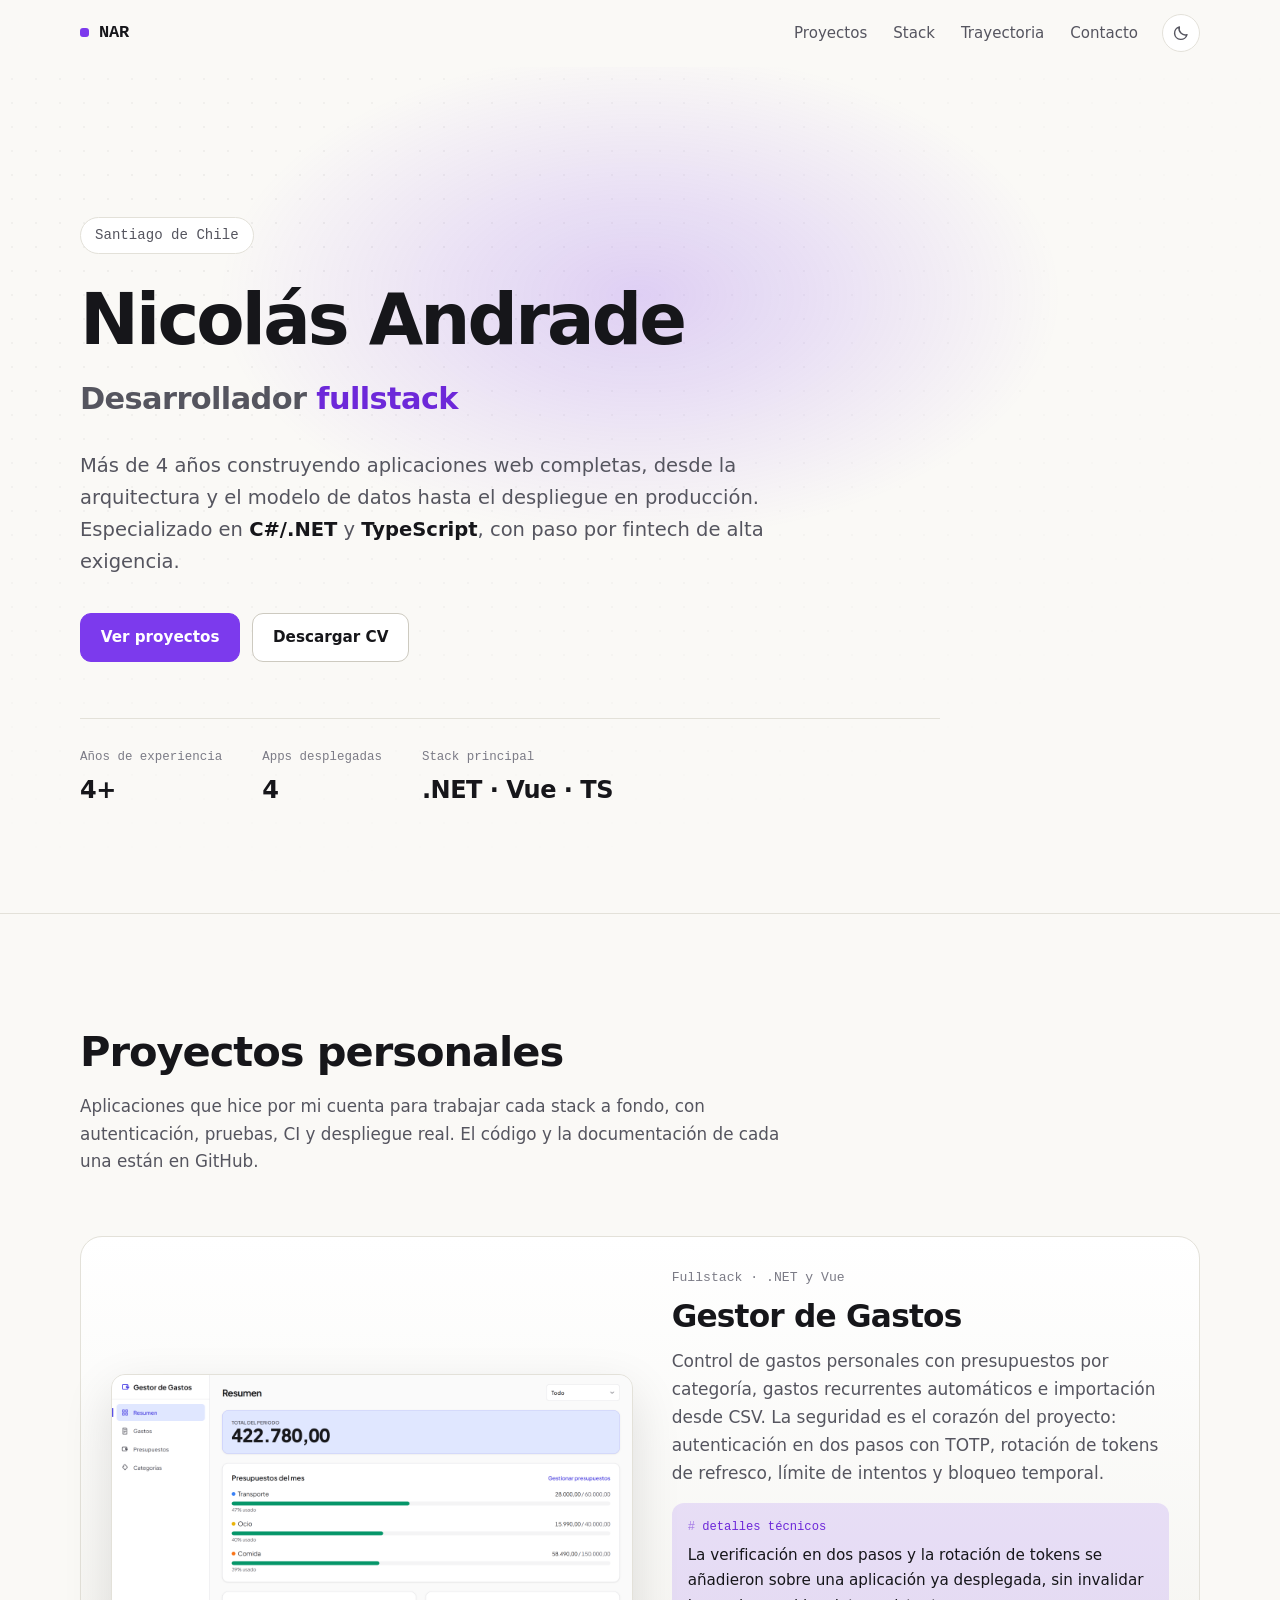
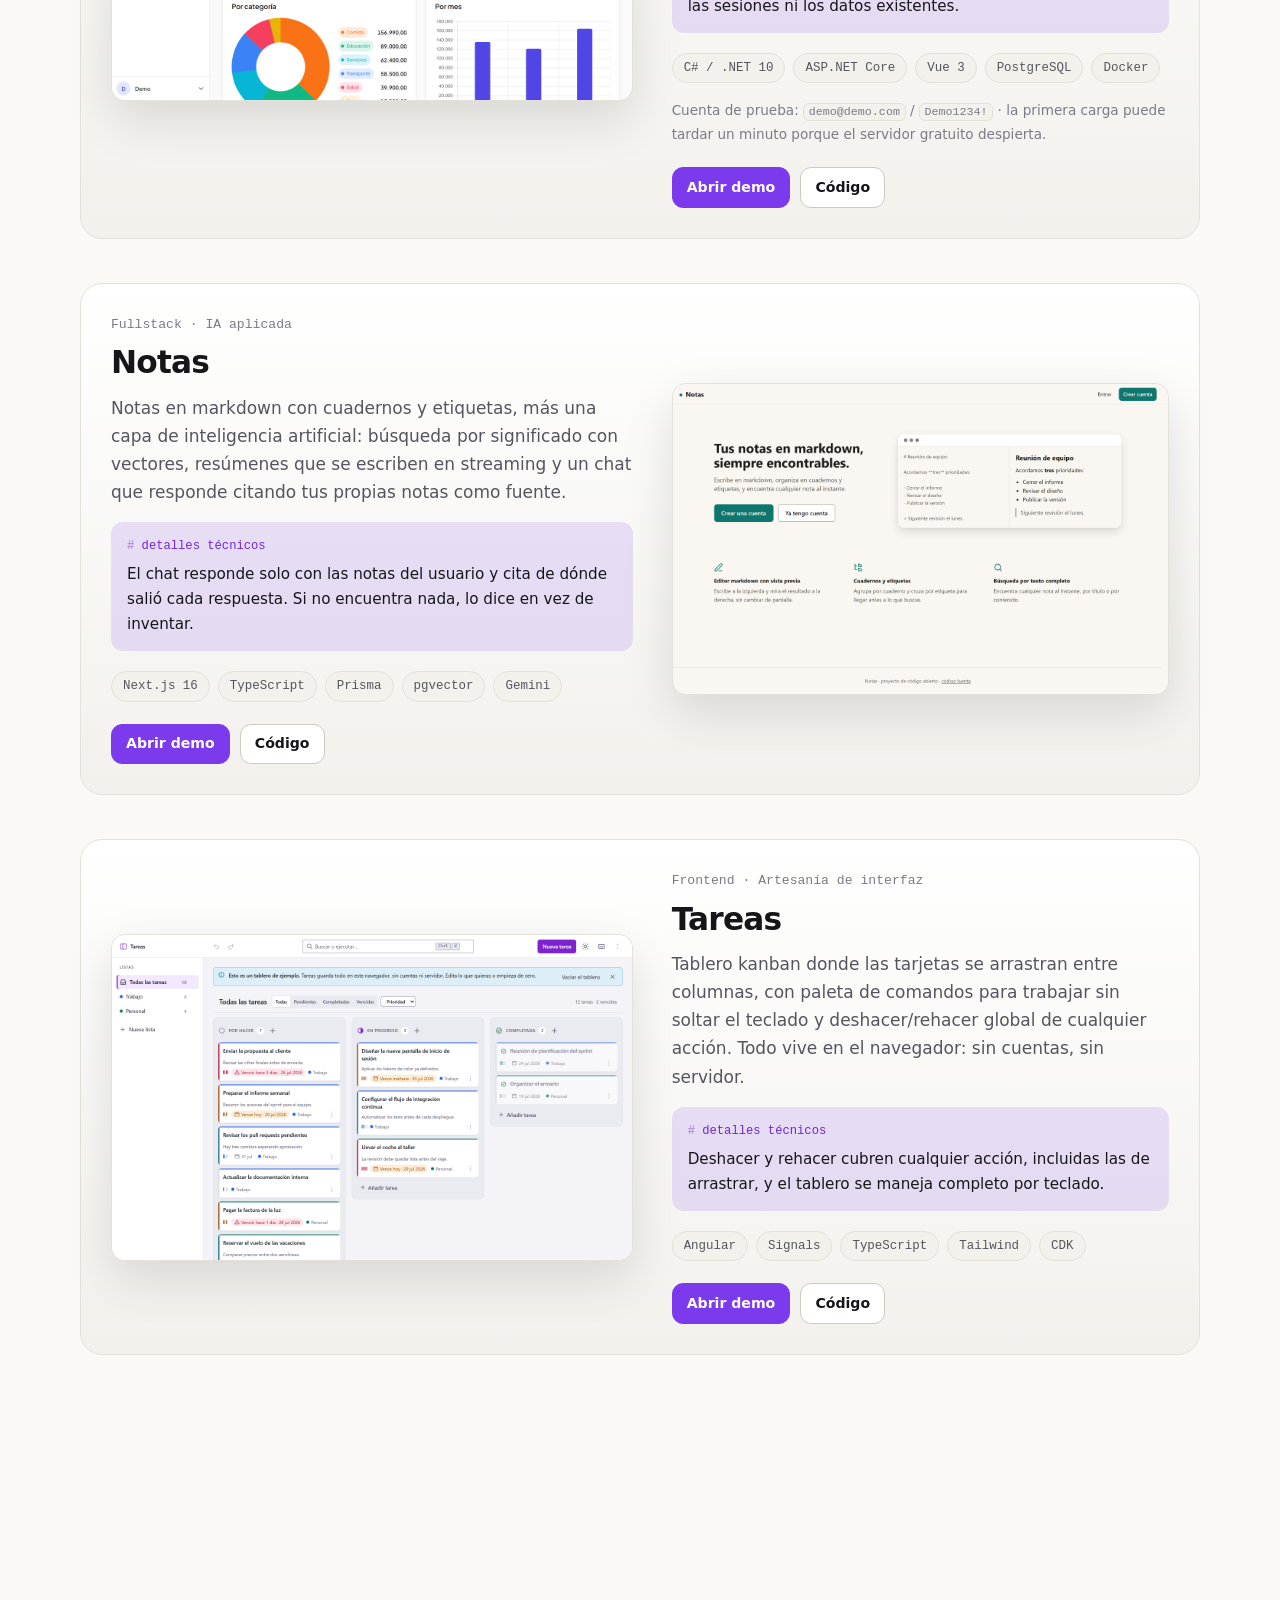
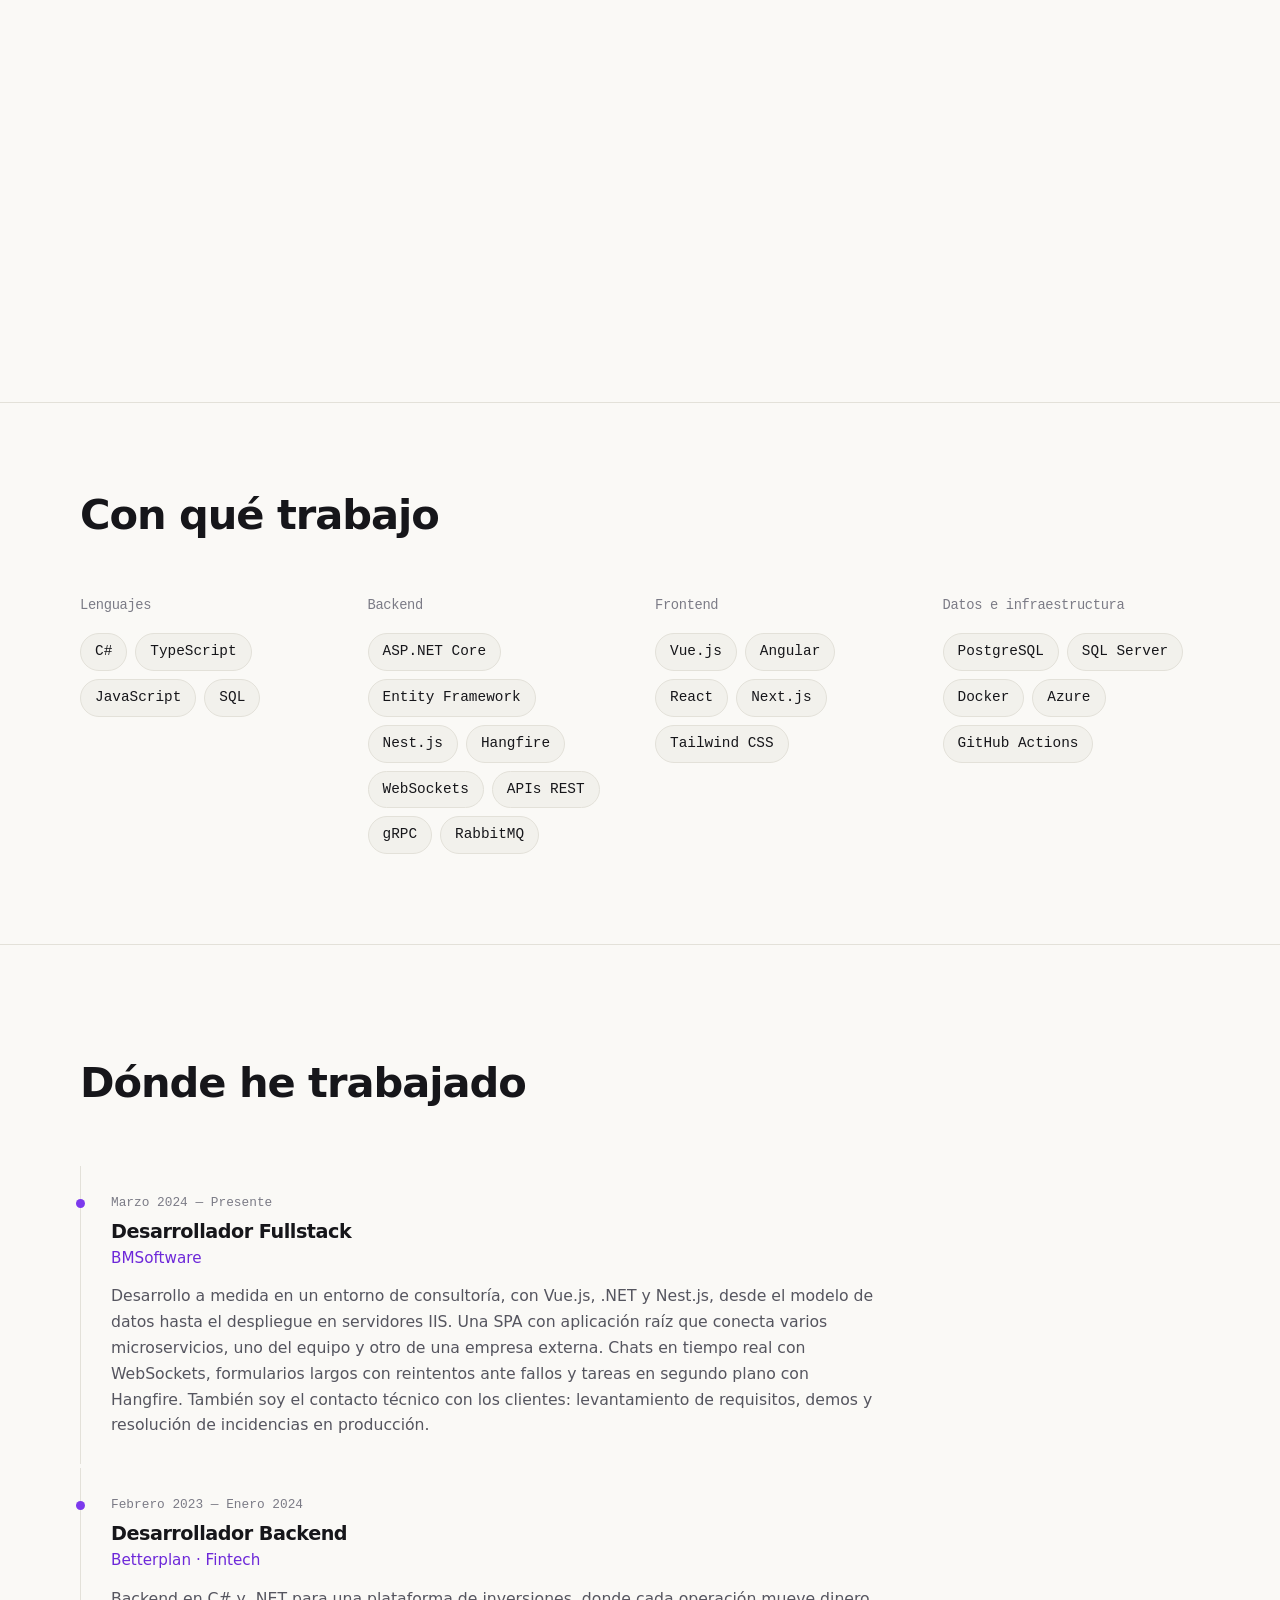
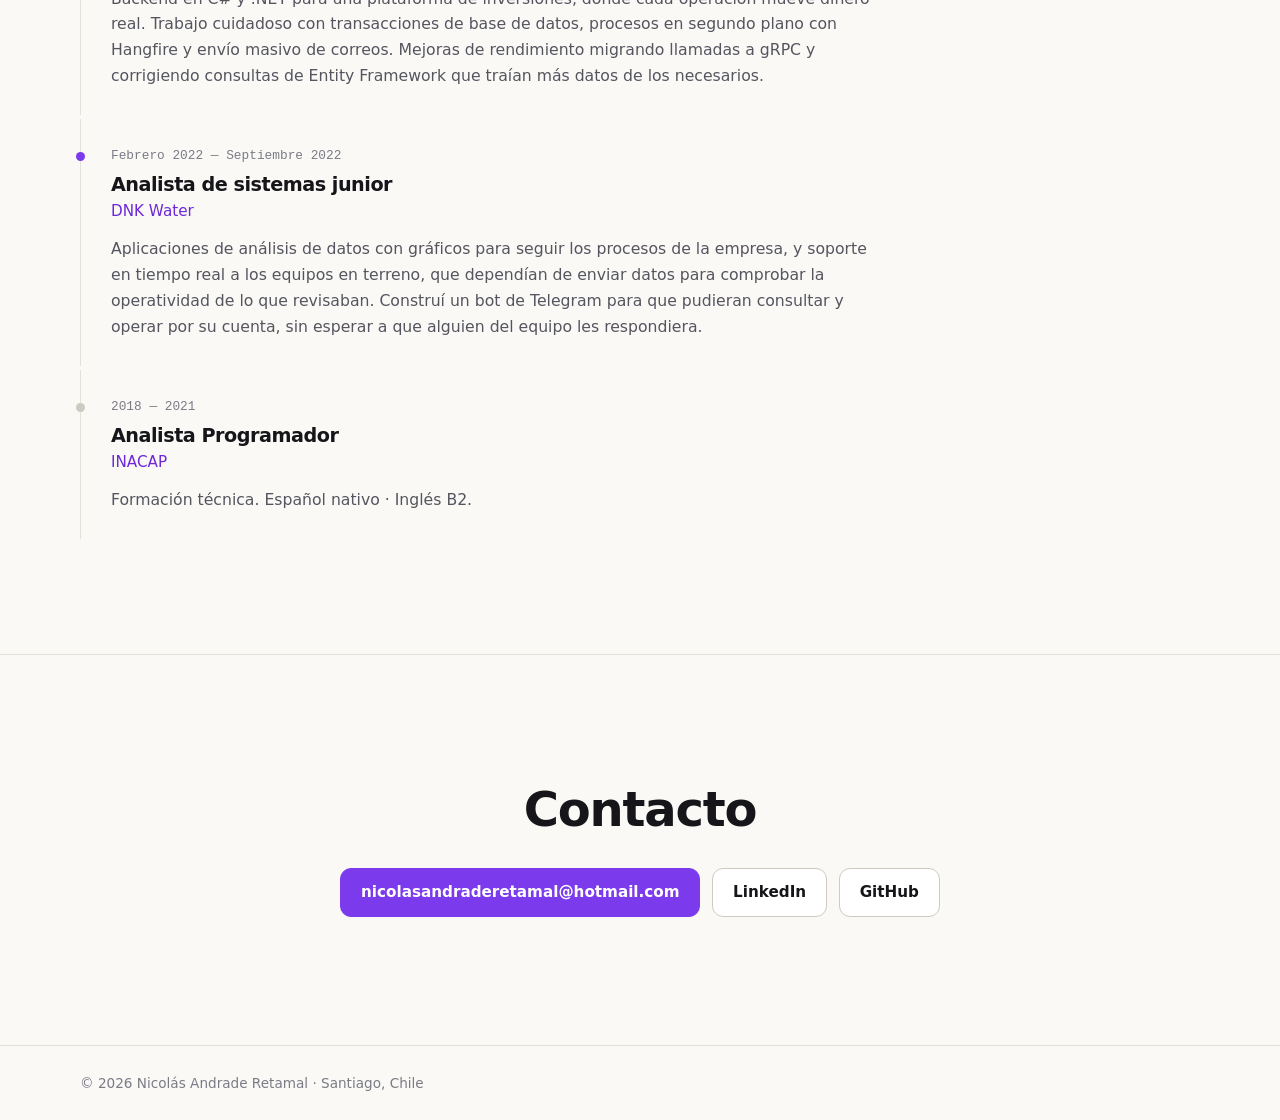
==== index.html @ 22324012 "docs: add the microservices work to the current role" ====
<!doctype html>
<html lang="es">
  <head>
    <meta charset="utf-8" />
    <meta name="viewport" content="width=device-width, initial-scale=1" />
    <title>Nico Dev</title>
    <meta
      name="description"
      content="Desarrollador fullstack con más de 4 años construyendo aplicaciones web de punta a punta: C#/.NET, TypeScript, Vue, Angular y PostgreSQL. Santiago de Chile."
    />
    <meta name="color-scheme" content="dark light" />
    <meta property="og:title" content="Nico Dev · Nicolás Andrade" />
    <meta
      property="og:description"
      content="Cuatro aplicaciones desplegadas, de la arquitectura al despliegue. C#/.NET, TypeScript, Vue, Angular, PostgreSQL."
    />
    <meta property="og:type" content="website" />
    <link rel="stylesheet" href="styles.css" />
    <link
      rel="icon"
      href="data:image/svg+xml,<svg xmlns=%27http://www.w3.org/2000/svg%27 viewBox=%270 0 100 100%27><rect width=%27100%27 height=%27100%27 rx=%2722%27 fill=%27%238b5cf6%27/><text x=%2750%25%27 y=%2750%25%27 text-anchor=%27middle%27 dominant-baseline=%27central%27 font-size=%2768%27 font-family=%27system-ui%27 font-weight=%27700%27 fill=%27white%27>N</text></svg>"
    />
  </head>
  <body>
    <a class="skip" href="#contenido">Saltar al contenido</a>

    <header class="topbar">
      <a class="topbar__brand" href="#inicio" title="Nicolás Andrade">
        <span class="topbar__dot" aria-hidden="true"></span>
        <span>NAR</span>
      </a>
      <nav class="topbar__nav" aria-label="Secciones">
        <a href="#proyectos">Proyectos</a>
        <a href="#stack">Stack</a>
        <a href="#trayectoria">Trayectoria</a>
        <a href="#contacto">Contacto</a>
      </nav>
      <button class="theme-toggle" data-theme-toggle type="button" aria-label="Cambiar el tema">
        <svg viewBox="0 0 24 24" aria-hidden="true" class="icon icon--sun">
          <circle cx="12" cy="12" r="4.2" />
          <path d="M12 2.5v2M12 19.5v2M4.6 4.6l1.4 1.4M18 18l1.4 1.4M2.5 12h2M19.5 12h2M4.6 19.4 6 18M18 6l1.4-1.4" />
        </svg>
        <svg viewBox="0 0 24 24" aria-hidden="true" class="icon icon--moon">
          <path d="M20 14.2A8.2 8.2 0 0 1 9.8 4a8.4 8.4 0 1 0 10.2 10.2Z" />
        </svg>
      </button>
    </header>

    <main id="contenido">
      <section class="hero" id="inicio">
        <div class="hero__glow" aria-hidden="true"></div>
        <div class="hero__inner">
          <p class="hero__eyebrow reveal">
            Santiago de Chile
          </p>
          <h1 class="hero__title reveal">Nicolás Andrade</h1>
          <p class="hero__role reveal">
            Desarrollador <span class="accent">fullstack</span>
          </p>
          <p class="hero__lead reveal">
            Más de 4 años construyendo aplicaciones web completas, desde la arquitectura y el
            modelo de datos hasta el despliegue en producción. Especializado en
            <strong>C#/.NET</strong> y <strong>TypeScript</strong>, con paso por fintech de alta
            exigencia.
          </p>
          <div class="hero__actions reveal">
            <a class="btn btn--primary" href="#proyectos">Ver proyectos</a>
            <a class="btn" href="cv/nicolas-andrade-cv.pdf" download>Descargar CV</a>
          </div>
          <dl class="hero__stats reveal">
            <div><dt>Años de experiencia</dt><dd>4+</dd></div>
            <div><dt>Apps desplegadas</dt><dd>4</dd></div>
            <div><dt>Stack principal</dt><dd>.NET · Vue · TS</dd></div>
          </dl>
        </div>
      </section>

      <section class="section" id="proyectos">
        <header class="section__head reveal">
          <h2 class="section__title">Proyectos personales</h2>
          <p class="section__lead">
            Aplicaciones que hice por mi cuenta para trabajar cada stack a fondo, con
            autenticación, pruebas, CI y despliegue real. El código y la documentación de cada una
            están en GitHub.
          </p>
        </header>

        <div class="projects">
          <!-- Gestor de Gastos -->
          <article class="project reveal" id="proyecto-gestor">
            <div class="project__media">
              <img
                src="img/gestor-gastos.png"
                alt="Panel de resumen del gestor de gastos, con presupuestos por categoría y gráficos de gasto mensual"
                loading="lazy"
                width="1360"
                height="850"
              />
            </div>
            <div class="project__body">
              <p class="project__kicker">Fullstack · .NET y Vue</p>
              <h3 class="project__title">Gestor de Gastos</h3>
              <p class="project__text">
                Control de gastos personales con presupuestos por categoría, gastos recurrentes
                automáticos e importación desde CSV. La seguridad es el corazón del proyecto:
                autenticación en dos pasos con TOTP, rotación de tokens de refresco, límite de
                intentos y bloqueo temporal.
              </p>
              <p class="project__challenge"><span class="project__challenge-label">detalles técnicos</span> La verificación en dos pasos y la rotación de tokens se añadieron sobre una aplicación ya desplegada, sin invalidar las sesiones ni los datos existentes.</p>
              <ul class="chips">
                <li>C# / .NET 10</li>
                <li>ASP.NET Core</li>
                <li>Vue 3</li>
                <li>PostgreSQL</li>
                <li>Docker</li>
              </ul>
              <p class="project__note">
                Cuenta de prueba: <code>demo@demo.com</code> / <code>Demo1234!</code> · la primera
                carga puede tardar un minuto porque el servidor gratuito despierta.
              </p>
              <div class="project__links">
                <a class="btn btn--small btn--primary" href="https://gestor-gastos-web.onrender.com/" target="_blank" rel="noopener">
                  Abrir demo
                </a>
                <a class="btn btn--small" href="https://github.com/NicolasAndradeRetamal/gestor-gastos" target="_blank" rel="noopener">
                  Código
                </a>
              </div>
            </div>
          </article>

          <!-- Notas -->
          <article class="project reveal" id="proyecto-notas">
            <div class="project__media">
              <img
                src="img/notas-app.png"
                alt="Página de inicio de Notas, con un editor markdown y su vista previa"
                loading="lazy"
                width="1360"
                height="850"
              />
            </div>
            <div class="project__body">
              <p class="project__kicker">Fullstack · IA aplicada</p>
              <h3 class="project__title">Notas</h3>
              <p class="project__text">
                Notas en markdown con cuadernos y etiquetas, más una capa de inteligencia artificial:
                búsqueda por significado con vectores, resúmenes que se escriben en streaming y un
                chat que responde citando tus propias notas como fuente.
              </p>
              <p class="project__challenge"><span class="project__challenge-label">detalles técnicos</span> El chat responde solo con las notas del usuario y cita de dónde salió cada respuesta. Si no encuentra nada, lo dice en vez de inventar.</p>
              <ul class="chips">
                <li>Next.js 16</li>
                <li>TypeScript</li>
                <li>Prisma</li>
                <li>pgvector</li>
                <li>Gemini</li>
              </ul>
              <div class="project__links">
                <a class="btn btn--small btn--primary" href="https://notas-app-teal.vercel.app/" target="_blank" rel="noopener">
                  Abrir demo
                </a>
                <a class="btn btn--small" href="https://github.com/NicolasAndradeRetamal/notas-app" target="_blank" rel="noopener">
                  Código
                </a>
              </div>
            </div>
          </article>

          <!-- Tareas -->
          <article class="project reveal" id="proyecto-tareas">
            <div class="project__media">
              <img
                src="img/tareas-angular.png"
                alt="Tablero kanban con tarjetas repartidas en las columnas Por hacer, En progreso y Completada"
                loading="lazy"
                width="1360"
                height="850"
              />
            </div>
            <div class="project__body">
              <p class="project__kicker">Frontend · Artesanía de interfaz</p>
              <h3 class="project__title">Tareas</h3>
              <p class="project__text">
                Tablero kanban donde las tarjetas se arrastran entre columnas, con paleta de comandos
                para trabajar sin soltar el teclado y deshacer/rehacer global de cualquier acción.
                Todo vive en el navegador: sin cuentas, sin servidor.
              </p>
              <p class="project__challenge"><span class="project__challenge-label">detalles técnicos</span> Deshacer y rehacer cubren cualquier acción, incluidas las de arrastrar, y el tablero se maneja completo por teclado.</p>
              <ul class="chips">
                <li>Angular</li>
                <li>Signals</li>
                <li>TypeScript</li>
                <li>Tailwind</li>
                <li>CDK</li>
              </ul>
              <div class="project__links">
                <a class="btn btn--small btn--primary" href="https://nicolasandraderetamal.github.io/tareas-angular/" target="_blank" rel="noopener">
                  Abrir demo
                </a>
                <a class="btn btn--small" href="https://github.com/NicolasAndradeRetamal/tareas-angular" target="_blank" rel="noopener">
                  Código
                </a>
              </div>
            </div>
          </article>

          <!-- Clima -->
          <article class="project reveal" id="proyecto-clima">
            <div class="project__media">
              <img
                src="img/clima-react.png"
                alt="Aplicación de clima mostrando el tiempo actual en Madrid y el pronóstico de siete días"
                loading="lazy"
                width="1360"
                height="850"
              />
            </div>
            <div class="project__body">
              <p class="project__kicker">Frontend · Instalable y sin conexión</p>
              <h3 class="project__title">Clima</h3>
              <p class="project__text">
                Consulta del tiempo con búsqueda de ciudades, pronóstico de siete días, gráfico por
                horas y geolocalización. Es una aplicación instalable que sigue funcionando sin
                conexión gracias a su caché.
              </p>
              <p class="project__challenge"><span class="project__challenge-label">detalles técnicos</span> Sin conexión muestra la última consulta guardada, indicando que esos datos no son los actuales.</p>
              <ul class="chips">
                <li>React 19</li>
                <li>TanStack Query</li>
                <li>Tailwind 4</li>
                <li>PWA</li>
                <li>Vite</li>
              </ul>
              <div class="project__links">
                <a class="btn btn--small btn--primary" href="https://nicolasandraderetamal.github.io/clima-react/" target="_blank" rel="noopener">
                  Abrir demo
                </a>
                <a class="btn btn--small" href="https://github.com/NicolasAndradeRetamal/clima-react" target="_blank" rel="noopener">
                  Código
                </a>
              </div>
            </div>
          </article>
        </div>
      </section>

      <section class="section section--tight" id="stack">
        <header class="section__head reveal">
          <h2 class="section__title">Con qué trabajo</h2>
        </header>
        <div class="stack reveal">
          <div class="stack__group">
            <h3>Lenguajes</h3>
            <ul class="chips chips--lg">
              <li>C#</li>
              <li>TypeScript</li>
              <li>JavaScript</li>
              <li>SQL</li>
            </ul>
          </div>
          <div class="stack__group">
            <h3>Backend</h3>
            <ul class="chips chips--lg">
              <li>ASP.NET Core</li>
              <li>Entity Framework</li>
              <li>Nest.js</li>
              <li>Hangfire</li>
              <li>WebSockets</li>
              <li>APIs REST</li>
              <li>gRPC</li>
              <li>RabbitMQ</li>
            </ul>
          </div>
          <div class="stack__group">
            <h3>Frontend</h3>
            <ul class="chips chips--lg">
              <li>Vue.js</li>
              <li>Angular</li>
              <li>React</li>
              <li>Next.js</li>
              <li>Tailwind CSS</li>
            </ul>
          </div>
          <div class="stack__group">
            <h3>Datos e infraestructura</h3>
            <ul class="chips chips--lg">
              <li>PostgreSQL</li>
              <li>SQL Server</li>
              <li>Docker</li>
              <li>Azure</li>
              <li>GitHub Actions</li>
            </ul>
          </div>
        </div>
      </section>

      <section class="section" id="trayectoria">
        <header class="section__head reveal">
          <h2 class="section__title">Dónde he trabajado</h2>
        </header>
        <ol class="timeline">
          <li class="timeline__item reveal">
            <p class="timeline__when">Marzo 2024 — Presente</p>
            <h3 class="timeline__role">Desarrollador Fullstack</h3>
            <p class="timeline__where">BMSoftware</p>
            <p class="timeline__text">
              Desarrollo a medida en un entorno de consultoría, con Vue.js, .NET y Nest.js, desde el
              modelo de datos hasta el despliegue en servidores IIS. Una SPA con aplicación raíz que conecta
              varios microservicios, uno del equipo y otro de una empresa externa. Chats en tiempo
              real con WebSockets, formularios largos con reintentos
              ante fallos y tareas en segundo plano con Hangfire. También soy el contacto técnico con
              los clientes: levantamiento de requisitos, demos y resolución de incidencias en
              producción.
            </p>
          </li>
          <li class="timeline__item reveal">
            <p class="timeline__when">Febrero 2023 — Enero 2024</p>
            <h3 class="timeline__role">Desarrollador Backend</h3>
            <p class="timeline__where">Betterplan · Fintech</p>
            <p class="timeline__text">
              Backend en C# y .NET para una plataforma de inversiones, donde cada operación mueve
              dinero real. Trabajo cuidadoso con transacciones de base de datos, procesos en segundo plano con Hangfire y envío masivo de
              correos. Mejoras de rendimiento migrando llamadas a gRPC y corrigiendo consultas de
              Entity Framework que traían más datos de los necesarios.
            </p>
          </li>
          <li class="timeline__item reveal">
            <p class="timeline__when">Febrero 2022 — Septiembre 2022</p>
            <h3 class="timeline__role">Analista de sistemas junior</h3>
            <p class="timeline__where">DNK Water</p>
            <p class="timeline__text">
              Aplicaciones de análisis de datos con gráficos para seguir los procesos de la empresa, y
              soporte en tiempo real a los equipos en terreno, que dependían
              de enviar datos para comprobar la operatividad de lo que revisaban. Construí un bot de
              Telegram para que pudieran consultar y operar por su cuenta, sin esperar a que alguien
              del equipo les respondiera.
            </p>
          </li>
          <li class="timeline__item timeline__item--muted reveal">
            <p class="timeline__when">2018 — 2021</p>
            <h3 class="timeline__role">Analista Programador</h3>
            <p class="timeline__where">INACAP</p>
            <p class="timeline__text">Formación técnica. Español nativo · Inglés B2.</p>
          </li>
        </ol>
      </section>

      <section class="section section--contact" id="contacto">
        <div class="contact reveal">
          <h2 class="contact__title">Contacto</h2>
          <div class="contact__actions">
            <a class="btn btn--primary" href="mailto:nicolasandraderetamal@hotmail.com">
              nicolasandraderetamal@hotmail.com
            </a>
            <a class="btn" href="https://www.linkedin.com/in/nicolas-antonio-andrade-retamal" target="_blank" rel="noopener">LinkedIn</a>
            <a class="btn" href="https://github.com/NicolasAndradeRetamal" target="_blank" rel="noopener">GitHub</a>
          </div>
        </div>
      </section>
    </main>

    <footer class="footer">
      <p>© <span data-year>2026</span> Nicolás Andrade Retamal · Santiago, Chile</p>
    </footer>


    <script src="main.js" defer></script>
  </body>
</html>
---- styles.css ----
/* ---------- Tokens ---------- */
:root {
  --bg: #0a0a0c;
  --bg-raised: #111116;
  --bg-sunken: #08080a;
  --line: #23232b;
  --line-strong: #33333e;
  --ink: #f2f2f4;
  --ink-muted: #a2a2ae;
  --ink-subtle: #6f6f7d;
  --accent: #8b5cf6;
  --accent-text: #b39cff;
  --accent-soft: rgba(139, 92, 246, 0.16);
  --accent-ink: #ffffff;
  --glow: rgba(139, 92, 246, 0.2);
  --shadow-strength: 0.55;
  --radius: 14px;
  --radius-lg: 22px;
  --shadow: 0 18px 50px rgba(0, 0, 0, var(--shadow-strength));
  --ease: cubic-bezier(0.22, 0.61, 0.36, 1);
  --wrap: 1120px;
  --mono: ui-monospace, "Cascadia Code", "JetBrains Mono", Consolas, monospace;
}

/* Tema claro: por preferencia del sistema, o elegido a mano con data-theme. */
@media (prefers-color-scheme: light) {
  :root:not([data-theme='dark']) {
    --bg: #faf9f6;
    --bg-raised: #ffffff;
    --bg-sunken: #f2f1ec;
    --line: #e3e1d9;
    --line-strong: #cdcac0;
    --ink: #16161a;
    --ink-muted: #55555f;
    --ink-subtle: #7b7b86;
    --accent: #7c3aed;
    --accent-text: #6d28d9;
    --accent-soft: rgba(124, 58, 237, 0.14);
    --glow: rgba(124, 58, 237, 0.22);
    --shadow-strength: 0.12;
  }
}

:root[data-theme='light'] {
  --bg: #faf9f6;
  --bg-raised: #ffffff;
  --bg-sunken: #f2f1ec;
  --line: #e3e1d9;
  --line-strong: #cdcac0;
  --ink: #16161a;
  --ink-muted: #55555f;
  --ink-subtle: #7b7b86;
  --accent: #7c3aed;
  --accent-text: #6d28d9;
  --accent-soft: rgba(124, 58, 237, 0.14);
  --glow: rgba(124, 58, 237, 0.22);
  --shadow-strength: 0.12;
}

*,
*::before,
*::after {
  box-sizing: border-box;
}

html {
  scroll-behavior: smooth;
  scroll-padding-top: 90px;
}

body {
  margin: 0;
  background: var(--bg);
  color: var(--ink);
  font-family: "Segoe UI Variable Display", "SF Pro Display", -apple-system, "Segoe UI", system-ui,
    sans-serif;
  font-size: 17px;
  line-height: 1.65;
  -webkit-font-smoothing: antialiased;
}

h1,
h2,
h3 {
  line-height: 1.1;
  letter-spacing: -0.025em;
  margin: 0;
  font-weight: 650;
}

p {
  margin: 0;
}

a {
  color: inherit;
}

img {
  max-width: 100%;
  height: auto;
  display: block;
}

kbd {
  font: inherit;
  font-size: 0.72rem;
  border: 1px solid var(--line-strong);
  border-bottom-width: 2px;
  border-radius: 6px;
  padding: 0.05em 0.4em;
  color: var(--ink-muted);
  background: var(--bg-sunken);
}

code {
  font-family: ui-monospace, "Cascadia Code", Consolas, monospace;
  font-size: 0.86em;
  background: var(--bg-sunken);
  border: 1px solid var(--line);
  border-radius: 6px;
  padding: 0.1em 0.4em;
}

.icon {
  width: 18px;
  height: 18px;
  fill: none;
  stroke: currentColor;
  stroke-width: 1.9;
  stroke-linecap: round;
  stroke-linejoin: round;
  flex: none;
}

.sr-only {
  position: absolute;
  width: 1px;
  height: 1px;
  overflow: hidden;
  clip: rect(0 0 0 0);
  white-space: nowrap;
}

.skip {
  position: absolute;
  left: -999px;
  top: 12px;
  z-index: 100;
  background: var(--accent);
  color: var(--accent-ink);
  padding: 0.6em 1em;
  border-radius: 10px;
  font-weight: 600;
}

.skip:focus {
  left: 12px;
}

:focus-visible {
  outline: 2px solid var(--accent);
  outline-offset: 3px;
  border-radius: 6px;
}

/* ---------- Barra superior ---------- */
.topbar {
  position: sticky;
  top: 0;
  z-index: 40;
  display: flex;
  align-items: center;
  gap: 24px;
  padding: 14px max(24px, calc((100vw - var(--wrap)) / 2));
  background: color-mix(in srgb, var(--bg) 78%, transparent);
  backdrop-filter: blur(14px);
  border-bottom: 1px solid transparent;
  transition: border-color 200ms var(--ease);
}

.topbar.is-stuck {
  border-bottom-color: var(--line);
}

.topbar__brand {
  font-family: var(--mono);
  display: inline-flex;
  align-items: center;
  gap: 10px;
  font-weight: 600;
  text-decoration: none;
  letter-spacing: -0.01em;
  /* Mientras el nombre se lee en la portada, en la barra sobra. */
  opacity: 0;
  visibility: hidden;
  transform: translateY(-4px);
  transition: opacity 260ms var(--ease), transform 260ms var(--ease), visibility 260ms;
}

.topbar.is-past-hero .topbar__brand {
  opacity: 1;
  visibility: visible;
  transform: none;
}

.topbar__dot {
  width: 9px;
  height: 9px;
  border-radius: 3px;
  background: var(--accent);
  flex: none;
}

.topbar__nav {
  margin-left: auto;
  display: flex;
  gap: 26px;
  font-size: 0.94rem;
}

.topbar__nav a {
  color: var(--ink-muted);
  text-decoration: none;
  transition: color 160ms var(--ease);
}

.topbar__nav a:hover {
  color: var(--ink);
}

.theme-toggle {
  display: grid;
  place-items: center;
  width: 38px;
  height: 38px;
  border-radius: 999px;
  border: 1px solid var(--line);
  background: var(--bg-raised);
  color: var(--ink-muted);
  cursor: pointer;
  transition: border-color 160ms var(--ease), color 160ms var(--ease);
}

.theme-toggle:hover {
  border-color: var(--line-strong);
  color: var(--ink);
}

.theme-toggle .icon--moon {
  display: none;
}

:root[data-theme='light'] .theme-toggle .icon--sun,
html:not([data-theme]) .theme-toggle .icon--sun {
  display: none;
}

:root[data-theme='light'] .theme-toggle .icon--moon,
html:not([data-theme]) .theme-toggle .icon--moon {
  display: block;
}

@media (prefers-color-scheme: light) {
  html:not([data-theme]) .theme-toggle .icon--sun {
    display: none;
  }

  html:not([data-theme]) .theme-toggle .icon--moon {
    display: block;
  }
}

@media (prefers-color-scheme: dark) {
  html:not([data-theme]) .theme-toggle .icon--sun {
    display: block;
  }

  html:not([data-theme]) .theme-toggle .icon--moon {
    display: none;
  }
}

:root[data-theme='dark'] .theme-toggle .icon--sun {
  display: block;
}

:root[data-theme='dark'] .theme-toggle .icon--moon {
  display: none;
}

/* ---------- Hero ---------- */
.hero {
  position: relative;
  padding: clamp(72px, 12vw, 150px) max(24px, calc((100vw - var(--wrap)) / 2))
    clamp(56px, 8vw, 110px);
  overflow: hidden;
}

.hero::before {
  content: "";
  position: absolute;
  inset: 0;
  background-image: radial-gradient(currentColor 1px, transparent 1px);
  background-size: 24px 24px;
  color: var(--ink);
  opacity: 0.055;
  -webkit-mask-image: radial-gradient(85% 75% at 25% 25%, #000, transparent);
  mask-image: radial-gradient(85% 75% at 25% 25%, #000, transparent);
  pointer-events: none;
}

.hero__glow {
  position: absolute;
  inset: -35% -25% -20%;
  background: radial-gradient(
    620px 360px at var(--gx, 50%) var(--gy, 40%),
    var(--glow),
    transparent 68%
  );
  pointer-events: none;
  /* El propio resplandor se desvanece antes del borde: sin esto, el recorte
     del contenedor lo corta en seco al acercar el puntero a los límites. */
  -webkit-mask-image: radial-gradient(105% 92% at 50% 42%, #000 45%, transparent 100%);
  mask-image: radial-gradient(105% 92% at 50% 42%, #000 45%, transparent 100%);
  transition: background 400ms var(--ease);
}

.hero__inner {
  position: relative;
  max-width: 860px;
}

.hero__eyebrow {
  font-family: var(--mono);
  display: inline-flex;
  align-items: center;
  gap: 9px;
  font-size: 0.88rem;
  color: var(--ink-muted);
  border: 1px solid var(--line);
  background: var(--bg-raised);
  border-radius: 999px;
  padding: 6px 14px;
  margin-bottom: 28px;
}

.hero__title {
  font-size: clamp(2.6rem, 7vw, 4.4rem);
  font-weight: 700;
  letter-spacing: -0.04em;
}

.accent {
  color: var(--accent-text);
}

.hero__role {
  margin-top: 14px;
  font-size: clamp(1.35rem, 3.2vw, 1.9rem);
  font-weight: 600;
  letter-spacing: -0.02em;
  color: var(--ink-muted);
}

.hero__lead {
  margin-top: 26px;
  font-size: clamp(1.05rem, 2.2vw, 1.22rem);
  color: var(--ink-muted);
  max-width: 62ch;
}

.hero__lead strong {
  color: var(--ink);
  font-weight: 600;
}

.hero__actions {
  display: flex;
  flex-wrap: wrap;
  gap: 12px;
  margin-top: 34px;
}

.hero__stats {
  display: flex;
  flex-wrap: wrap;
  gap: 40px;
  margin: 56px 0 0;
  padding-top: 28px;
  border-top: 1px solid var(--line);
}

.hero__stats dt {
  font-family: var(--mono);
  font-size: 0.78rem;
  color: var(--ink-subtle);
}

.hero__stats dd {
  margin: 4px 0 0;
  font-size: 1.5rem;
  font-weight: 650;
  letter-spacing: -0.02em;
}

/* ---------- Botones ---------- */
.btn {
  display: inline-flex;
  align-items: center;
  justify-content: center;
  gap: 8px;
  padding: 0.72em 1.3em;
  border-radius: 11px;
  border: 1px solid var(--line-strong);
  background: var(--bg-raised);
  color: var(--ink);
  font: inherit;
  font-size: 0.95rem;
  font-weight: 550;
  text-decoration: none;
  cursor: pointer;
  transition: transform 160ms var(--ease), border-color 160ms var(--ease),
    background 160ms var(--ease);
}

.btn:hover {
  transform: translateY(-1px);
  border-color: var(--ink-subtle);
}

.btn--primary {
  background: var(--accent);
  border-color: var(--accent);
  color: var(--accent-ink);
  font-weight: 650;
}

.btn--primary:hover {
  background: color-mix(in srgb, var(--accent) 84%, #fff);
  border-color: color-mix(in srgb, var(--accent) 84%, #fff);
}

.btn--small {
  padding: 0.55em 1em;
  font-size: 0.88rem;
}

/* ---------- Secciones ---------- */
.section {
  padding: clamp(64px, 9vw, 120px) max(24px, calc((100vw - var(--wrap)) / 2));
  border-top: 1px solid var(--line);
}

.section--tight {
  padding-block: clamp(52px, 7vw, 90px);
}

.section__head {
  max-width: 68ch;
  margin-bottom: clamp(36px, 5vw, 60px);
}

.section__title {
  font-size: clamp(1.8rem, 4vw, 2.6rem);
}

.section__lead {
  margin-top: 18px;
  color: var(--ink-muted);
  font-size: 1.05rem;
}

/* ---------- Proyectos ---------- */
.projects {
  display: grid;
  gap: clamp(26px, 4vw, 44px);
}

.project {
  display: grid;
  grid-template-columns: minmax(0, 1.05fr) minmax(0, 1fr);
  gap: clamp(20px, 3vw, 44px);
  align-items: center;
  padding: clamp(20px, 2.6vw, 30px);
  border: 1px solid var(--line);
  border-radius: var(--radius-lg);
  background: linear-gradient(180deg, var(--bg-raised), var(--bg-sunken));
  transition: border-color 260ms var(--ease), transform 260ms var(--ease);
}

.project:hover {
  border-color: var(--line-strong);
  transform: translateY(-2px);
}

.project:nth-child(even) .project__media {
  order: 2;
}

.project__media {
  border-radius: var(--radius);
  overflow: hidden;
  border: 1px solid var(--line);
  background: var(--bg-sunken);
  box-shadow: var(--shadow);
}

.project__media img {
  aspect-ratio: 16 / 10;
  object-fit: cover;
  object-position: top left;
  transition: transform 500ms var(--ease);
}

.project:hover .project__media img {
  transform: scale(1.02);
}

.project__kicker {
  font-family: var(--mono);
  font-size: 0.82rem;
  color: var(--ink-subtle);
  margin-bottom: 10px;
}

.project__title {
  font-size: clamp(1.5rem, 3vw, 1.95rem);
}

.project__text {
  margin-top: 14px;
  color: var(--ink-muted);
}

.project__challenge {
  margin-top: 16px;
  padding: 14px 16px;
  border-radius: 12px;
  background: var(--accent-soft);
  color: var(--ink);
  font-size: 0.95rem;
}

.project__challenge-label {
  display: block;
  font-family: var(--mono);
  font-size: 0.76rem;
  color: var(--accent-text);
  margin-bottom: 6px;
}

.project__challenge-label::before {
  content: "# ";
  opacity: 0.55;
}

.project__note {
  margin-top: 16px;
  font-size: 0.85rem;
  color: var(--ink-subtle);
}

.project__links {
  display: flex;
  flex-wrap: wrap;
  gap: 10px;
  margin-top: 22px;
}

.chips {
  display: flex;
  flex-wrap: wrap;
  gap: 8px;
  list-style: none;
  padding: 0;
  margin: 20px 0 0;
}

.chips li {
  font-family: var(--mono);
  font-size: 0.78rem;
  color: var(--ink-muted);
  border: 1px solid var(--line);
  background: var(--bg-sunken);
  border-radius: 999px;
  padding: 4px 11px;
}

.chips--lg li {
  font-size: 0.9rem;
  padding: 6px 14px;
  color: var(--ink);
}

/* ---------- Stack ---------- */
.stack {
  display: grid;
  grid-template-columns: repeat(auto-fit, minmax(240px, 1fr));
  gap: 30px;
}

.stack__group h3 {
  font-family: var(--mono);
  font-size: 0.86rem;
  color: var(--ink-subtle);
  font-weight: 500;
}

/* ---------- Trayectoria ---------- */
.timeline {
  list-style: none;
  margin: 0;
  padding: 0;
  display: grid;
  gap: 4px;
  max-width: 800px;
}

.timeline__item {
  position: relative;
  padding: 26px 0 26px 30px;
  border-left: 1px solid var(--line);
}

.timeline__item::before {
  content: "";
  position: absolute;
  left: -5px;
  top: 33px;
  width: 9px;
  height: 9px;
  border-radius: 50%;
  background: var(--accent);
}

.timeline__item--muted::before {
  background: var(--line-strong);
}

.timeline__when {
  font-family: var(--mono);
  font-size: 0.8rem;
  color: var(--ink-subtle);
}

.timeline__role {
  font-size: 1.2rem;
  margin-top: 8px;
}

.timeline__where {
  color: var(--accent-text);
  font-size: 0.95rem;
  margin-top: 4px;
}

.timeline__text {
  margin-top: 12px;
  color: var(--ink-muted);
  font-size: 0.98rem;
}

/* ---------- Contacto ---------- */
.section--contact {
  padding-block: clamp(72px, 10vw, 130px);
}

.contact {
  text-align: center;
  max-width: 60ch;
  margin: 0 auto;
}

.contact__title {
  font-size: clamp(2rem, 5vw, 3rem);
}

.contact__lead {
  margin-top: 18px;
  color: var(--ink-muted);
}

.contact__actions {
  display: flex;
  flex-wrap: wrap;
  gap: 12px;
  justify-content: center;
  margin-top: 32px;
}

/* ---------- Pie ---------- */
.footer {
  display: flex;
  flex-wrap: wrap;
  gap: 12px;
  justify-content: space-between;
  padding: 26px max(24px, calc((100vw - var(--wrap)) / 2));
  border-top: 1px solid var(--line);
  color: var(--ink-subtle);
  font-size: 0.85rem;
}

/* ---------- Animación de entrada ---------- */
.reveal {
  opacity: 0;
  transform: translateY(14px);
  transition: opacity 620ms var(--ease), transform 620ms var(--ease);
}

.reveal.is-in {
  opacity: 1;
  transform: none;
}

/* ---------- Adaptación ---------- */
@media (max-width: 860px) {
  .project,
  .project:nth-child(even) .project__media {
    grid-template-columns: 1fr;
    order: 0;
  }

  .topbar__nav {
    display: none;
  }

}

@media (prefers-reduced-motion: reduce) {
  html {
    scroll-behavior: auto;
  }

  *,
  *::before,
  *::after {
    animation-duration: 0.01ms !important;
    transition-duration: 0.01ms !important;
  }

  .reveal {
    opacity: 1;
    transform: none;
  }
}
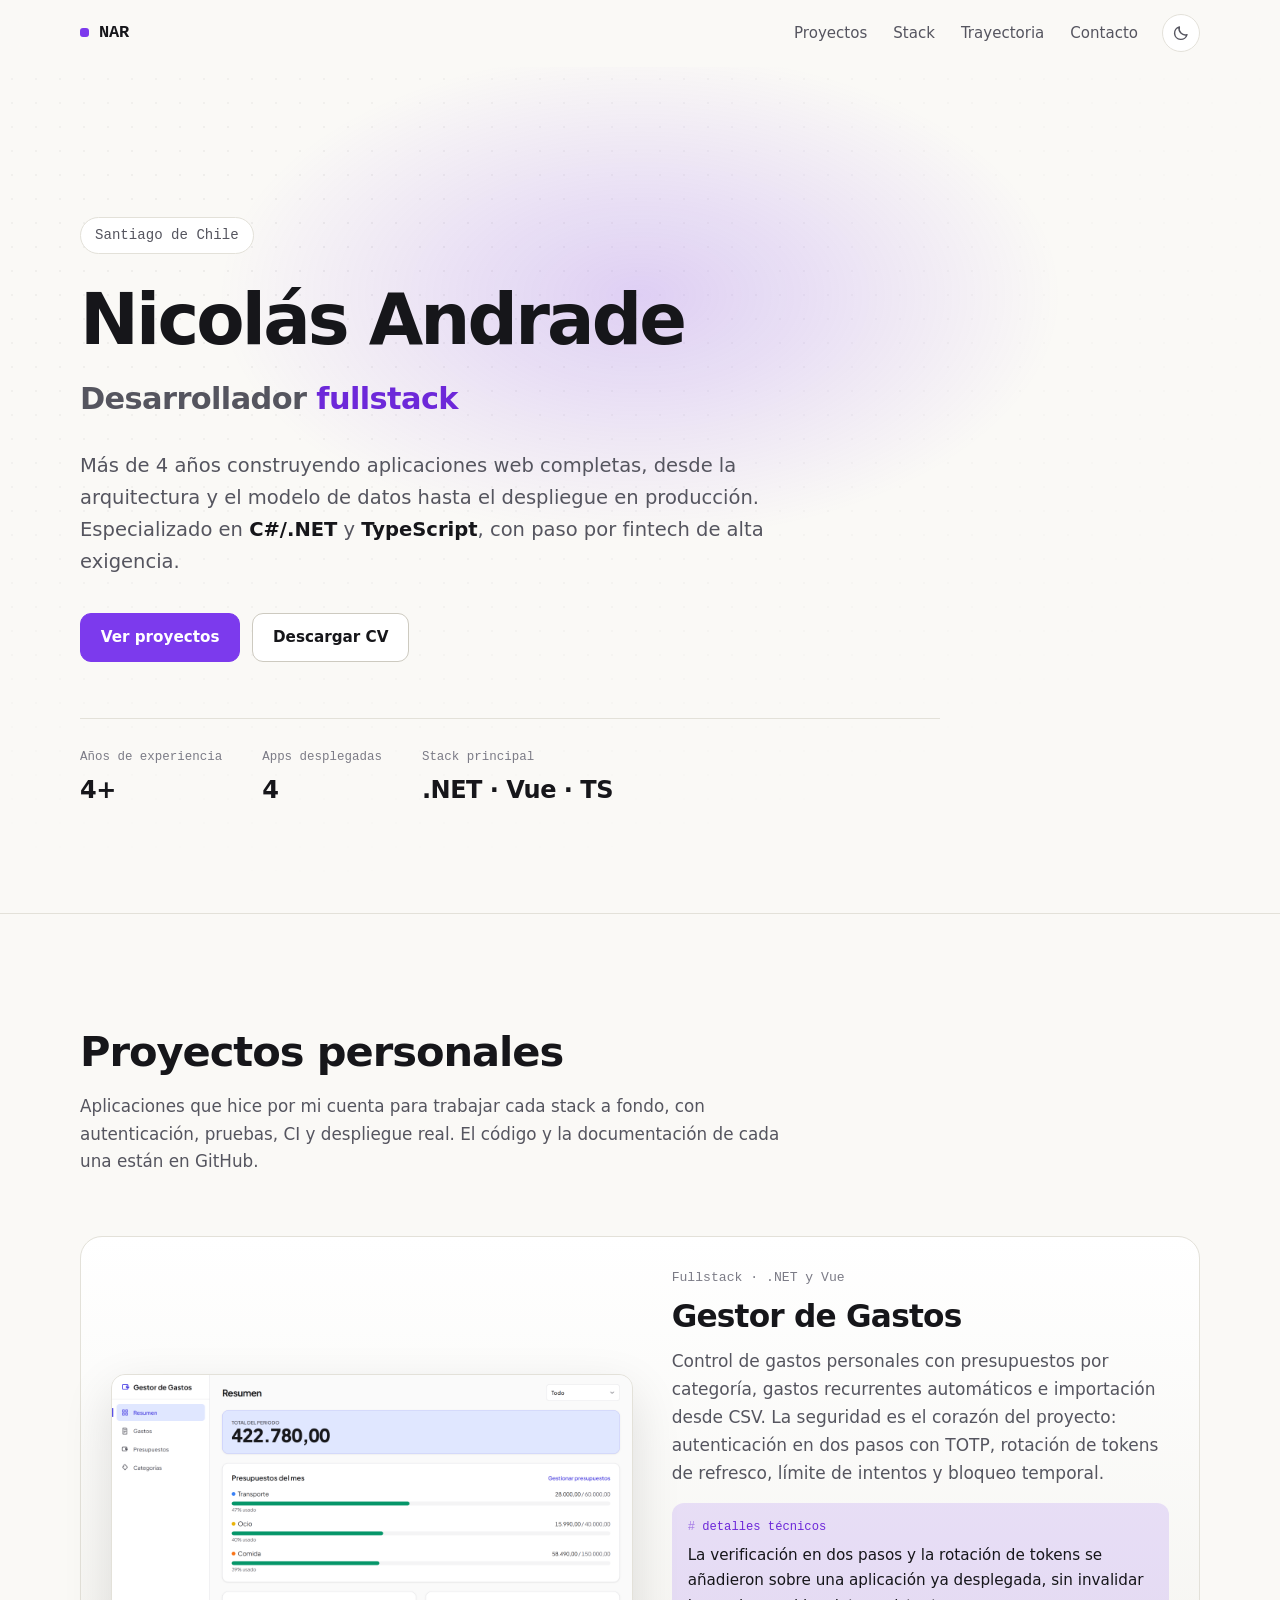
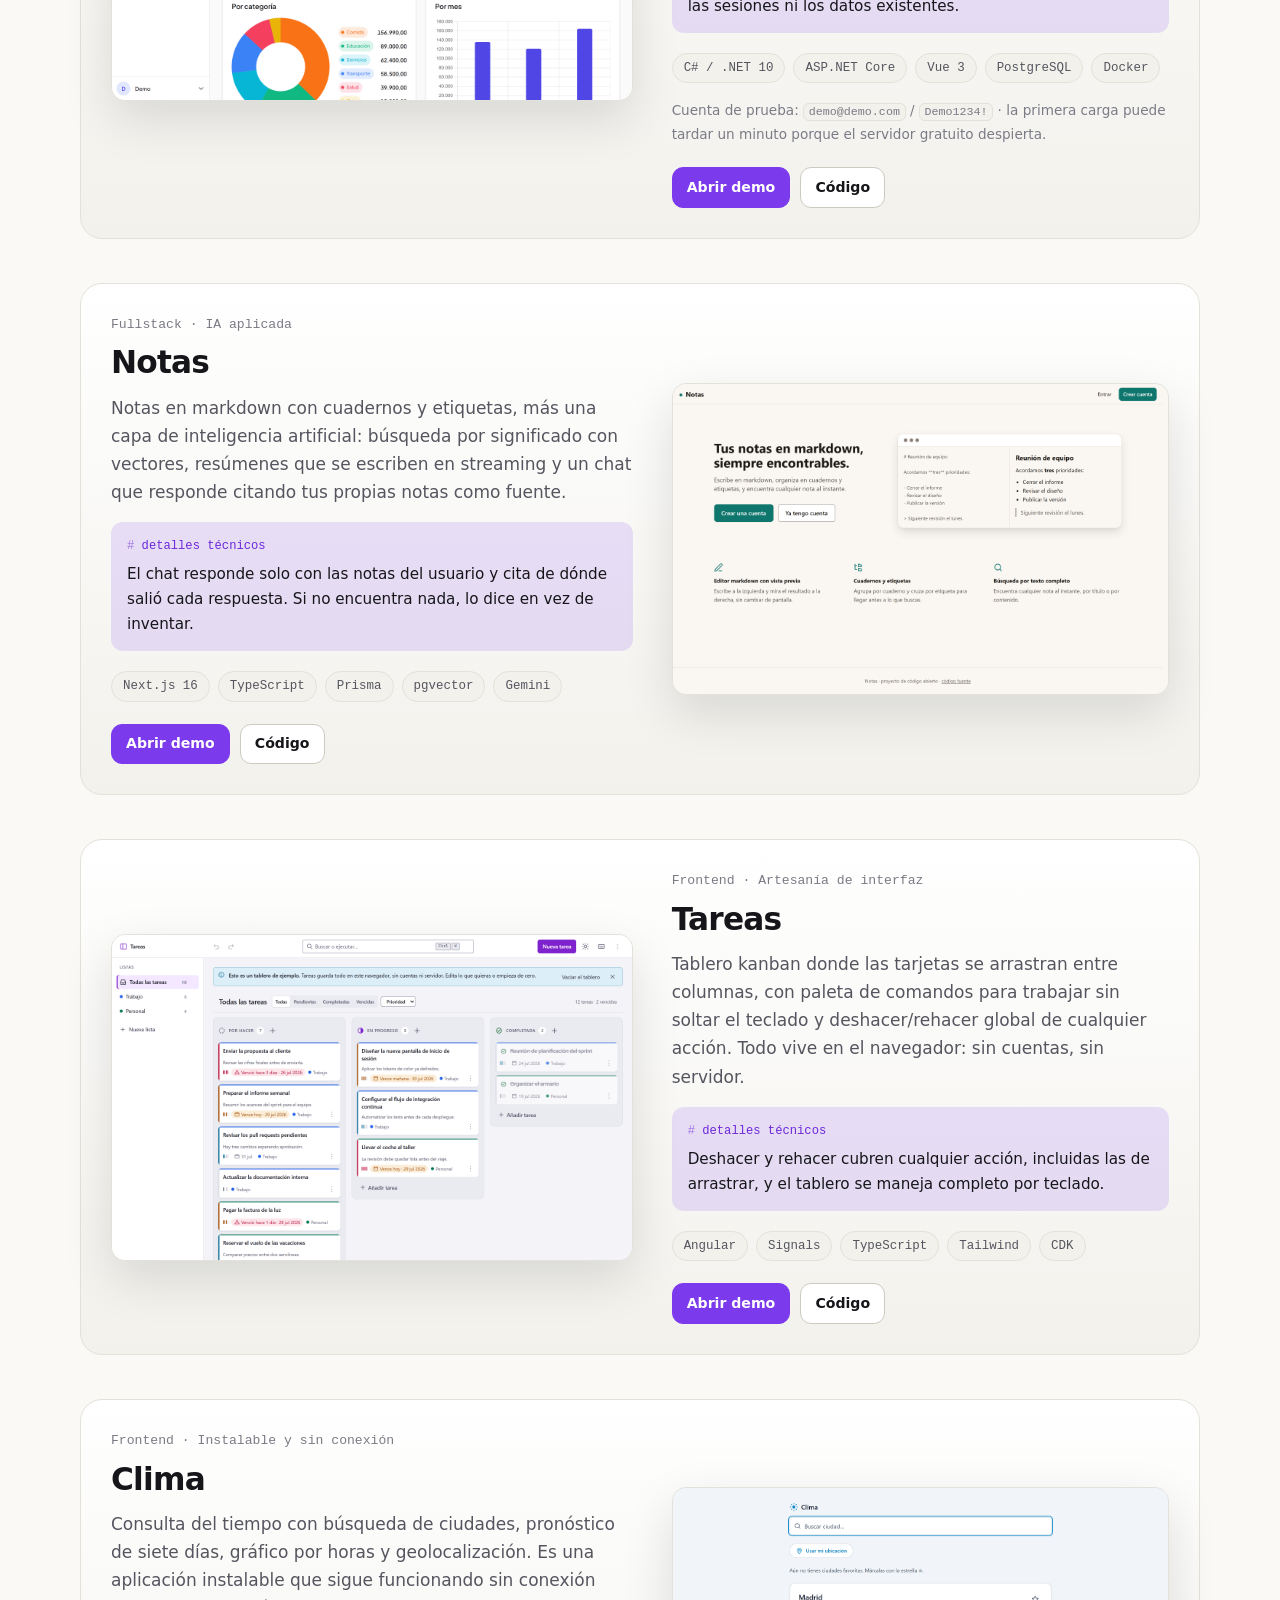
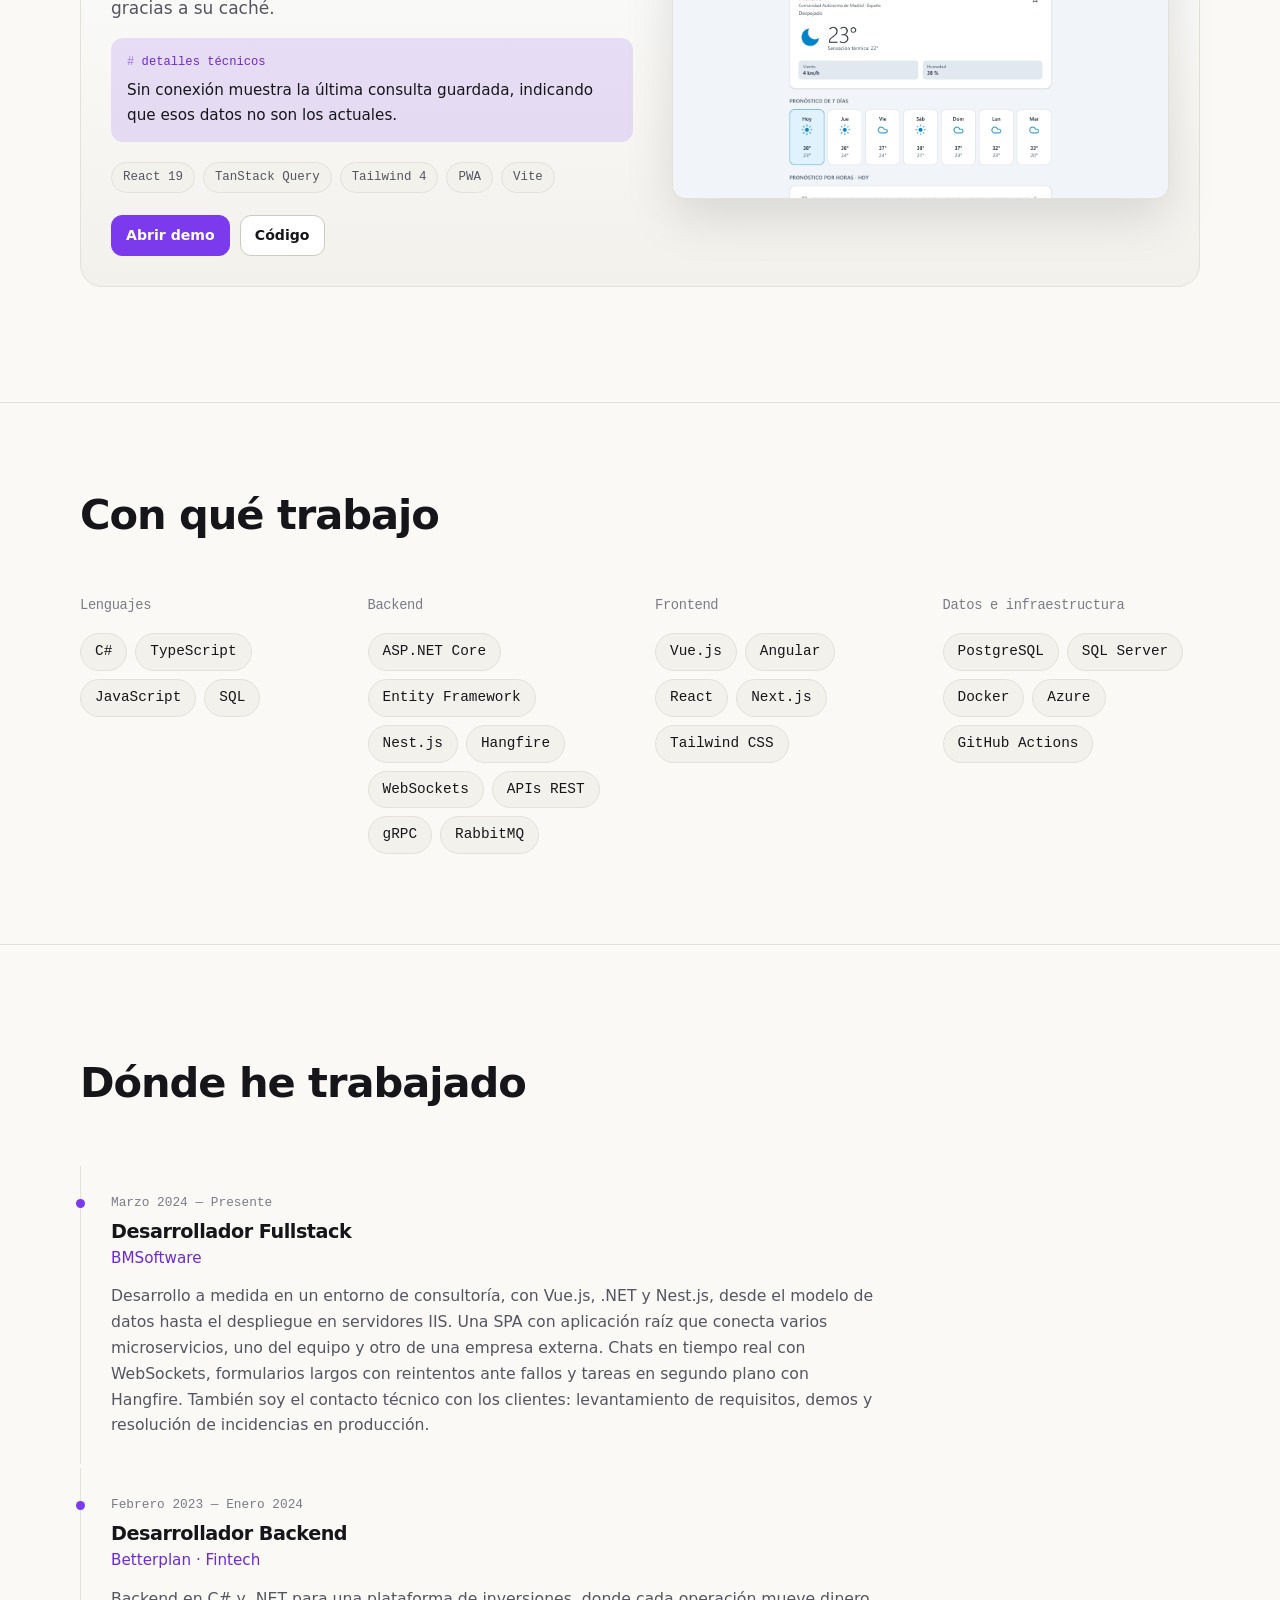
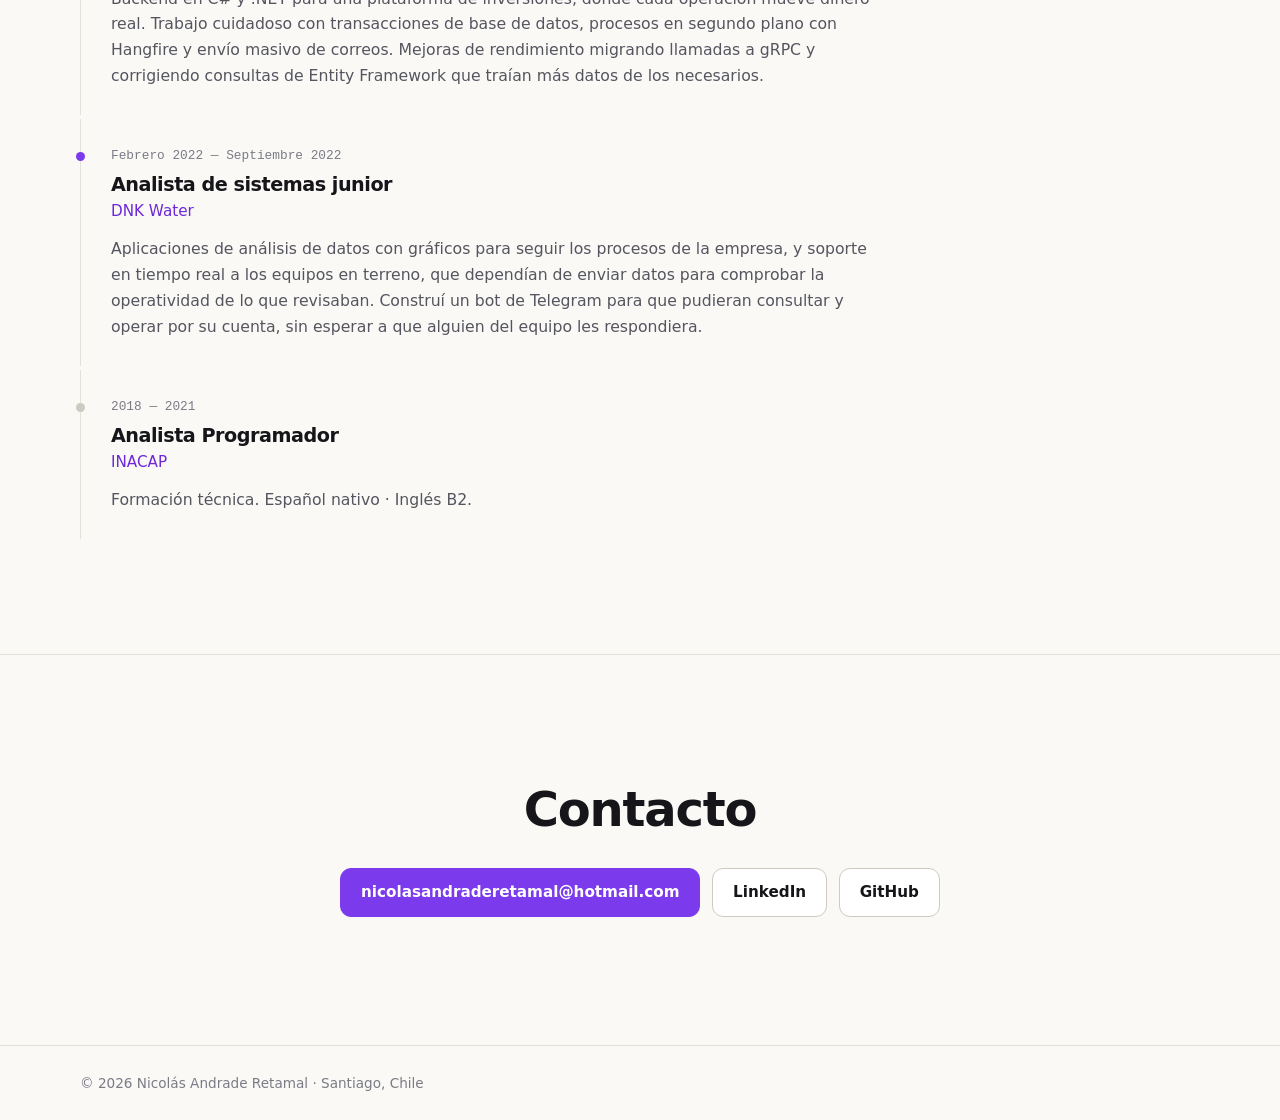
==== commit 52f3cec4: "docs: drop the fixed project count from the metadata" ====
--- a/index.html
+++ b/index.html
@@ -6,15 +6,22 @@
     <title>Nico Dev</title>
     <meta
       name="description"
-      content="Desarrollador fullstack con más de 4 años construyendo aplicaciones web de punta a punta: C#/.NET, TypeScript, Vue, Angular y PostgreSQL. Santiago de Chile."
+      content="Desarrollador fullstack en Santiago de Chile, con más de 4 años en C#/.NET, TypeScript, Vue, Angular y PostgreSQL. Proyectos desplegados con su código público."
     />
     <meta name="color-scheme" content="dark light" />
-    <meta property="og:title" content="Nico Dev · Nicolás Andrade" />
+    <meta property="og:title" content="Nicolás Andrade · Desarrollador Fullstack" />
     <meta
       property="og:description"
-      content="Cuatro aplicaciones desplegadas, de la arquitectura al despliegue. C#/.NET, TypeScript, Vue, Angular, PostgreSQL."
+      content="Desarrollador fullstack en Santiago de Chile. C#/.NET y TypeScript, con proyectos desplegados y su código público."
     />
     <meta property="og:type" content="website" />
+    <meta property="og:url" content="https://nicolasandraderetamal.github.io/" />
+    <meta property="og:image" content="https://nicolasandraderetamal.github.io/img/og.png" />
+    <meta property="og:image:width" content="1200" />
+    <meta property="og:image:height" content="630" />
+    <meta property="og:image:alt" content="Nicolás Andrade, desarrollador fullstack: C#/.NET, TypeScript, Vue, Angular y PostgreSQL" />
+    <meta property="og:locale" content="es_CL" />
+    <meta name="twitter:card" content="summary_large_image" />
     <link rel="stylesheet" href="styles.css" />
     <link
       rel="icon"
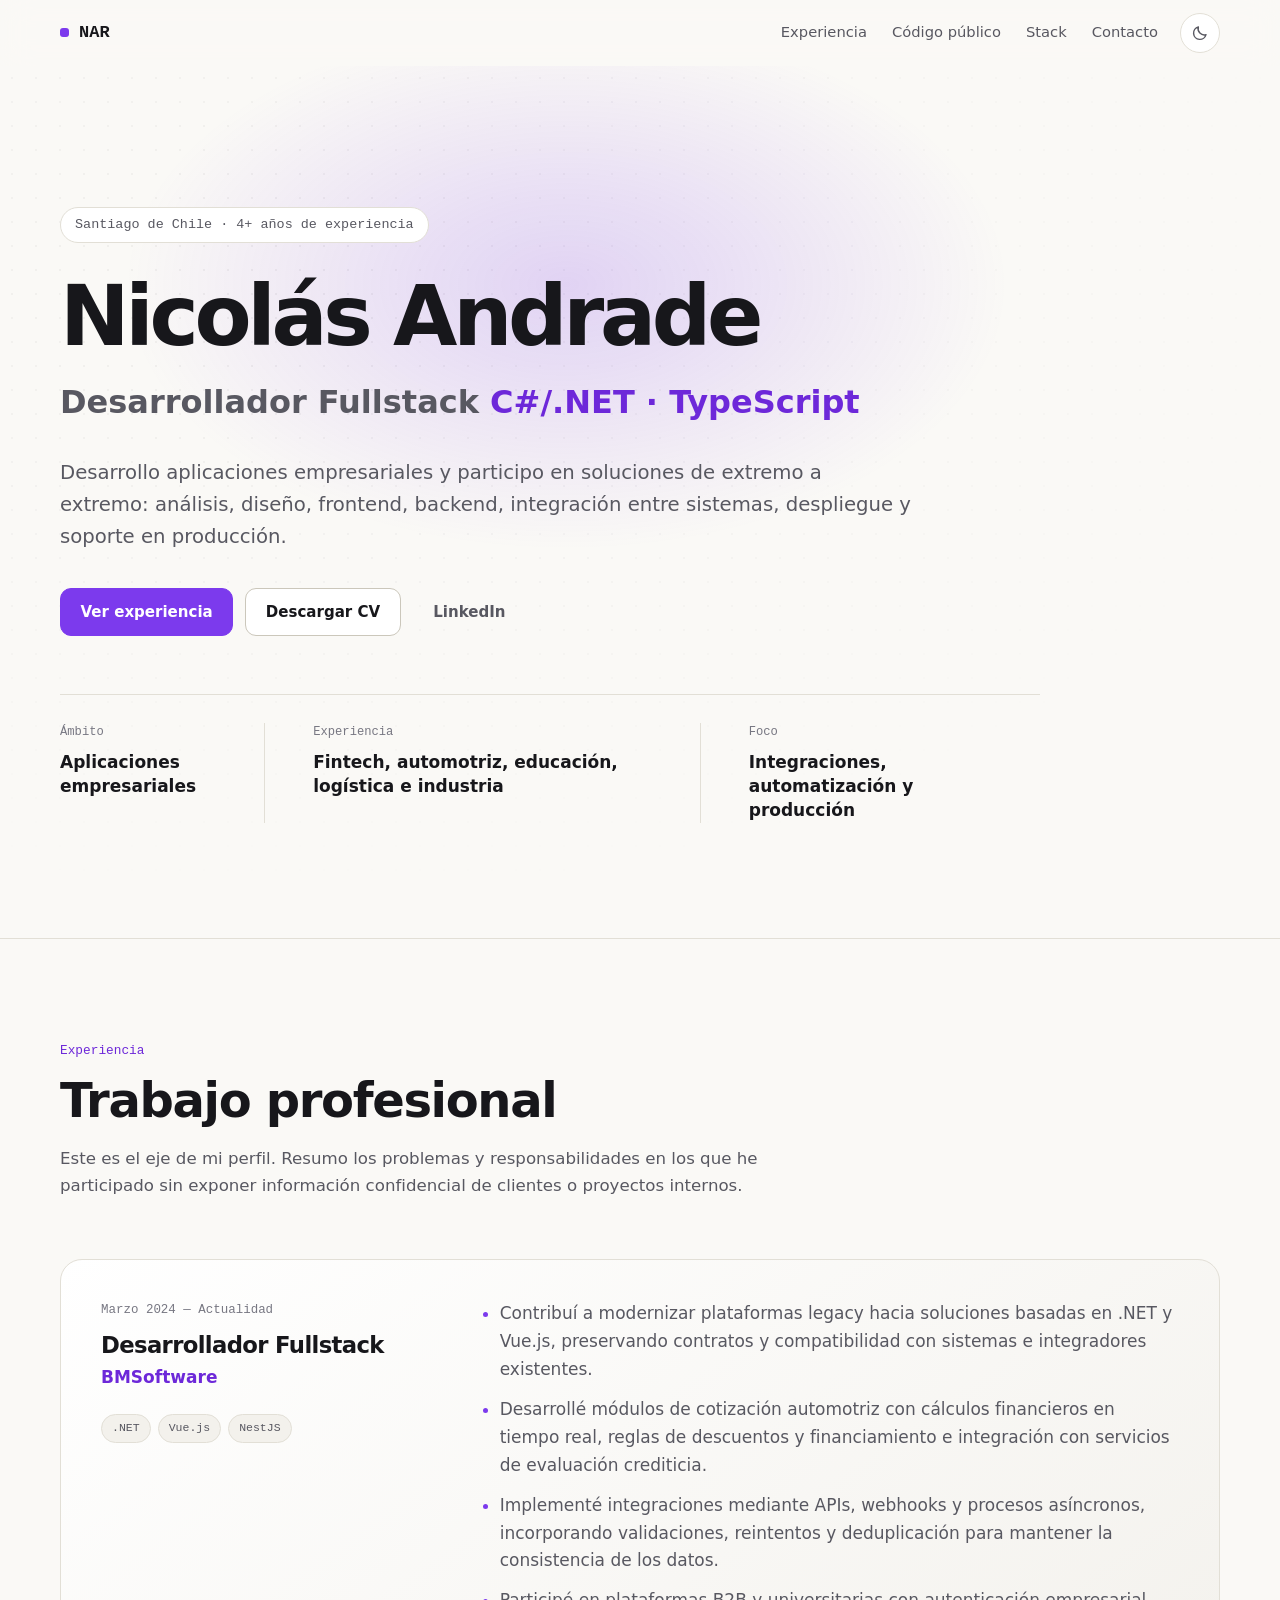
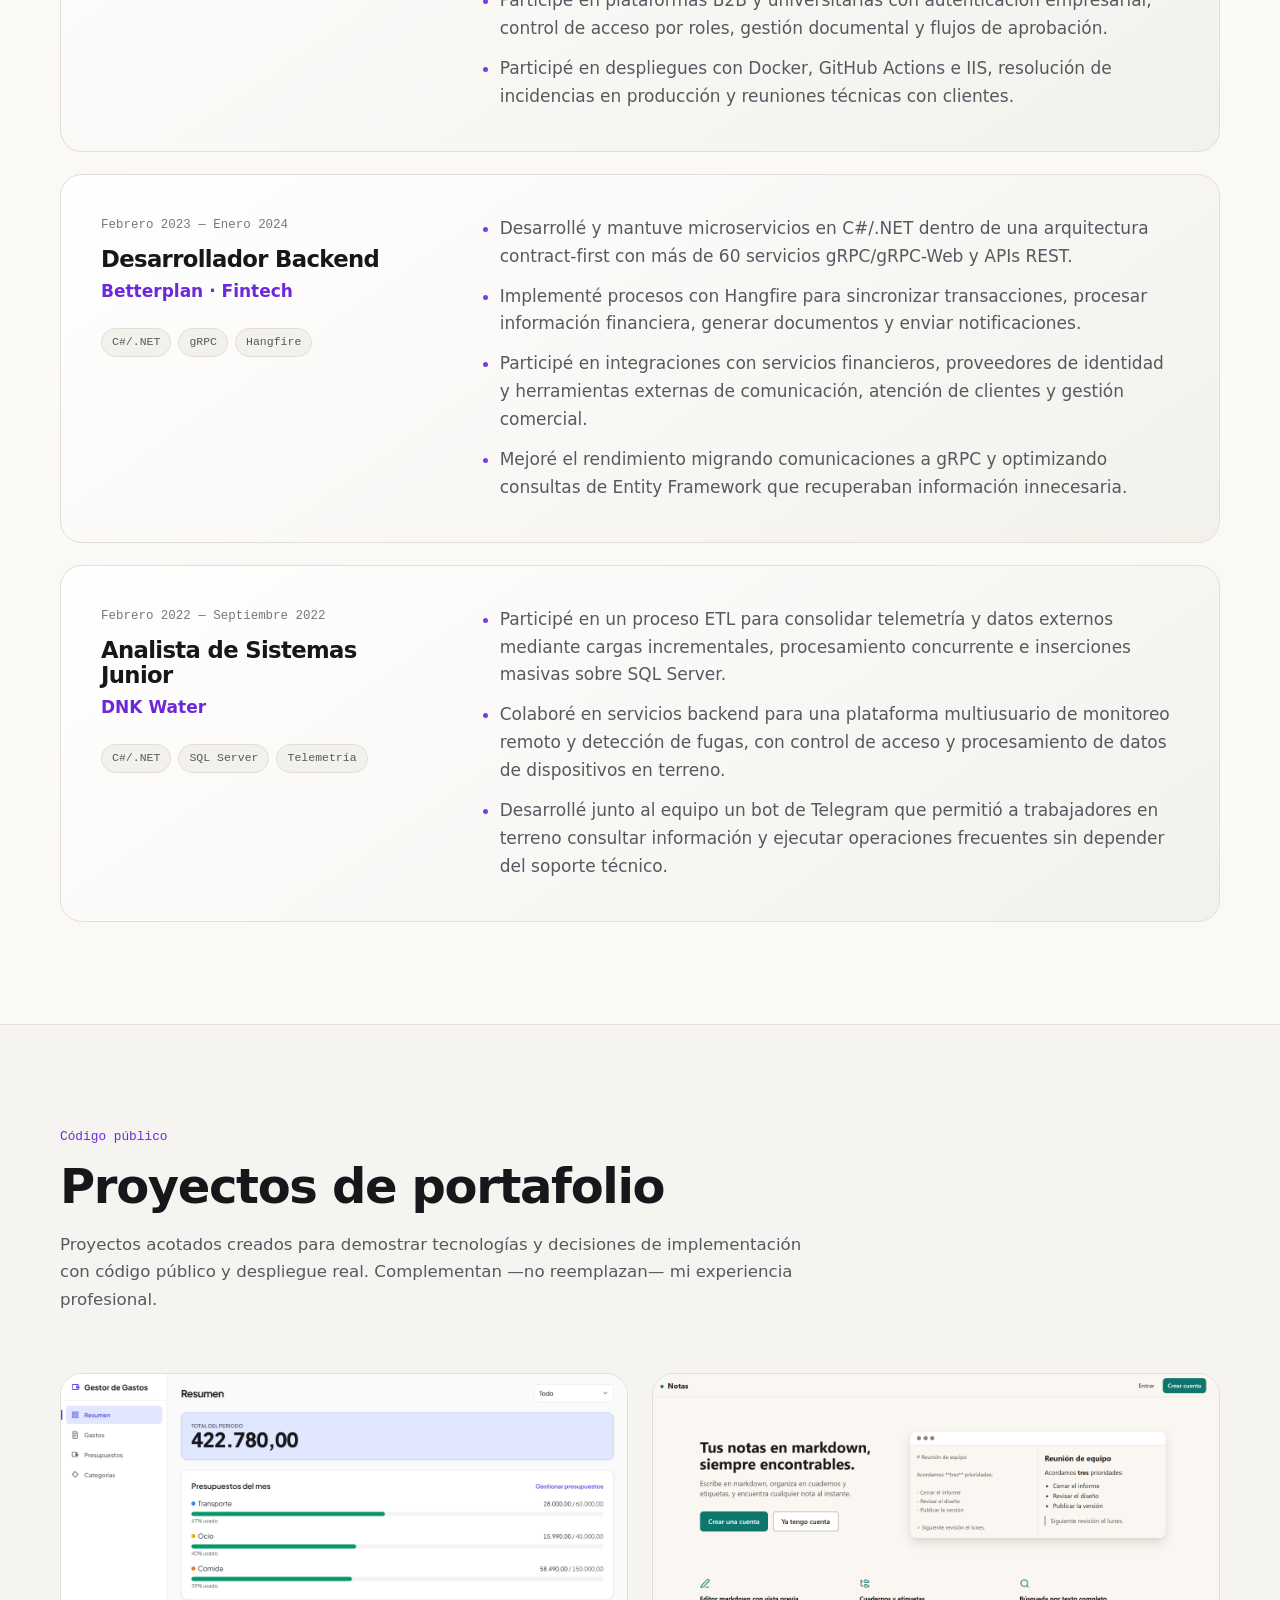
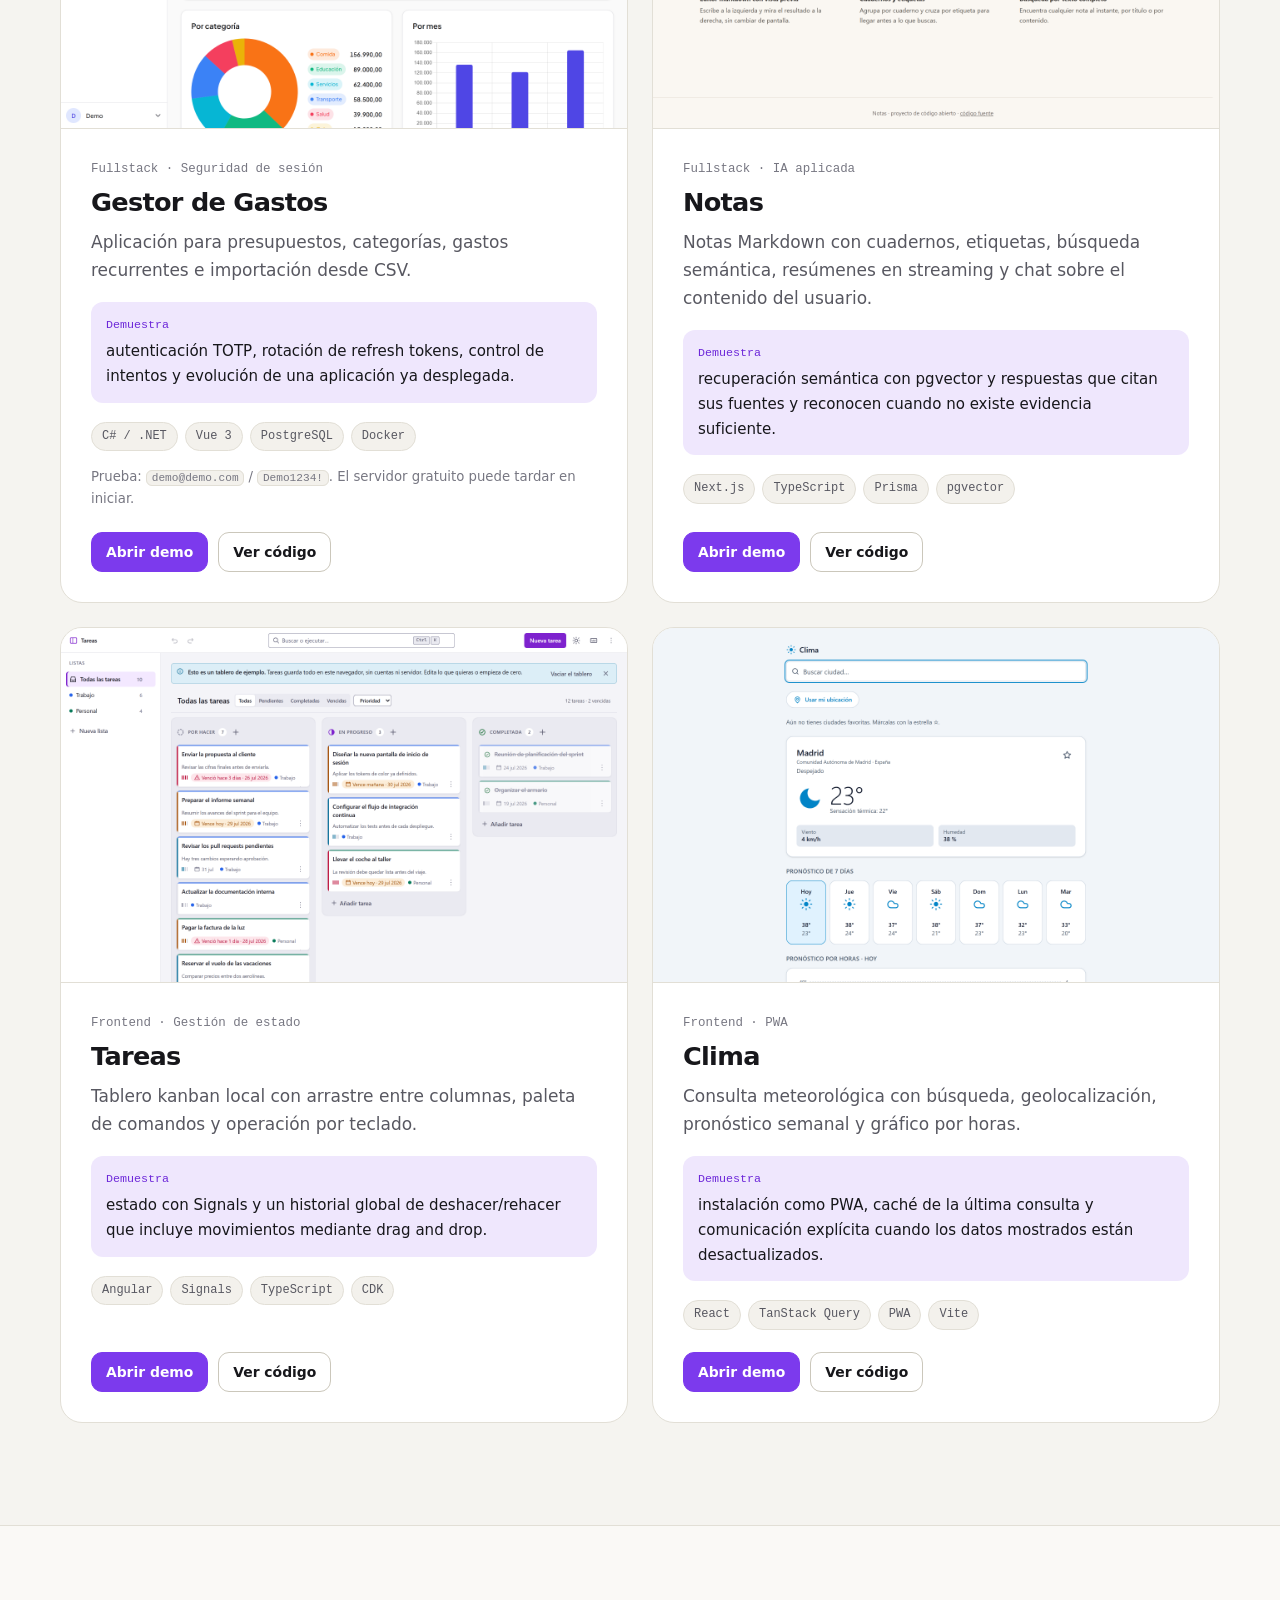
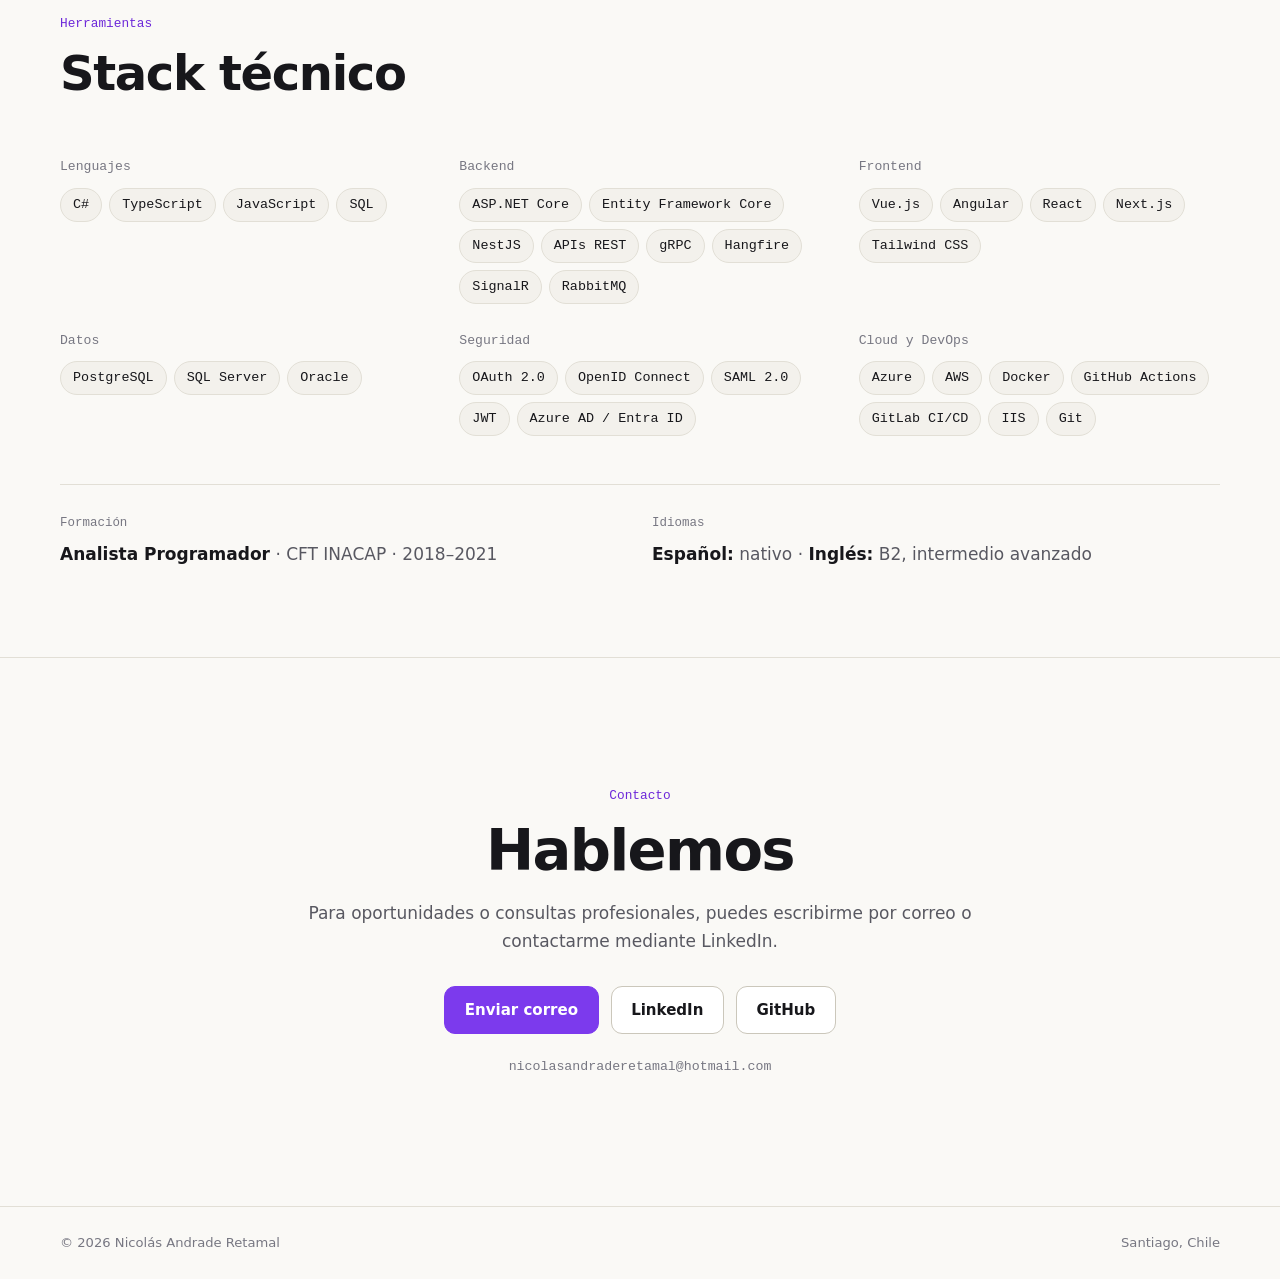
==== commit 701632e3: "feat: enhance theme toggle functionality and improve accessibility - Refactored theme management to " ====
--- a/index.html
+++ b/index.html
@@ -3,49 +3,119 @@
   <head>
     <meta charset="utf-8" />
     <meta name="viewport" content="width=device-width, initial-scale=1" />
-    <title>Nico Dev</title>
+    <title>Nicolás Andrade | Desarrollador Fullstack C#/.NET</title>
     <meta
       name="description"
-      content="Desarrollador fullstack en Santiago de Chile, con más de 4 años en C#/.NET, TypeScript, Vue, Angular y PostgreSQL. Proyectos desplegados con su código público."
+      content="Desarrollador Fullstack en Santiago de Chile con más de 4 años de experiencia en C#/.NET, TypeScript, aplicaciones empresariales, integración de sistemas y automatización de procesos."
     />
+    <meta name="theme-color" content="#0a0a0c" />
     <meta name="color-scheme" content="dark light" />
-    <meta property="og:title" content="Nicolás Andrade · Desarrollador Fullstack" />
+    <link rel="canonical" href="https://nicolasandraderetamal.github.io/" />
+
+    <meta
+      property="og:title"
+      content="Nicolás Andrade · Desarrollador Fullstack"
+    />
     <meta
       property="og:description"
-      content="Desarrollador fullstack en Santiago de Chile. C#/.NET y TypeScript, con proyectos desplegados y su código público."
+      content="C#/.NET, TypeScript y aplicaciones empresariales. Experiencia en integración de sistemas, automatización y producción."
     />
     <meta property="og:type" content="website" />
-    <meta property="og:url" content="https://nicolasandraderetamal.github.io/" />
-    <meta property="og:image" content="https://nicolasandraderetamal.github.io/img/og.png" />
+    <meta
+      property="og:url"
+      content="https://nicolasandraderetamal.github.io/"
+    />
+    <meta
+      property="og:image"
+      content="https://nicolasandraderetamal.github.io/img/og.png"
+    />
     <meta property="og:image:width" content="1200" />
     <meta property="og:image:height" content="630" />
-    <meta property="og:image:alt" content="Nicolás Andrade, desarrollador fullstack: C#/.NET, TypeScript, Vue, Angular y PostgreSQL" />
+    <meta
+      property="og:image:alt"
+      content="Nicolás Andrade, Desarrollador Fullstack especializado en C#/.NET, TypeScript y aplicaciones empresariales"
+    />
     <meta property="og:locale" content="es_CL" />
     <meta name="twitter:card" content="summary_large_image" />
+
     <link rel="stylesheet" href="styles.css" />
     <link
       rel="icon"
       href="data:image/svg+xml,<svg xmlns=%27http://www.w3.org/2000/svg%27 viewBox=%270 0 100 100%27><rect width=%27100%27 height=%27100%27 rx=%2722%27 fill=%27%238b5cf6%27/><text x=%2750%25%27 y=%2750%25%27 text-anchor=%27middle%27 dominant-baseline=%27central%27 font-size=%2768%27 font-family=%27system-ui%27 font-weight=%27700%27 fill=%27white%27>N</text></svg>"
     />
+
+    <script type="application/ld+json">
+      {
+        "@context": "https://schema.org",
+        "@type": "Person",
+        "name": "Nicolás Antonio Andrade Retamal",
+        "url": "https://nicolasandraderetamal.github.io/",
+        "jobTitle": "Desarrollador Fullstack",
+        "address": {
+          "@type": "PostalAddress",
+          "addressLocality": "Santiago",
+          "addressCountry": "CL"
+        },
+        "sameAs": [
+          "https://www.linkedin.com/in/nicolas-antonio-andrade-retamal",
+          "https://github.com/NicolasAndradeRetamal"
+        ],
+        "knowsAbout": [
+          "C#",
+          ".NET",
+          "TypeScript",
+          "Vue.js",
+          "Angular",
+          "PostgreSQL",
+          "Integración de sistemas",
+          "Aplicaciones empresariales"
+        ]
+      }
+    </script>
   </head>
   <body>
     <a class="skip" href="#contenido">Saltar al contenido</a>
 
-    <header class="topbar">
-      <a class="topbar__brand" href="#inicio" title="Nicolás Andrade">
+    <header class="topbar" data-topbar>
+      <a class="topbar__brand" href="#inicio" aria-label="Ir al inicio">
         <span class="topbar__dot" aria-hidden="true"></span>
         <span>NAR</span>
       </a>
-      <nav class="topbar__nav" aria-label="Secciones">
-        <a href="#proyectos">Proyectos</a>
+
+      <button
+        class="menu-toggle"
+        data-menu-toggle
+        type="button"
+        aria-expanded="false"
+        aria-controls="navegacion-principal"
+        aria-label="Abrir navegación"
+      >
+        <span></span><span></span><span></span>
+      </button>
+
+      <nav
+        class="topbar__nav"
+        id="navegacion-principal"
+        data-navigation
+        aria-label="Secciones"
+      >
+        <a href="#experiencia">Experiencia</a>
+        <a href="#proyectos">Código público</a>
         <a href="#stack">Stack</a>
-        <a href="#trayectoria">Trayectoria</a>
         <a href="#contacto">Contacto</a>
       </nav>
-      <button class="theme-toggle" data-theme-toggle type="button" aria-label="Cambiar el tema">
+
+      <button
+        class="theme-toggle"
+        data-theme-toggle
+        type="button"
+        aria-label="Cambiar a tema claro"
+      >
         <svg viewBox="0 0 24 24" aria-hidden="true" class="icon icon--sun">
           <circle cx="12" cy="12" r="4.2" />
-          <path d="M12 2.5v2M12 19.5v2M4.6 4.6l1.4 1.4M18 18l1.4 1.4M2.5 12h2M19.5 12h2M4.6 19.4 6 18M18 6l1.4-1.4" />
+          <path
+            d="M12 2.5v2M12 19.5v2M4.6 4.6l1.4 1.4M18 18l1.4 1.4M2.5 12h2M19.5 12h2M4.6 19.4 6 18M18 6l1.4-1.4"
+          />
         </svg>
         <svg viewBox="0 0 24 24" aria-hidden="true" class="icon icon--moon">
           <path d="M20 14.2A8.2 8.2 0 0 1 9.8 4a8.4 8.4 0 1 0 10.2 10.2Z" />
@@ -58,194 +128,403 @@
         <div class="hero__glow" aria-hidden="true"></div>
         <div class="hero__inner">
           <p class="hero__eyebrow reveal">
-            Santiago de Chile
+            Santiago de Chile · 4+ años de experiencia
           </p>
           <h1 class="hero__title reveal">Nicolás Andrade</h1>
           <p class="hero__role reveal">
-            Desarrollador <span class="accent">fullstack</span>
+            Desarrollador Fullstack
+            <span class="accent">C#/.NET · TypeScript</span>
           </p>
           <p class="hero__lead reveal">
-            Más de 4 años construyendo aplicaciones web completas, desde la arquitectura y el
-            modelo de datos hasta el despliegue en producción. Especializado en
-            <strong>C#/.NET</strong> y <strong>TypeScript</strong>, con paso por fintech de alta
-            exigencia.
+            Desarrollo aplicaciones empresariales y participo en soluciones de
+            extremo a extremo: análisis, diseño, frontend, backend, integración
+            entre sistemas, despliegue y soporte en producción.
           </p>
           <div class="hero__actions reveal">
-            <a class="btn btn--primary" href="#proyectos">Ver proyectos</a>
-            <a class="btn" href="cv/nicolas-andrade-cv.pdf" download>Descargar CV</a>
+            <a class="btn btn--primary" href="#experiencia">Ver experiencia</a>
+            <a class="btn" href="cv/nicolas-andrade-cv.pdf" download
+              >Descargar CV</a
+            >
+            <a
+              class="btn btn--quiet"
+              href="https://www.linkedin.com/in/nicolas-antonio-andrade-retamal"
+              target="_blank"
+              rel="me noopener noreferrer"
+              >LinkedIn</a
+            >
           </div>
-          <dl class="hero__stats reveal">
-            <div><dt>Años de experiencia</dt><dd>4+</dd></div>
-            <div><dt>Apps desplegadas</dt><dd>4</dd></div>
-            <div><dt>Stack principal</dt><dd>.NET · Vue · TS</dd></div>
+
+          <dl class="hero__proof reveal">
+            <div>
+              <dt>Ámbito</dt>
+              <dd>Aplicaciones empresariales</dd>
+            </div>
+            <div>
+              <dt>Experiencia</dt>
+              <dd>Fintech, automotriz, educación, logística e industria</dd>
+            </div>
+            <div>
+              <dt>Foco</dt>
+              <dd>Integraciones, automatización y producción</dd>
+            </div>
           </dl>
         </div>
       </section>
 
-      <section class="section" id="proyectos">
+      <section class="section" id="experiencia">
         <header class="section__head reveal">
-          <h2 class="section__title">Proyectos personales</h2>
+          <p class="section__eyebrow">Experiencia</p>
+          <h2 class="section__title">Trabajo profesional</h2>
           <p class="section__lead">
-            Aplicaciones que hice por mi cuenta para trabajar cada stack a fondo, con
-            autenticación, pruebas, CI y despliegue real. El código y la documentación de cada una
-            están en GitHub.
+            Este es el eje de mi perfil. Resumo los problemas y
+            responsabilidades en los que he participado sin exponer información
+            confidencial de clientes o proyectos internos.
           </p>
         </header>
 
+        <div class="experience-list">
+          <article class="experience reveal">
+            <header class="experience__head">
+              <div>
+                <p class="experience__when">Marzo 2024 — Actualidad</p>
+                <h3 class="experience__role">Desarrollador Fullstack</h3>
+                <p class="experience__company">BMSoftware</p>
+              </div>
+              <ul class="experience__tags" aria-label="Tecnologías principales">
+                <li>.NET</li>
+                <li>Vue.js</li>
+                <li>NestJS</li>
+              </ul>
+            </header>
+            <ul class="experience__highlights">
+              <li>
+                Contribuí a modernizar plataformas legacy hacia soluciones
+                basadas en .NET y Vue.js, preservando contratos y compatibilidad
+                con sistemas e integradores existentes.
+              </li>
+              <li>
+                Desarrollé módulos de cotización automotriz con cálculos
+                financieros en tiempo real, reglas de descuentos y
+                financiamiento e integración con servicios de evaluación
+                crediticia.
+              </li>
+              <li>
+                Implementé integraciones mediante APIs, webhooks y procesos
+                asíncronos, incorporando validaciones, reintentos y
+                deduplicación para mantener la consistencia de los datos.
+              </li>
+              <li>
+                Participé en plataformas B2B y universitarias con autenticación
+                empresarial, control de acceso por roles, gestión documental y
+                flujos de aprobación.
+              </li>
+              <li>
+                Participé en despliegues con Docker, GitHub Actions e IIS,
+                resolución de incidencias en producción y reuniones técnicas con
+                clientes.
+              </li>
+            </ul>
+          </article>
+
+          <article class="experience reveal">
+            <header class="experience__head">
+              <div>
+                <p class="experience__when">Febrero 2023 — Enero 2024</p>
+                <h3 class="experience__role">Desarrollador Backend</h3>
+                <p class="experience__company">Betterplan · Fintech</p>
+              </div>
+              <ul class="experience__tags" aria-label="Tecnologías principales">
+                <li>C#/.NET</li>
+                <li>gRPC</li>
+                <li>Hangfire</li>
+              </ul>
+            </header>
+            <ul class="experience__highlights">
+              <li>
+                Desarrollé y mantuve microservicios en C#/.NET dentro de una
+                arquitectura contract-first con más de 60 servicios
+                gRPC/gRPC-Web y APIs REST.
+              </li>
+              <li>
+                Implementé procesos con Hangfire para sincronizar transacciones,
+                procesar información financiera, generar documentos y enviar
+                notificaciones.
+              </li>
+              <li>
+                Participé en integraciones con servicios financieros,
+                proveedores de identidad y herramientas externas de
+                comunicación, atención de clientes y gestión comercial.
+              </li>
+              <li>
+                Mejoré el rendimiento migrando comunicaciones a gRPC y
+                optimizando consultas de Entity Framework que recuperaban
+                información innecesaria.
+              </li>
+            </ul>
+          </article>
+
+          <article class="experience reveal">
+            <header class="experience__head">
+              <div>
+                <p class="experience__when">Febrero 2022 — Septiembre 2022</p>
+                <h3 class="experience__role">Analista de Sistemas Junior</h3>
+                <p class="experience__company">DNK Water</p>
+              </div>
+              <ul class="experience__tags" aria-label="Tecnologías principales">
+                <li>C#/.NET</li>
+                <li>SQL Server</li>
+                <li>Telemetría</li>
+              </ul>
+            </header>
+            <ul class="experience__highlights">
+              <li>
+                Participé en un proceso ETL para consolidar telemetría y datos
+                externos mediante cargas incrementales, procesamiento
+                concurrente e inserciones masivas sobre SQL Server.
+              </li>
+              <li>
+                Colaboré en servicios backend para una plataforma multiusuario
+                de monitoreo remoto y detección de fugas, con control de acceso
+                y procesamiento de datos de dispositivos en terreno.
+              </li>
+              <li>
+                Desarrollé junto al equipo un bot de Telegram que permitió a
+                trabajadores en terreno consultar información y ejecutar
+                operaciones frecuentes sin depender del soporte técnico.
+              </li>
+            </ul>
+          </article>
+        </div>
+      </section>
+
+      <section class="section section--projects" id="proyectos">
+        <header class="section__head reveal">
+          <p class="section__eyebrow">Código público</p>
+          <h2 class="section__title">Proyectos de portafolio</h2>
+          <p class="section__lead">
+            Proyectos acotados creados para demostrar tecnologías y decisiones
+            de implementación con código público y despliegue real. Complementan
+            —no reemplazan— mi experiencia profesional.
+          </p>
+        </header>
+
         <div class="projects">
-          <!-- Gestor de Gastos -->
           <article class="project reveal" id="proyecto-gestor">
-            <div class="project__media">
+            <a
+              class="project__media"
+              href="https://gestor-gastos-web.onrender.com/"
+              target="_blank"
+              rel="noopener noreferrer"
+              aria-label="Abrir demostración de Gestor de Gastos"
+            >
               <img
                 src="img/gestor-gastos.png"
-                alt="Panel de resumen del gestor de gastos, con presupuestos por categoría y gráficos de gasto mensual"
+                alt="Panel de resumen del gestor de gastos con presupuestos y gráficos"
                 loading="lazy"
+                decoding="async"
                 width="1360"
                 height="850"
               />
-            </div>
+            </a>
             <div class="project__body">
-              <p class="project__kicker">Fullstack · .NET y Vue</p>
+              <p class="project__kicker">Fullstack · Seguridad de sesión</p>
               <h3 class="project__title">Gestor de Gastos</h3>
               <p class="project__text">
-                Control de gastos personales con presupuestos por categoría, gastos recurrentes
-                automáticos e importación desde CSV. La seguridad es el corazón del proyecto:
-                autenticación en dos pasos con TOTP, rotación de tokens de refresco, límite de
-                intentos y bloqueo temporal.
-              </p>
-              <p class="project__challenge"><span class="project__challenge-label">detalles técnicos</span> La verificación en dos pasos y la rotación de tokens se añadieron sobre una aplicación ya desplegada, sin invalidar las sesiones ni los datos existentes.</p>
+                Aplicación para presupuestos, categorías, gastos recurrentes e
+                importación desde CSV.
+              </p>
+              <p class="project__focus">
+                <span>Demuestra</span> autenticación TOTP, rotación de refresh
+                tokens, control de intentos y evolución de una aplicación ya
+                desplegada.
+              </p>
               <ul class="chips">
-                <li>C# / .NET 10</li>
-                <li>ASP.NET Core</li>
+                <li>C# / .NET</li>
                 <li>Vue 3</li>
                 <li>PostgreSQL</li>
                 <li>Docker</li>
               </ul>
               <p class="project__note">
-                Cuenta de prueba: <code>demo@demo.com</code> / <code>Demo1234!</code> · la primera
-                carga puede tardar un minuto porque el servidor gratuito despierta.
+                Prueba: <code>demo@demo.com</code> / <code>Demo1234!</code>. El
+                servidor gratuito puede tardar en iniciar.
               </p>
               <div class="project__links">
-                <a class="btn btn--small btn--primary" href="https://gestor-gastos-web.onrender.com/" target="_blank" rel="noopener">
-                  Abrir demo
-                </a>
-                <a class="btn btn--small" href="https://github.com/NicolasAndradeRetamal/gestor-gastos" target="_blank" rel="noopener">
-                  Código
-                </a>
+                <a
+                  class="btn btn--small btn--primary"
+                  href="https://gestor-gastos-web.onrender.com/"
+                  target="_blank"
+                  rel="noopener noreferrer"
+                  >Abrir demo</a
+                >
+                <a
+                  class="btn btn--small"
+                  href="https://github.com/NicolasAndradeRetamal/gestor-gastos"
+                  target="_blank"
+                  rel="noopener noreferrer"
+                  >Ver código</a
+                >
               </div>
             </div>
           </article>
 
-          <!-- Notas -->
           <article class="project reveal" id="proyecto-notas">
-            <div class="project__media">
+            <a
+              class="project__media"
+              href="https://notas-app-teal.vercel.app/"
+              target="_blank"
+              rel="noopener noreferrer"
+              aria-label="Abrir demostración de Notas"
+            >
               <img
                 src="img/notas-app.png"
-                alt="Página de inicio de Notas, con un editor markdown y su vista previa"
+                alt="Aplicación de notas con editor Markdown y herramientas de inteligencia artificial"
                 loading="lazy"
+                decoding="async"
                 width="1360"
                 height="850"
               />
-            </div>
+            </a>
             <div class="project__body">
               <p class="project__kicker">Fullstack · IA aplicada</p>
               <h3 class="project__title">Notas</h3>
               <p class="project__text">
-                Notas en markdown con cuadernos y etiquetas, más una capa de inteligencia artificial:
-                búsqueda por significado con vectores, resúmenes que se escriben en streaming y un
-                chat que responde citando tus propias notas como fuente.
-              </p>
-              <p class="project__challenge"><span class="project__challenge-label">detalles técnicos</span> El chat responde solo con las notas del usuario y cita de dónde salió cada respuesta. Si no encuentra nada, lo dice en vez de inventar.</p>
+                Notas Markdown con cuadernos, etiquetas, búsqueda semántica,
+                resúmenes en streaming y chat sobre el contenido del usuario.
+              </p>
+              <p class="project__focus">
+                <span>Demuestra</span> recuperación semántica con pgvector y
+                respuestas que citan sus fuentes y reconocen cuando no existe
+                evidencia suficiente.
+              </p>
               <ul class="chips">
-                <li>Next.js 16</li>
+                <li>Next.js</li>
                 <li>TypeScript</li>
                 <li>Prisma</li>
                 <li>pgvector</li>
-                <li>Gemini</li>
               </ul>
               <div class="project__links">
-                <a class="btn btn--small btn--primary" href="https://notas-app-teal.vercel.app/" target="_blank" rel="noopener">
-                  Abrir demo
-                </a>
-                <a class="btn btn--small" href="https://github.com/NicolasAndradeRetamal/notas-app" target="_blank" rel="noopener">
-                  Código
-                </a>
+                <a
+                  class="btn btn--small btn--primary"
+                  href="https://notas-app-teal.vercel.app/"
+                  target="_blank"
+                  rel="noopener noreferrer"
+                  >Abrir demo</a
+                >
+                <a
+                  class="btn btn--small"
+                  href="https://github.com/NicolasAndradeRetamal/notas-app"
+                  target="_blank"
+                  rel="noopener noreferrer"
+                  >Ver código</a
+                >
               </div>
             </div>
           </article>
 
-          <!-- Tareas -->
           <article class="project reveal" id="proyecto-tareas">
-            <div class="project__media">
+            <a
+              class="project__media"
+              href="https://nicolasandraderetamal.github.io/tareas-angular/"
+              target="_blank"
+              rel="noopener noreferrer"
+              aria-label="Abrir demostración de Tareas"
+            >
               <img
                 src="img/tareas-angular.png"
-                alt="Tablero kanban con tarjetas repartidas en las columnas Por hacer, En progreso y Completada"
+                alt="Tablero kanban con tareas distribuidas en tres columnas"
                 loading="lazy"
+                decoding="async"
                 width="1360"
                 height="850"
               />
-            </div>
+            </a>
             <div class="project__body">
-              <p class="project__kicker">Frontend · Artesanía de interfaz</p>
+              <p class="project__kicker">Frontend · Gestión de estado</p>
               <h3 class="project__title">Tareas</h3>
               <p class="project__text">
-                Tablero kanban donde las tarjetas se arrastran entre columnas, con paleta de comandos
-                para trabajar sin soltar el teclado y deshacer/rehacer global de cualquier acción.
-                Todo vive en el navegador: sin cuentas, sin servidor.
-              </p>
-              <p class="project__challenge"><span class="project__challenge-label">detalles técnicos</span> Deshacer y rehacer cubren cualquier acción, incluidas las de arrastrar, y el tablero se maneja completo por teclado.</p>
+                Tablero kanban local con arrastre entre columnas, paleta de
+                comandos y operación por teclado.
+              </p>
+              <p class="project__focus">
+                <span>Demuestra</span> estado con Signals y un historial global
+                de deshacer/rehacer que incluye movimientos mediante drag and
+                drop.
+              </p>
               <ul class="chips">
                 <li>Angular</li>
                 <li>Signals</li>
                 <li>TypeScript</li>
-                <li>Tailwind</li>
                 <li>CDK</li>
               </ul>
               <div class="project__links">
-                <a class="btn btn--small btn--primary" href="https://nicolasandraderetamal.github.io/tareas-angular/" target="_blank" rel="noopener">
-                  Abrir demo
-                </a>
-                <a class="btn btn--small" href="https://github.com/NicolasAndradeRetamal/tareas-angular" target="_blank" rel="noopener">
-                  Código
-                </a>
+                <a
+                  class="btn btn--small btn--primary"
+                  href="https://nicolasandraderetamal.github.io/tareas-angular/"
+                  target="_blank"
+                  rel="noopener noreferrer"
+                  >Abrir demo</a
+                >
+                <a
+                  class="btn btn--small"
+                  href="https://github.com/NicolasAndradeRetamal/tareas-angular"
+                  target="_blank"
+                  rel="noopener noreferrer"
+                  >Ver código</a
+                >
               </div>
             </div>
           </article>
 
-          <!-- Clima -->
           <article class="project reveal" id="proyecto-clima">
-            <div class="project__media">
+            <a
+              class="project__media"
+              href="https://nicolasandraderetamal.github.io/clima-react/"
+              target="_blank"
+              rel="noopener noreferrer"
+              aria-label="Abrir demostración de Clima"
+            >
               <img
                 src="img/clima-react.png"
-                alt="Aplicación de clima mostrando el tiempo actual en Madrid y el pronóstico de siete días"
+                alt="Aplicación de clima con pronóstico actual y semanal"
                 loading="lazy"
+                decoding="async"
                 width="1360"
                 height="850"
               />
-            </div>
+            </a>
             <div class="project__body">
-              <p class="project__kicker">Frontend · Instalable y sin conexión</p>
+              <p class="project__kicker">Frontend · PWA</p>
               <h3 class="project__title">Clima</h3>
               <p class="project__text">
-                Consulta del tiempo con búsqueda de ciudades, pronóstico de siete días, gráfico por
-                horas y geolocalización. Es una aplicación instalable que sigue funcionando sin
-                conexión gracias a su caché.
-              </p>
-              <p class="project__challenge"><span class="project__challenge-label">detalles técnicos</span> Sin conexión muestra la última consulta guardada, indicando que esos datos no son los actuales.</p>
+                Consulta meteorológica con búsqueda, geolocalización, pronóstico
+                semanal y gráfico por horas.
+              </p>
+              <p class="project__focus">
+                <span>Demuestra</span> instalación como PWA, caché de la última
+                consulta y comunicación explícita cuando los datos mostrados
+                están desactualizados.
+              </p>
               <ul class="chips">
-                <li>React 19</li>
+                <li>React</li>
                 <li>TanStack Query</li>
-                <li>Tailwind 4</li>
                 <li>PWA</li>
                 <li>Vite</li>
               </ul>
               <div class="project__links">
-                <a class="btn btn--small btn--primary" href="https://nicolasandraderetamal.github.io/clima-react/" target="_blank" rel="noopener">
-                  Abrir demo
-                </a>
-                <a class="btn btn--small" href="https://github.com/NicolasAndradeRetamal/clima-react" target="_blank" rel="noopener">
-                  Código
-                </a>
+                <a
+                  class="btn btn--small btn--primary"
+                  href="https://nicolasandraderetamal.github.io/clima-react/"
+                  target="_blank"
+                  rel="noopener noreferrer"
+                  >Abrir demo</a
+                >
+                <a
+                  class="btn btn--small"
+                  href="https://github.com/NicolasAndradeRetamal/clima-react"
+                  target="_blank"
+                  rel="noopener noreferrer"
+                  >Ver código</a
+                >
               </div>
             </div>
           </article>
@@ -254,10 +533,12 @@
 
       <section class="section section--tight" id="stack">
         <header class="section__head reveal">
-          <h2 class="section__title">Con qué trabajo</h2>
+          <p class="section__eyebrow">Herramientas</p>
+          <h2 class="section__title">Stack técnico</h2>
         </header>
+
         <div class="stack reveal">
-          <div class="stack__group">
+          <section class="stack__group">
             <h3>Lenguajes</h3>
             <ul class="chips chips--lg">
               <li>C#</li>
@@ -265,21 +546,21 @@
               <li>JavaScript</li>
               <li>SQL</li>
             </ul>
-          </div>
-          <div class="stack__group">
+          </section>
+          <section class="stack__group">
             <h3>Backend</h3>
             <ul class="chips chips--lg">
               <li>ASP.NET Core</li>
-              <li>Entity Framework</li>
-              <li>Nest.js</li>
-              <li>Hangfire</li>
-              <li>WebSockets</li>
+              <li>Entity Framework Core</li>
+              <li>NestJS</li>
               <li>APIs REST</li>
               <li>gRPC</li>
+              <li>Hangfire</li>
+              <li>SignalR</li>
               <li>RabbitMQ</li>
             </ul>
-          </div>
-          <div class="stack__group">
+          </section>
+          <section class="stack__group">
             <h3>Frontend</h3>
             <ul class="chips chips--lg">
               <li>Vue.js</li>
@@ -288,89 +569,94 @@
               <li>Next.js</li>
               <li>Tailwind CSS</li>
             </ul>
-          </div>
-          <div class="stack__group">
-            <h3>Datos e infraestructura</h3>
+          </section>
+          <section class="stack__group">
+            <h3>Datos</h3>
             <ul class="chips chips--lg">
               <li>PostgreSQL</li>
               <li>SQL Server</li>
+              <li>Oracle</li>
+            </ul>
+          </section>
+          <section class="stack__group">
+            <h3>Seguridad</h3>
+            <ul class="chips chips--lg">
+              <li>OAuth 2.0</li>
+              <li>OpenID Connect</li>
+              <li>SAML 2.0</li>
+              <li>JWT</li>
+              <li>Azure AD / Entra ID</li>
+            </ul>
+          </section>
+          <section class="stack__group">
+            <h3>Cloud y DevOps</h3>
+            <ul class="chips chips--lg">
+              <li>Azure</li>
+              <li>AWS</li>
               <li>Docker</li>
-              <li>Azure</li>
               <li>GitHub Actions</li>
-            </ul>
+              <li>GitLab CI/CD</li>
+              <li>IIS</li>
+              <li>Git</li>
+            </ul>
+          </section>
+        </div>
+
+        <div class="credentials reveal">
+          <div>
+            <p class="credentials__label">Formación</p>
+            <p>
+              <strong>Analista Programador</strong> · CFT INACAP · 2018–2021
+            </p>
+          </div>
+          <div>
+            <p class="credentials__label">Idiomas</p>
+            <p>
+              <strong>Español:</strong> nativo · <strong>Inglés:</strong> B2,
+              intermedio avanzado
+            </p>
           </div>
         </div>
       </section>
 
-      <section class="section" id="trayectoria">
-        <header class="section__head reveal">
-          <h2 class="section__title">Dónde he trabajado</h2>
-        </header>
-        <ol class="timeline">
-          <li class="timeline__item reveal">
-            <p class="timeline__when">Marzo 2024 — Presente</p>
-            <h3 class="timeline__role">Desarrollador Fullstack</h3>
-            <p class="timeline__where">BMSoftware</p>
-            <p class="timeline__text">
-              Desarrollo a medida en un entorno de consultoría, con Vue.js, .NET y Nest.js, desde el
-              modelo de datos hasta el despliegue en servidores IIS. Una SPA con aplicación raíz que conecta
-              varios microservicios, uno del equipo y otro de una empresa externa. Chats en tiempo
-              real con WebSockets, formularios largos con reintentos
-              ante fallos y tareas en segundo plano con Hangfire. También soy el contacto técnico con
-              los clientes: levantamiento de requisitos, demos y resolución de incidencias en
-              producción.
-            </p>
-          </li>
-          <li class="timeline__item reveal">
-            <p class="timeline__when">Febrero 2023 — Enero 2024</p>
-            <h3 class="timeline__role">Desarrollador Backend</h3>
-            <p class="timeline__where">Betterplan · Fintech</p>
-            <p class="timeline__text">
-              Backend en C# y .NET para una plataforma de inversiones, donde cada operación mueve
-              dinero real. Trabajo cuidadoso con transacciones de base de datos, procesos en segundo plano con Hangfire y envío masivo de
-              correos. Mejoras de rendimiento migrando llamadas a gRPC y corrigiendo consultas de
-              Entity Framework que traían más datos de los necesarios.
-            </p>
-          </li>
-          <li class="timeline__item reveal">
-            <p class="timeline__when">Febrero 2022 — Septiembre 2022</p>
-            <h3 class="timeline__role">Analista de sistemas junior</h3>
-            <p class="timeline__where">DNK Water</p>
-            <p class="timeline__text">
-              Aplicaciones de análisis de datos con gráficos para seguir los procesos de la empresa, y
-              soporte en tiempo real a los equipos en terreno, que dependían
-              de enviar datos para comprobar la operatividad de lo que revisaban. Construí un bot de
-              Telegram para que pudieran consultar y operar por su cuenta, sin esperar a que alguien
-              del equipo les respondiera.
-            </p>
-          </li>
-          <li class="timeline__item timeline__item--muted reveal">
-            <p class="timeline__when">2018 — 2021</p>
-            <h3 class="timeline__role">Analista Programador</h3>
-            <p class="timeline__where">INACAP</p>
-            <p class="timeline__text">Formación técnica. Español nativo · Inglés B2.</p>
-          </li>
-        </ol>
-      </section>
-
       <section class="section section--contact" id="contacto">
         <div class="contact reveal">
-          <h2 class="contact__title">Contacto</h2>
+          <p class="section__eyebrow">Contacto</p>
+          <h2 class="contact__title">Hablemos</h2>
+          <p class="contact__lead">
+            Para oportunidades o consultas profesionales, puedes escribirme por
+            correo o contactarme mediante LinkedIn.
+          </p>
           <div class="contact__actions">
-            <a class="btn btn--primary" href="mailto:nicolasandraderetamal@hotmail.com">
-              nicolasandraderetamal@hotmail.com
-            </a>
-            <a class="btn" href="https://www.linkedin.com/in/nicolas-antonio-andrade-retamal" target="_blank" rel="noopener">LinkedIn</a>
-            <a class="btn" href="https://github.com/NicolasAndradeRetamal" target="_blank" rel="noopener">GitHub</a>
+            <a
+              class="btn btn--primary"
+              href="mailto:nicolasandraderetamal@hotmail.com"
+              >Enviar correo</a
+            >
+            <a
+              class="btn"
+              href="https://www.linkedin.com/in/nicolas-antonio-andrade-retamal"
+              target="_blank"
+              rel="me noopener noreferrer"
+              >LinkedIn</a
+            >
+            <a
+              class="btn"
+              href="https://github.com/NicolasAndradeRetamal"
+              target="_blank"
+              rel="me noopener noreferrer"
+              >GitHub</a
+            >
           </div>
+          <p class="contact__email">nicolasandraderetamal@hotmail.com</p>
         </div>
       </section>
     </main>
 
     <footer class="footer">
-      <p>© <span data-year>2026</span> Nicolás Andrade Retamal · Santiago, Chile</p>
+      <p>© <span data-year>2026</span> Nicolás Andrade Retamal</p>
+      <p>Santiago, Chile</p>
     </footer>
-
 
     <script src="main.js" defer></script>
   </body>
--- a/styles.css
+++ b/styles.css
@@ -3,58 +3,57 @@
   --bg: #0a0a0c;
   --bg-raised: #111116;
   --bg-sunken: #08080a;
-  --line: #23232b;
-  --line-strong: #33333e;
-  --ink: #f2f2f4;
-  --ink-muted: #a2a2ae;
-  --ink-subtle: #6f6f7d;
+  --line: #25252e;
+  --line-strong: #383844;
+  --ink: #f3f3f5;
+  --ink-muted: #aaaab5;
+  --ink-subtle: #777784;
   --accent: #8b5cf6;
-  --accent-text: #b39cff;
-  --accent-soft: rgba(139, 92, 246, 0.16);
+  --accent-text: #b8a4ff;
+  --accent-soft: rgba(139, 92, 246, 0.15);
   --accent-ink: #ffffff;
-  --glow: rgba(139, 92, 246, 0.2);
-  --shadow-strength: 0.55;
+  --glow: rgba(139, 92, 246, 0.22);
+  --shadow-strength: 0.5;
   --radius: 14px;
   --radius-lg: 22px;
-  --shadow: 0 18px 50px rgba(0, 0, 0, var(--shadow-strength));
+  --shadow: 0 18px 48px rgba(0, 0, 0, var(--shadow-strength));
   --ease: cubic-bezier(0.22, 0.61, 0.36, 1);
-  --wrap: 1120px;
+  --wrap: 1160px;
   --mono: ui-monospace, "Cascadia Code", "JetBrains Mono", Consolas, monospace;
 }
 
-/* Tema claro: por preferencia del sistema, o elegido a mano con data-theme. */
 @media (prefers-color-scheme: light) {
-  :root:not([data-theme='dark']) {
+  :root:not([data-theme="dark"]) {
     --bg: #faf9f6;
     --bg-raised: #ffffff;
-    --bg-sunken: #f2f1ec;
-    --line: #e3e1d9;
-    --line-strong: #cdcac0;
-    --ink: #16161a;
-    --ink-muted: #55555f;
-    --ink-subtle: #7b7b86;
+    --bg-sunken: #f3f1ec;
+    --line: #e2dfd6;
+    --line-strong: #cbc7bb;
+    --ink: #17171b;
+    --ink-muted: #585861;
+    --ink-subtle: #777782;
     --accent: #7c3aed;
     --accent-text: #6d28d9;
-    --accent-soft: rgba(124, 58, 237, 0.14);
-    --glow: rgba(124, 58, 237, 0.22);
-    --shadow-strength: 0.12;
-  }
-}
-
-:root[data-theme='light'] {
+    --accent-soft: rgba(124, 58, 237, 0.12);
+    --glow: rgba(124, 58, 237, 0.2);
+    --shadow-strength: 0.11;
+  }
+}
+
+:root[data-theme="light"] {
   --bg: #faf9f6;
   --bg-raised: #ffffff;
-  --bg-sunken: #f2f1ec;
-  --line: #e3e1d9;
-  --line-strong: #cdcac0;
-  --ink: #16161a;
-  --ink-muted: #55555f;
-  --ink-subtle: #7b7b86;
+  --bg-sunken: #f3f1ec;
+  --line: #e2dfd6;
+  --line-strong: #cbc7bb;
+  --ink: #17171b;
+  --ink-muted: #585861;
+  --ink-subtle: #777782;
   --accent: #7c3aed;
   --accent-text: #6d28d9;
-  --accent-soft: rgba(124, 58, 237, 0.14);
-  --glow: rgba(124, 58, 237, 0.22);
-  --shadow-strength: 0.12;
+  --accent-soft: rgba(124, 58, 237, 0.12);
+  --glow: rgba(124, 58, 237, 0.2);
+  --shadow-strength: 0.11;
 }
 
 *,
@@ -62,64 +61,56 @@
 *::after {
   box-sizing: border-box;
 }
-
 html {
   scroll-behavior: smooth;
-  scroll-padding-top: 90px;
-}
-
+  scroll-padding-top: 84px;
+}
 body {
   margin: 0;
   background: var(--bg);
   color: var(--ink);
-  font-family: "Segoe UI Variable Display", "SF Pro Display", -apple-system, "Segoe UI", system-ui,
+  font-family:
+    "Segoe UI Variable Display",
+    "SF Pro Display",
+    -apple-system,
+    "Segoe UI",
+    system-ui,
     sans-serif;
   font-size: 17px;
-  line-height: 1.65;
+  line-height: 1.64;
   -webkit-font-smoothing: antialiased;
 }
-
 h1,
 h2,
 h3 {
+  margin: 0;
   line-height: 1.1;
-  letter-spacing: -0.025em;
-  margin: 0;
-  font-weight: 650;
-}
-
+  letter-spacing: -0.028em;
+  font-weight: 680;
+}
 p {
   margin: 0;
 }
-
 a {
   color: inherit;
 }
-
 img {
+  display: block;
   max-width: 100%;
   height: auto;
-  display: block;
-}
-
-kbd {
-  font: inherit;
-  font-size: 0.72rem;
-  border: 1px solid var(--line-strong);
-  border-bottom-width: 2px;
-  border-radius: 6px;
-  padding: 0.05em 0.4em;
-  color: var(--ink-muted);
-  background: var(--bg-sunken);
-}
-
+}
 code {
-  font-family: ui-monospace, "Cascadia Code", Consolas, monospace;
-  font-size: 0.86em;
+  font-family: var(--mono);
+  font-size: 0.84em;
   background: var(--bg-sunken);
   border: 1px solid var(--line);
   border-radius: 6px;
-  padding: 0.1em 0.4em;
+  padding: 0.1em 0.42em;
+}
+:focus-visible {
+  outline: 2px solid var(--accent);
+  outline-offset: 3px;
+  border-radius: 6px;
 }
 
 .icon {
@@ -130,173 +121,135 @@
   stroke-width: 1.9;
   stroke-linecap: round;
   stroke-linejoin: round;
-  flex: none;
-}
-
-.sr-only {
-  position: absolute;
-  width: 1px;
-  height: 1px;
-  overflow: hidden;
-  clip: rect(0 0 0 0);
-  white-space: nowrap;
-}
-
+}
 .skip {
-  position: absolute;
+  position: fixed;
   left: -999px;
   top: 12px;
   z-index: 100;
   background: var(--accent);
   color: var(--accent-ink);
-  padding: 0.6em 1em;
+  padding: 0.62em 1em;
   border-radius: 10px;
-  font-weight: 600;
-}
-
+  font-weight: 650;
+}
 .skip:focus {
   left: 12px;
 }
 
-:focus-visible {
-  outline: 2px solid var(--accent);
-  outline-offset: 3px;
-  border-radius: 6px;
-}
-
-/* ---------- Barra superior ---------- */
+/* ---------- Navegación ---------- */
 .topbar {
   position: sticky;
   top: 0;
   z-index: 40;
   display: flex;
   align-items: center;
-  gap: 24px;
-  padding: 14px max(24px, calc((100vw - var(--wrap)) / 2));
-  background: color-mix(in srgb, var(--bg) 78%, transparent);
-  backdrop-filter: blur(14px);
+  gap: 22px;
+  min-height: 66px;
+  padding: 12px max(24px, calc((100vw - var(--wrap)) / 2));
+  background: color-mix(in srgb, var(--bg) 82%, transparent);
+  backdrop-filter: blur(15px);
   border-bottom: 1px solid transparent;
-  transition: border-color 200ms var(--ease);
-}
-
+  transition:
+    border-color 180ms var(--ease),
+    background 180ms var(--ease);
+}
 .topbar.is-stuck {
   border-bottom-color: var(--line);
 }
-
 .topbar__brand {
-  font-family: var(--mono);
   display: inline-flex;
   align-items: center;
   gap: 10px;
-  font-weight: 600;
+  font-family: var(--mono);
+  font-weight: 650;
   text-decoration: none;
-  letter-spacing: -0.01em;
-  /* Mientras el nombre se lee en la portada, en la barra sobra. */
-  opacity: 0;
-  visibility: hidden;
-  transform: translateY(-4px);
-  transition: opacity 260ms var(--ease), transform 260ms var(--ease), visibility 260ms;
-}
-
-.topbar.is-past-hero .topbar__brand {
-  opacity: 1;
-  visibility: visible;
-  transform: none;
-}
-
+}
 .topbar__dot {
   width: 9px;
   height: 9px;
   border-radius: 3px;
   background: var(--accent);
-  flex: none;
-}
-
+}
 .topbar__nav {
   margin-left: auto;
   display: flex;
-  gap: 26px;
-  font-size: 0.94rem;
-}
-
+  align-items: center;
+  gap: 25px;
+  font-size: 0.92rem;
+}
 .topbar__nav a {
   color: var(--ink-muted);
   text-decoration: none;
-  transition: color 160ms var(--ease);
-}
-
+  transition: color 150ms var(--ease);
+}
 .topbar__nav a:hover {
   color: var(--ink);
 }
 
-.theme-toggle {
+.theme-toggle,
+.menu-toggle {
   display: grid;
   place-items: center;
-  width: 38px;
-  height: 38px;
+  width: 40px;
+  height: 40px;
   border-radius: 999px;
   border: 1px solid var(--line);
   background: var(--bg-raised);
   color: var(--ink-muted);
   cursor: pointer;
-  transition: border-color 160ms var(--ease), color 160ms var(--ease);
-}
-
-.theme-toggle:hover {
+}
+.theme-toggle:hover,
+.menu-toggle:hover {
+  color: var(--ink);
   border-color: var(--line-strong);
-  color: var(--ink);
-}
-
+}
 .theme-toggle .icon--moon {
   display: none;
 }
-
-:root[data-theme='light'] .theme-toggle .icon--sun,
-html:not([data-theme]) .theme-toggle .icon--sun {
+:root[data-theme="light"] .theme-toggle .icon--sun {
   display: none;
 }
-
-:root[data-theme='light'] .theme-toggle .icon--moon,
-html:not([data-theme]) .theme-toggle .icon--moon {
+:root[data-theme="light"] .theme-toggle .icon--moon {
   display: block;
 }
-
 @media (prefers-color-scheme: light) {
   html:not([data-theme]) .theme-toggle .icon--sun {
     display: none;
   }
-
   html:not([data-theme]) .theme-toggle .icon--moon {
     display: block;
   }
 }
-
-@media (prefers-color-scheme: dark) {
-  html:not([data-theme]) .theme-toggle .icon--sun {
-    display: block;
-  }
-
-  html:not([data-theme]) .theme-toggle .icon--moon {
-    display: none;
-  }
-}
-
-:root[data-theme='dark'] .theme-toggle .icon--sun {
-  display: block;
-}
-
-:root[data-theme='dark'] .theme-toggle .icon--moon {
+.menu-toggle {
   display: none;
+  gap: 4px;
+}
+.menu-toggle span {
+  width: 17px;
+  height: 1.5px;
+  background: currentColor;
+  transition:
+    transform 180ms var(--ease),
+    opacity 180ms var(--ease);
+}
+.menu-toggle[aria-expanded="true"] span:nth-child(1) {
+  transform: translateY(5.5px) rotate(45deg);
+}
+.menu-toggle[aria-expanded="true"] span:nth-child(2) {
+  opacity: 0;
+}
+.menu-toggle[aria-expanded="true"] span:nth-child(3) {
+  transform: translateY(-5.5px) rotate(-45deg);
 }
 
 /* ---------- Hero ---------- */
 .hero {
   position: relative;
-  padding: clamp(72px, 12vw, 150px) max(24px, calc((100vw - var(--wrap)) / 2))
-    clamp(56px, 8vw, 110px);
   overflow: hidden;
-}
-
+  padding: clamp(84px, 11vw, 150px) max(24px, calc((100vw - var(--wrap)) / 2))
+    clamp(70px, 9vw, 116px);
+}
 .hero::before {
   content: "";
   position: absolute;
@@ -304,39 +257,29 @@
   background-image: radial-gradient(currentColor 1px, transparent 1px);
   background-size: 24px 24px;
   color: var(--ink);
-  opacity: 0.055;
-  -webkit-mask-image: radial-gradient(85% 75% at 25% 25%, #000, transparent);
+  opacity: 0.052;
   mask-image: radial-gradient(85% 75% at 25% 25%, #000, transparent);
   pointer-events: none;
 }
-
 .hero__glow {
   position: absolute;
-  inset: -35% -25% -20%;
+  inset: -30% -22% -15%;
   background: radial-gradient(
-    620px 360px at var(--gx, 50%) var(--gy, 40%),
+    650px 390px at var(--gx, 46%) var(--gy, 38%),
     var(--glow),
     transparent 68%
   );
+  mask-image: radial-gradient(105% 92% at 50% 42%, #000 45%, transparent 100%);
   pointer-events: none;
-  /* El propio resplandor se desvanece antes del borde: sin esto, el recorte
-     del contenedor lo corta en seco al acercar el puntero a los límites. */
-  -webkit-mask-image: radial-gradient(105% 92% at 50% 42%, #000 45%, transparent 100%);
-  mask-image: radial-gradient(105% 92% at 50% 42%, #000 45%, transparent 100%);
-  transition: background 400ms var(--ease);
-}
-
+}
 .hero__inner {
   position: relative;
-  max-width: 860px;
-}
-
+  max-width: 980px;
+}
 .hero__eyebrow {
-  font-family: var(--mono);
   display: inline-flex;
-  align-items: center;
-  gap: 9px;
-  font-size: 0.88rem;
+  font-family: var(--mono);
+  font-size: 0.84rem;
   color: var(--ink-muted);
   border: 1px solid var(--line);
   background: var(--bg-raised);
@@ -344,401 +287,502 @@
   padding: 6px 14px;
   margin-bottom: 28px;
 }
-
 .hero__title {
-  font-size: clamp(2.6rem, 7vw, 4.4rem);
-  font-weight: 700;
-  letter-spacing: -0.04em;
-}
-
+  font-size: clamp(3rem, 7vw, 5.2rem);
+  font-weight: 730;
+  letter-spacing: -0.052em;
+}
+.hero__role {
+  margin-top: 14px;
+  font-size: clamp(1.38rem, 3vw, 2rem);
+  font-weight: 620;
+  color: var(--ink-muted);
+}
 .accent {
   color: var(--accent-text);
 }
-
-.hero__role {
-  margin-top: 14px;
-  font-size: clamp(1.35rem, 3.2vw, 1.9rem);
-  font-weight: 600;
-  letter-spacing: -0.02em;
-  color: var(--ink-muted);
-}
-
 .hero__lead {
-  margin-top: 26px;
-  font-size: clamp(1.05rem, 2.2vw, 1.22rem);
-  color: var(--ink-muted);
-  max-width: 62ch;
-}
-
-.hero__lead strong {
-  color: var(--ink);
-  font-weight: 600;
-}
-
+  margin-top: 28px;
+  max-width: 68ch;
+  color: var(--ink-muted);
+  font-size: clamp(1.05rem, 2vw, 1.23rem);
+}
 .hero__actions {
   display: flex;
   flex-wrap: wrap;
   gap: 12px;
   margin-top: 34px;
 }
-
-.hero__stats {
-  display: flex;
-  flex-wrap: wrap;
-  gap: 40px;
-  margin: 56px 0 0;
-  padding-top: 28px;
+.hero__proof {
+  display: grid;
+  grid-template-columns: 0.75fr 1.6fr 1.25fr;
+  gap: 0;
+  margin: 58px 0 0;
+  padding: 28px 0 0;
   border-top: 1px solid var(--line);
 }
-
-.hero__stats dt {
-  font-family: var(--mono);
-  font-size: 0.78rem;
+.hero__proof div {
+  padding-right: clamp(18px, 4vw, 48px);
+}
+.hero__proof div + div {
+  padding-left: clamp(18px, 4vw, 48px);
+  border-left: 1px solid var(--line);
+}
+.hero__proof dt {
+  font-family: var(--mono);
   color: var(--ink-subtle);
-}
-
-.hero__stats dd {
-  margin: 4px 0 0;
-  font-size: 1.5rem;
-  font-weight: 650;
-  letter-spacing: -0.02em;
-}
-
-/* ---------- Botones ---------- */
+  font-size: 0.76rem;
+}
+.hero__proof dd {
+  margin: 7px 0 0;
+  color: var(--ink);
+  font-weight: 610;
+  line-height: 1.42;
+}
+
+/* ---------- Componentes comunes ---------- */
 .btn {
   display: inline-flex;
   align-items: center;
   justify-content: center;
   gap: 8px;
-  padding: 0.72em 1.3em;
+  padding: 0.73em 1.3em;
   border-radius: 11px;
   border: 1px solid var(--line-strong);
   background: var(--bg-raised);
   color: var(--ink);
   font: inherit;
-  font-size: 0.95rem;
-  font-weight: 550;
+  font-size: 0.94rem;
+  font-weight: 590;
   text-decoration: none;
   cursor: pointer;
-  transition: transform 160ms var(--ease), border-color 160ms var(--ease),
-    background 160ms var(--ease);
-}
-
+  transition:
+    transform 150ms var(--ease),
+    border-color 150ms var(--ease),
+    background 150ms var(--ease);
+}
 .btn:hover {
   transform: translateY(-1px);
   border-color: var(--ink-subtle);
 }
-
 .btn--primary {
   background: var(--accent);
   border-color: var(--accent);
   color: var(--accent-ink);
-  font-weight: 650;
-}
-
+  font-weight: 680;
+}
 .btn--primary:hover {
-  background: color-mix(in srgb, var(--accent) 84%, #fff);
-  border-color: color-mix(in srgb, var(--accent) 84%, #fff);
-}
-
+  background: color-mix(in srgb, var(--accent) 85%, #fff);
+  border-color: color-mix(in srgb, var(--accent) 85%, #fff);
+}
+.btn--quiet {
+  background: transparent;
+  border-color: transparent;
+  color: var(--ink-muted);
+}
+.btn--quiet:hover {
+  border-color: var(--line);
+  color: var(--ink);
+}
 .btn--small {
   padding: 0.55em 1em;
-  font-size: 0.88rem;
-}
-
-/* ---------- Secciones ---------- */
+  font-size: 0.87rem;
+}
+
 .section {
-  padding: clamp(64px, 9vw, 120px) max(24px, calc((100vw - var(--wrap)) / 2));
+  padding: clamp(72px, 8vw, 108px) max(24px, calc((100vw - var(--wrap)) / 2));
   border-top: 1px solid var(--line);
 }
-
 .section--tight {
-  padding-block: clamp(52px, 7vw, 90px);
-}
-
+  padding-block: clamp(62px, 7vw, 88px);
+}
 .section__head {
-  max-width: 68ch;
-  margin-bottom: clamp(36px, 5vw, 60px);
-}
-
+  max-width: 760px;
+  margin-bottom: clamp(38px, 5vw, 60px);
+}
+.section__eyebrow {
+  font-family: var(--mono);
+  color: var(--accent-text);
+  font-size: 0.8rem;
+  margin-bottom: 12px;
+}
 .section__title {
-  font-size: clamp(1.8rem, 4vw, 2.6rem);
-}
-
+  font-size: clamp(2rem, 4vw, 3rem);
+}
 .section__lead {
   margin-top: 18px;
   color: var(--ink-muted);
-  font-size: 1.05rem;
+  font-size: 1.04rem;
+}
+
+/* ---------- Experiencia ---------- */
+.experience-list {
+  display: grid;
+  gap: 22px;
+}
+.experience {
+  display: grid;
+  grid-template-columns: minmax(240px, 0.72fr) minmax(0, 1.6fr);
+  gap: clamp(28px, 5vw, 72px);
+  padding: clamp(26px, 3.3vw, 40px);
+  border: 1px solid var(--line);
+  border-radius: var(--radius-lg);
+  background: linear-gradient(145deg, var(--bg-raised), var(--bg-sunken));
+}
+.experience__head {
+  min-width: 0;
+}
+.experience__when {
+  font-family: var(--mono);
+  color: var(--ink-subtle);
+  font-size: 0.78rem;
+}
+.experience__role {
+  margin-top: 12px;
+  font-size: 1.42rem;
+}
+.experience__company {
+  margin-top: 6px;
+  color: var(--accent-text);
+  font-weight: 610;
+}
+.experience__tags {
+  display: flex;
+  flex-wrap: wrap;
+  gap: 7px;
+  list-style: none;
+  padding: 0;
+  margin: 22px 0 0;
+}
+.experience__tags li {
+  border: 1px solid var(--line);
+  background: var(--bg-sunken);
+  color: var(--ink-muted);
+  border-radius: 999px;
+  padding: 4px 10px;
+  font-family: var(--mono);
+  font-size: 0.72rem;
+}
+.experience__highlights {
+  margin: 0;
+  padding-left: 20px;
+  color: var(--ink-muted);
+  display: grid;
+  gap: 12px;
+}
+.experience__highlights li::marker {
+  color: var(--accent);
 }
 
 /* ---------- Proyectos ---------- */
+.section--projects {
+  background: color-mix(in srgb, var(--bg-sunken) 65%, var(--bg));
+}
 .projects {
   display: grid;
-  gap: clamp(26px, 4vw, 44px);
-}
-
+  grid-template-columns: repeat(2, minmax(0, 1fr));
+  gap: 24px;
+}
 .project {
-  display: grid;
-  grid-template-columns: minmax(0, 1.05fr) minmax(0, 1fr);
-  gap: clamp(20px, 3vw, 44px);
-  align-items: center;
-  padding: clamp(20px, 2.6vw, 30px);
+  display: flex;
+  flex-direction: column;
+  overflow: hidden;
   border: 1px solid var(--line);
   border-radius: var(--radius-lg);
-  background: linear-gradient(180deg, var(--bg-raised), var(--bg-sunken));
-  transition: border-color 260ms var(--ease), transform 260ms var(--ease);
-}
-
+  background: var(--bg-raised);
+  transition:
+    transform 220ms var(--ease),
+    border-color 220ms var(--ease);
+}
 .project:hover {
+  transform: translateY(-3px);
   border-color: var(--line-strong);
-  transform: translateY(-2px);
-}
-
-.project:nth-child(even) .project__media {
-  order: 2;
-}
-
+}
 .project__media {
-  border-radius: var(--radius);
+  display: block;
   overflow: hidden;
-  border: 1px solid var(--line);
+  border-bottom: 1px solid var(--line);
   background: var(--bg-sunken);
-  box-shadow: var(--shadow);
-}
-
+}
 .project__media img {
+  width: 100%;
   aspect-ratio: 16 / 10;
   object-fit: cover;
   object-position: top left;
-  transition: transform 500ms var(--ease);
-}
-
+  transition: transform 450ms var(--ease);
+}
 .project:hover .project__media img {
-  transform: scale(1.02);
-}
-
+  transform: scale(1.018);
+}
+.project__body {
+  display: flex;
+  flex-direction: column;
+  flex: 1;
+  padding: clamp(22px, 3vw, 30px);
+}
 .project__kicker {
   font-family: var(--mono);
-  font-size: 0.82rem;
   color: var(--ink-subtle);
-  margin-bottom: 10px;
-}
-
+  font-size: 0.78rem;
+}
 .project__title {
-  font-size: clamp(1.5rem, 3vw, 1.95rem);
-}
-
+  margin-top: 9px;
+  font-size: 1.6rem;
+}
 .project__text {
-  margin-top: 14px;
-  color: var(--ink-muted);
-}
-
-.project__challenge {
-  margin-top: 16px;
-  padding: 14px 16px;
+  margin-top: 13px;
+  color: var(--ink-muted);
+}
+.project__focus {
+  margin-top: 17px;
+  padding: 14px 15px;
   border-radius: 12px;
   background: var(--accent-soft);
   color: var(--ink);
-  font-size: 0.95rem;
-}
-
-.project__challenge-label {
+  font-size: 0.94rem;
+}
+.project__focus span {
   display: block;
-  font-family: var(--mono);
-  font-size: 0.76rem;
+  margin-bottom: 4px;
   color: var(--accent-text);
-  margin-bottom: 6px;
-}
-
-.project__challenge-label::before {
-  content: "# ";
-  opacity: 0.55;
-}
-
+  font-family: var(--mono);
+  font-size: 0.73rem;
+}
 .project__note {
-  margin-top: 16px;
-  font-size: 0.85rem;
+  margin-top: 15px;
   color: var(--ink-subtle);
-}
-
+  font-size: 0.83rem;
+}
 .project__links {
   display: flex;
   flex-wrap: wrap;
   gap: 10px;
-  margin-top: 22px;
-}
-
+  margin-top: auto;
+  padding-top: 22px;
+}
 .chips {
   display: flex;
   flex-wrap: wrap;
-  gap: 8px;
+  gap: 7px;
   list-style: none;
   padding: 0;
-  margin: 20px 0 0;
-}
-
+  margin: 19px 0 0;
+}
 .chips li {
   font-family: var(--mono);
-  font-size: 0.78rem;
+  font-size: 0.75rem;
   color: var(--ink-muted);
   border: 1px solid var(--line);
   background: var(--bg-sunken);
   border-radius: 999px;
-  padding: 4px 11px;
-}
-
+  padding: 4px 10px;
+}
+.chips--lg {
+  margin-top: 13px;
+}
 .chips--lg li {
-  font-size: 0.9rem;
-  padding: 6px 14px;
-  color: var(--ink);
-}
-
-/* ---------- Stack ---------- */
+  font-size: 0.84rem;
+  padding: 5px 12px;
+  color: var(--ink);
+}
+
+/* ---------- Stack y formación ---------- */
 .stack {
   display: grid;
-  grid-template-columns: repeat(auto-fit, minmax(240px, 1fr));
-  gap: 30px;
-}
-
+  grid-template-columns: repeat(3, minmax(0, 1fr));
+  gap: 30px 38px;
+}
 .stack__group h3 {
   font-family: var(--mono);
-  font-size: 0.86rem;
   color: var(--ink-subtle);
-  font-weight: 500;
-}
-
-/* ---------- Trayectoria ---------- */
-.timeline {
-  list-style: none;
-  margin: 0;
-  padding: 0;
+  font-size: 0.82rem;
+  font-weight: 540;
+  letter-spacing: 0;
+}
+.credentials {
   display: grid;
-  gap: 4px;
-  max-width: 800px;
-}
-
-.timeline__item {
-  position: relative;
-  padding: 26px 0 26px 30px;
-  border-left: 1px solid var(--line);
-}
-
-.timeline__item::before {
-  content: "";
-  position: absolute;
-  left: -5px;
-  top: 33px;
-  width: 9px;
-  height: 9px;
-  border-radius: 50%;
-  background: var(--accent);
-}
-
-.timeline__item--muted::before {
-  background: var(--line-strong);
-}
-
-.timeline__when {
-  font-family: var(--mono);
-  font-size: 0.8rem;
+  grid-template-columns: repeat(2, minmax(0, 1fr));
+  gap: 24px;
+  margin-top: 48px;
+  padding-top: 28px;
+  border-top: 1px solid var(--line);
+  color: var(--ink-muted);
+}
+.credentials__label {
+  font-family: var(--mono);
   color: var(--ink-subtle);
-}
-
-.timeline__role {
-  font-size: 1.2rem;
-  margin-top: 8px;
-}
-
-.timeline__where {
-  color: var(--accent-text);
-  font-size: 0.95rem;
-  margin-top: 4px;
-}
-
-.timeline__text {
-  margin-top: 12px;
-  color: var(--ink-muted);
-  font-size: 0.98rem;
-}
-
-/* ---------- Contacto ---------- */
+  font-size: 0.78rem;
+  margin-bottom: 7px;
+}
+.credentials strong {
+  color: var(--ink);
+}
+
+/* ---------- Contacto y pie ---------- */
 .section--contact {
-  padding-block: clamp(72px, 10vw, 130px);
-}
-
+  padding-block: clamp(78px, 10vw, 130px);
+}
 .contact {
+  max-width: 670px;
+  margin: 0 auto;
   text-align: center;
-  max-width: 60ch;
-  margin: 0 auto;
-}
-
+}
 .contact__title {
-  font-size: clamp(2rem, 5vw, 3rem);
-}
-
+  font-size: clamp(2.3rem, 5vw, 3.6rem);
+}
 .contact__lead {
   margin-top: 18px;
   color: var(--ink-muted);
 }
-
 .contact__actions {
   display: flex;
   flex-wrap: wrap;
+  justify-content: center;
   gap: 12px;
-  justify-content: center;
-  margin-top: 32px;
-}
-
-/* ---------- Pie ---------- */
+  margin-top: 30px;
+}
+.contact__email {
+  margin-top: 22px;
+  color: var(--ink-subtle);
+  font-family: var(--mono);
+  font-size: 0.83rem;
+}
 .footer {
   display: flex;
+  justify-content: space-between;
+  gap: 16px;
   flex-wrap: wrap;
-  gap: 12px;
-  justify-content: space-between;
-  padding: 26px max(24px, calc((100vw - var(--wrap)) / 2));
+  padding: 25px max(24px, calc((100vw - var(--wrap)) / 2));
   border-top: 1px solid var(--line);
   color: var(--ink-subtle);
-  font-size: 0.85rem;
-}
-
-/* ---------- Animación de entrada ---------- */
+  font-size: 0.82rem;
+}
+
+/* ---------- Animaciones ---------- */
 .reveal {
   opacity: 0;
-  transform: translateY(14px);
-  transition: opacity 620ms var(--ease), transform 620ms var(--ease);
-}
-
+  transform: translateY(13px);
+  transition:
+    opacity 580ms var(--ease),
+    transform 580ms var(--ease);
+}
 .reveal.is-in {
   opacity: 1;
   transform: none;
 }
 
-/* ---------- Adaptación ---------- */
-@media (max-width: 860px) {
-  .project,
-  .project:nth-child(even) .project__media {
+/* ---------- Responsive ---------- */
+@media (max-width: 900px) {
+  .experience {
     grid-template-columns: 1fr;
-    order: 0;
-  }
-
+    gap: 24px;
+  }
+  .projects {
+    grid-template-columns: 1fr;
+  }
+  .stack {
+    grid-template-columns: repeat(2, minmax(0, 1fr));
+  }
+  .hero__proof {
+    grid-template-columns: 1fr;
+  }
+  .hero__proof div {
+    padding: 16px 0;
+  }
+  .hero__proof div + div {
+    padding-left: 0;
+    border-left: 0;
+    border-top: 1px solid var(--line);
+  }
+}
+
+@media (max-width: 720px) {
+  html {
+    scroll-padding-top: 72px;
+  }
+  body {
+    font-size: 16px;
+  }
+  .topbar {
+    padding-inline: 16px;
+  }
+  .menu-toggle {
+    display: grid;
+    margin-left: auto;
+  }
+  .theme-toggle {
+    width: 38px;
+    height: 38px;
+  }
   .topbar__nav {
-    display: none;
-  }
-
+    position: absolute;
+    left: 16px;
+    right: 16px;
+    top: calc(100% + 8px);
+    display: grid;
+    gap: 4px;
+    padding: 10px;
+    border: 1px solid var(--line);
+    border-radius: 14px;
+    background: var(--bg-raised);
+    box-shadow: var(--shadow);
+    opacity: 0;
+    visibility: hidden;
+    transform: translateY(-8px);
+    pointer-events: none;
+    transition:
+      opacity 170ms var(--ease),
+      transform 170ms var(--ease),
+      visibility 170ms;
+  }
+  .topbar__nav.is-open {
+    opacity: 1;
+    visibility: visible;
+    transform: none;
+    pointer-events: auto;
+  }
+  .topbar__nav a {
+    padding: 10px 12px;
+    border-radius: 8px;
+  }
+  .topbar__nav a:hover {
+    background: var(--bg-sunken);
+  }
+  .hero {
+    padding-inline: 20px;
+  }
+  .section {
+    padding-inline: 20px;
+  }
+  .hero__title {
+    font-size: clamp(2.7rem, 15vw, 4rem);
+  }
+  .hero__role {
+    font-size: 1.3rem;
+  }
+  .stack,
+  .credentials {
+    grid-template-columns: 1fr;
+  }
+  .experience,
+  .project__body {
+    padding: 22px;
+  }
+  .footer {
+    padding-inline: 20px;
+  }
 }
 
 @media (prefers-reduced-motion: reduce) {
   html {
     scroll-behavior: auto;
   }
-
   *,
   *::before,
   *::after {
     animation-duration: 0.01ms !important;
     transition-duration: 0.01ms !important;
   }
-
   .reveal {
     opacity: 1;
     transform: none;
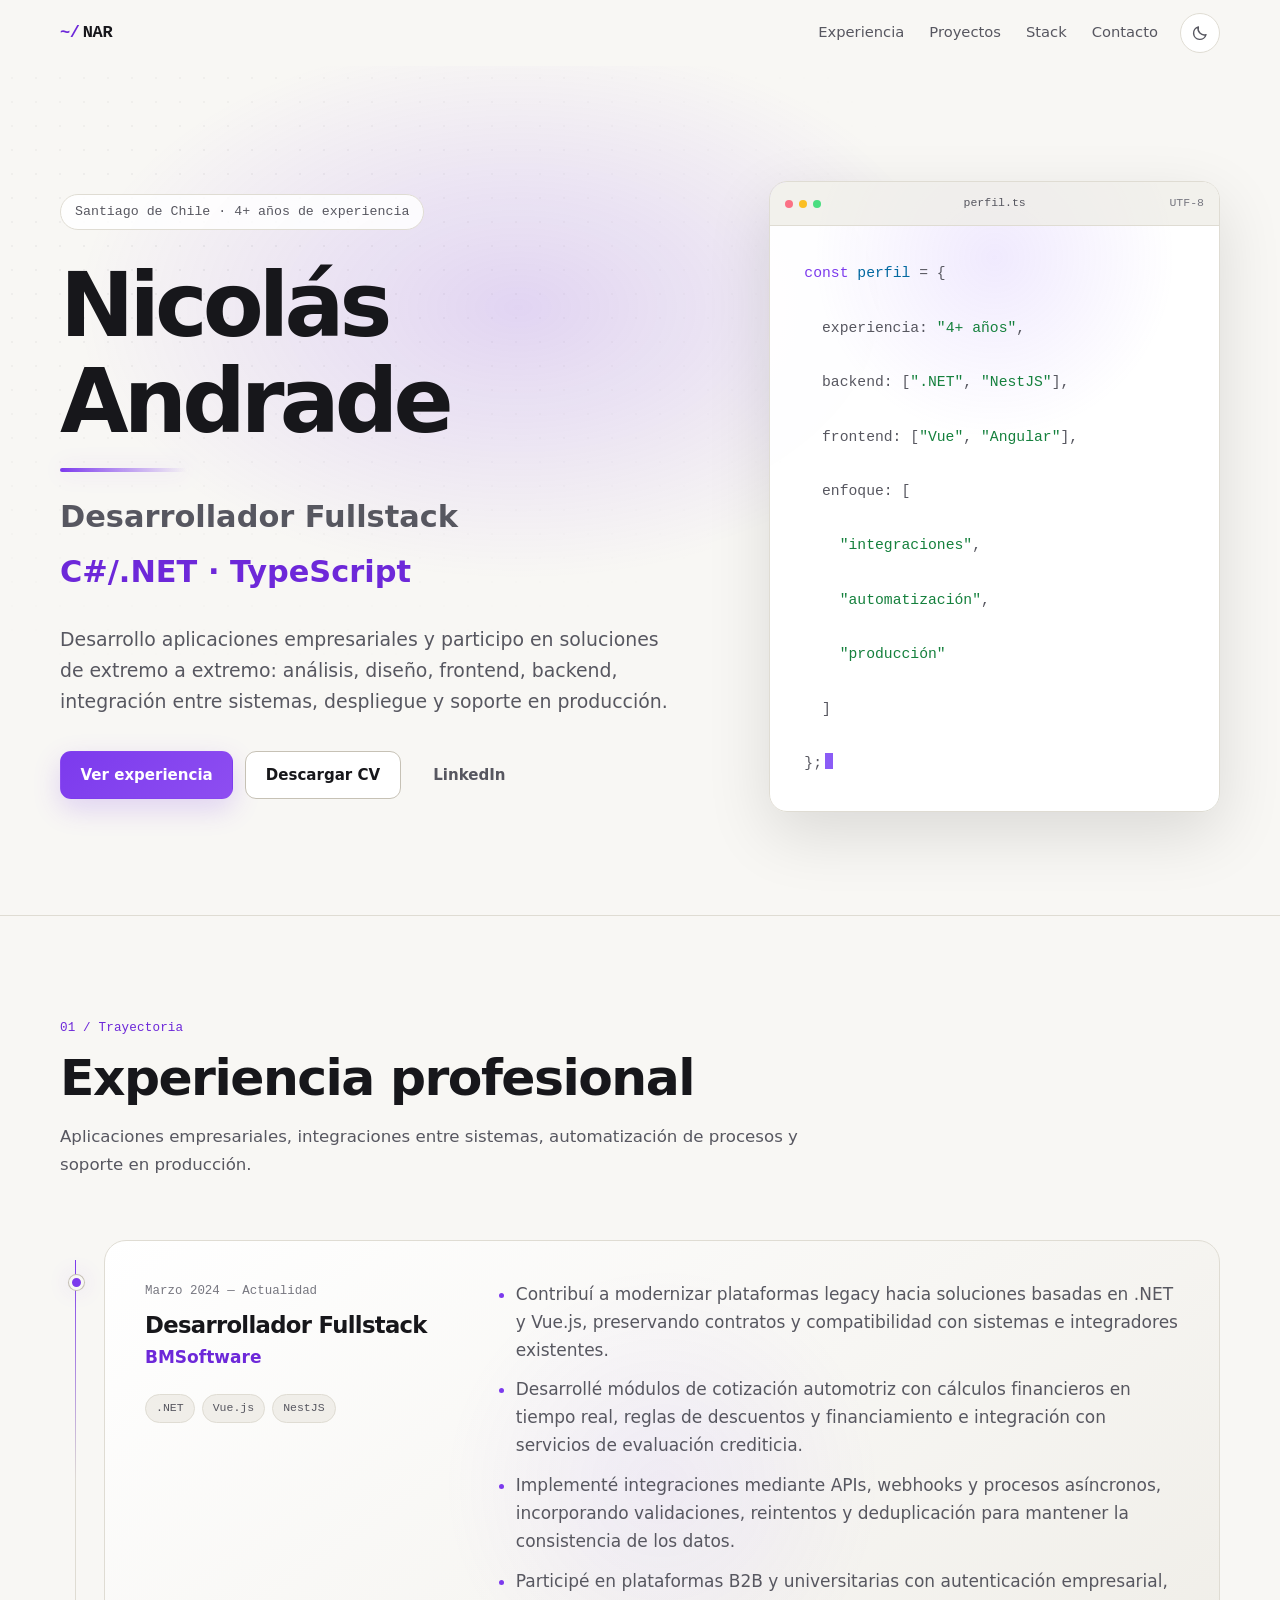
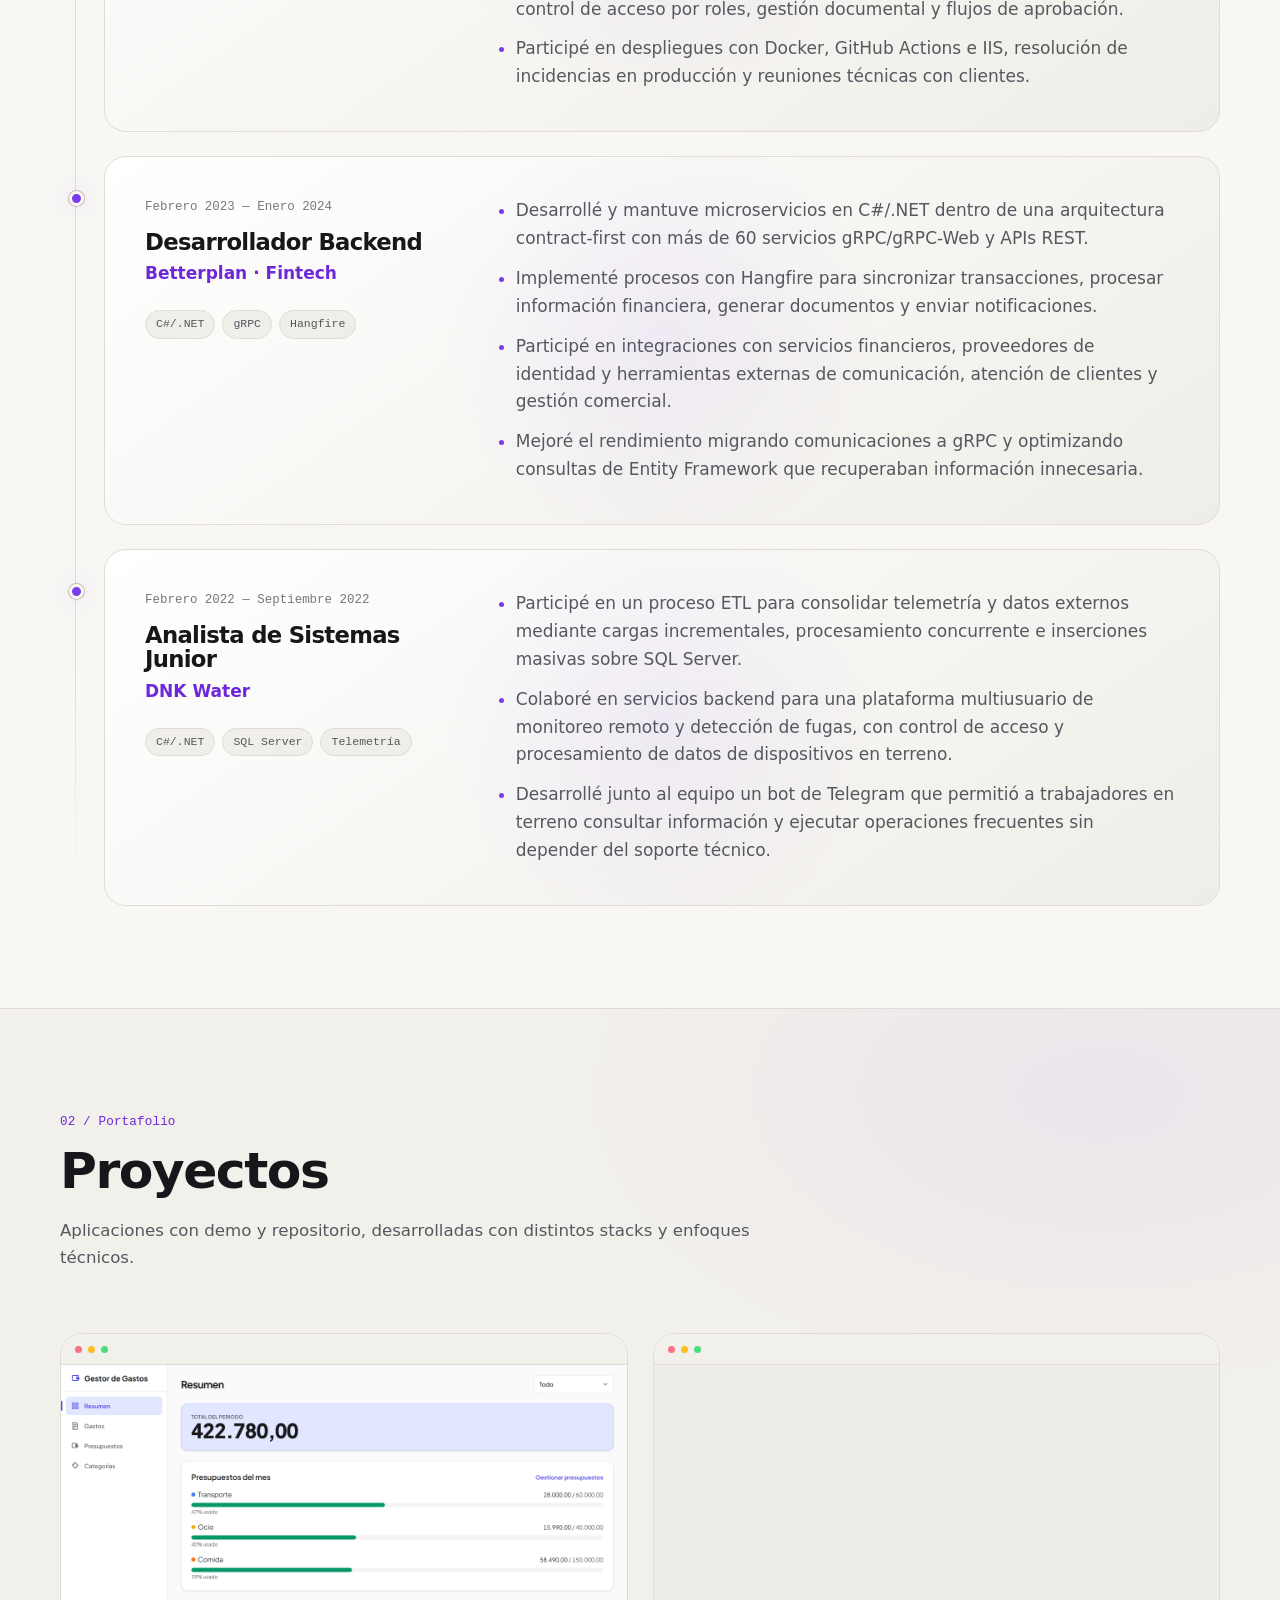
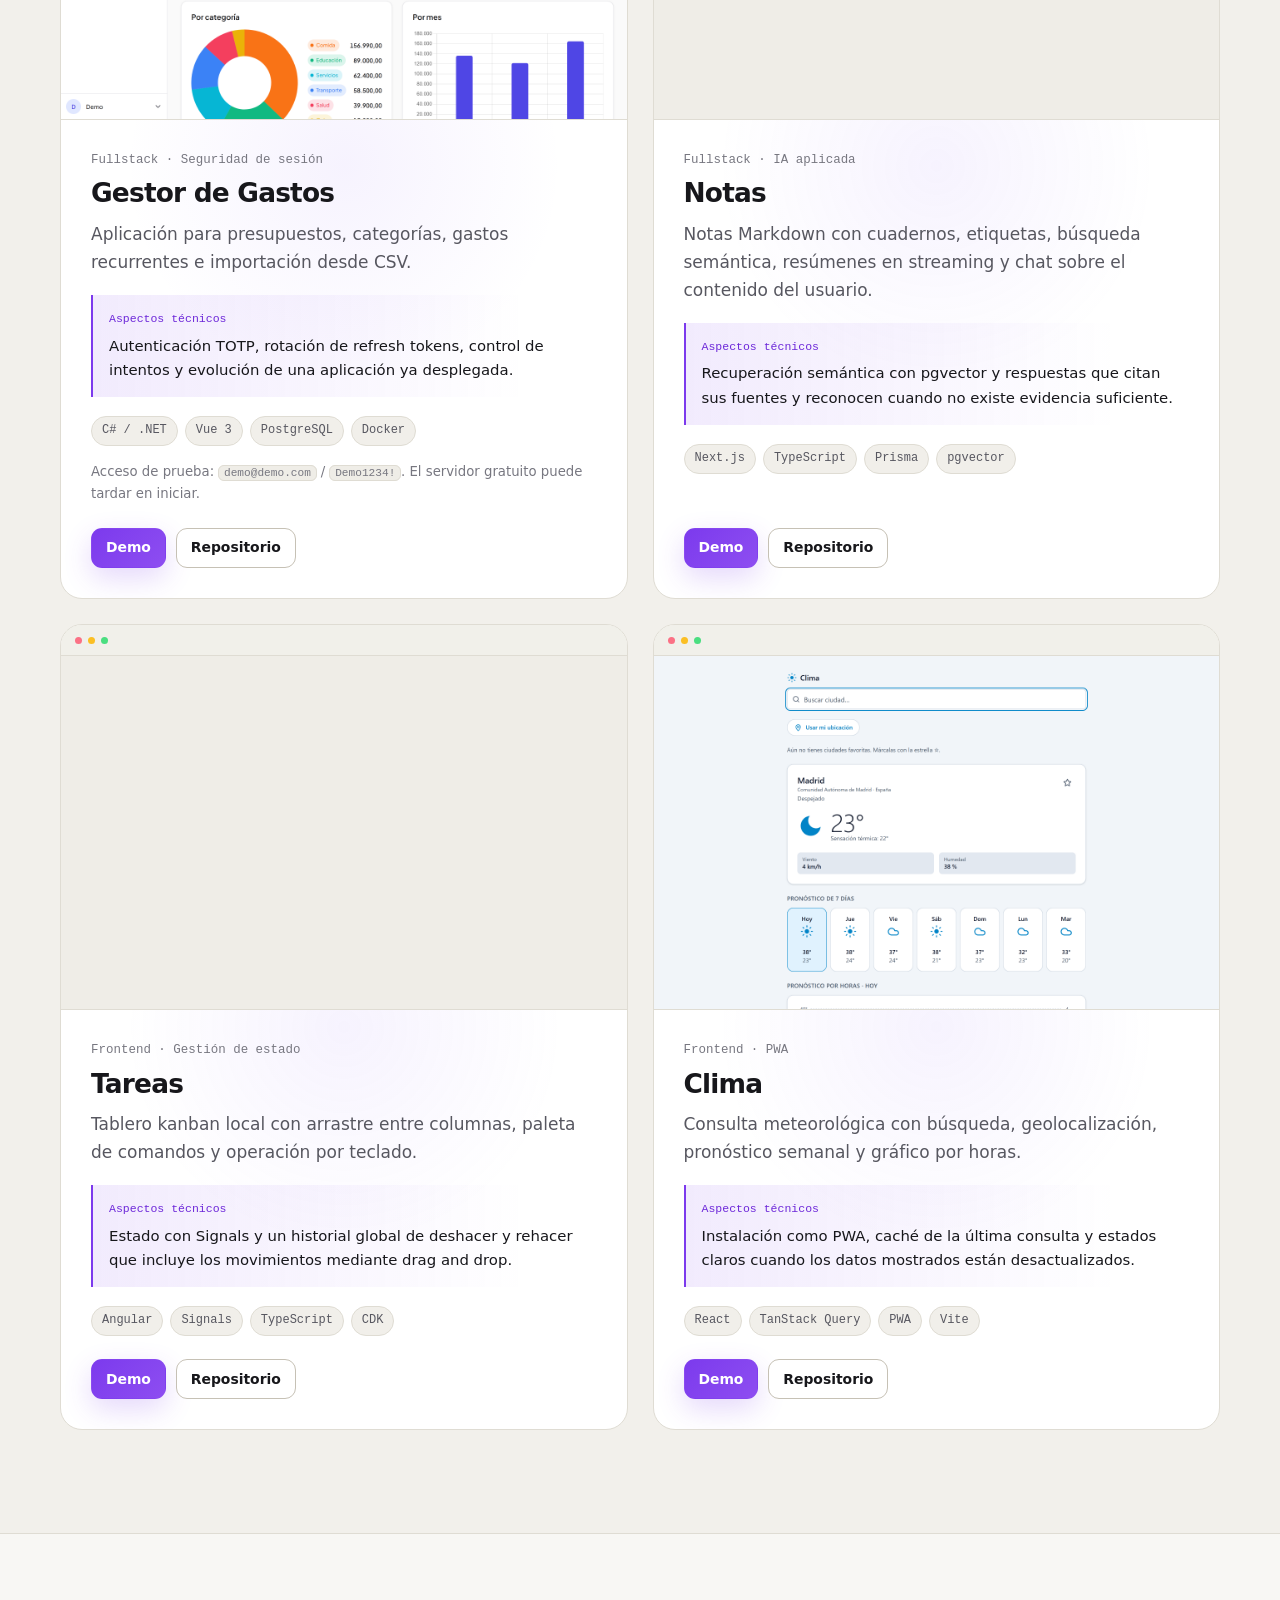
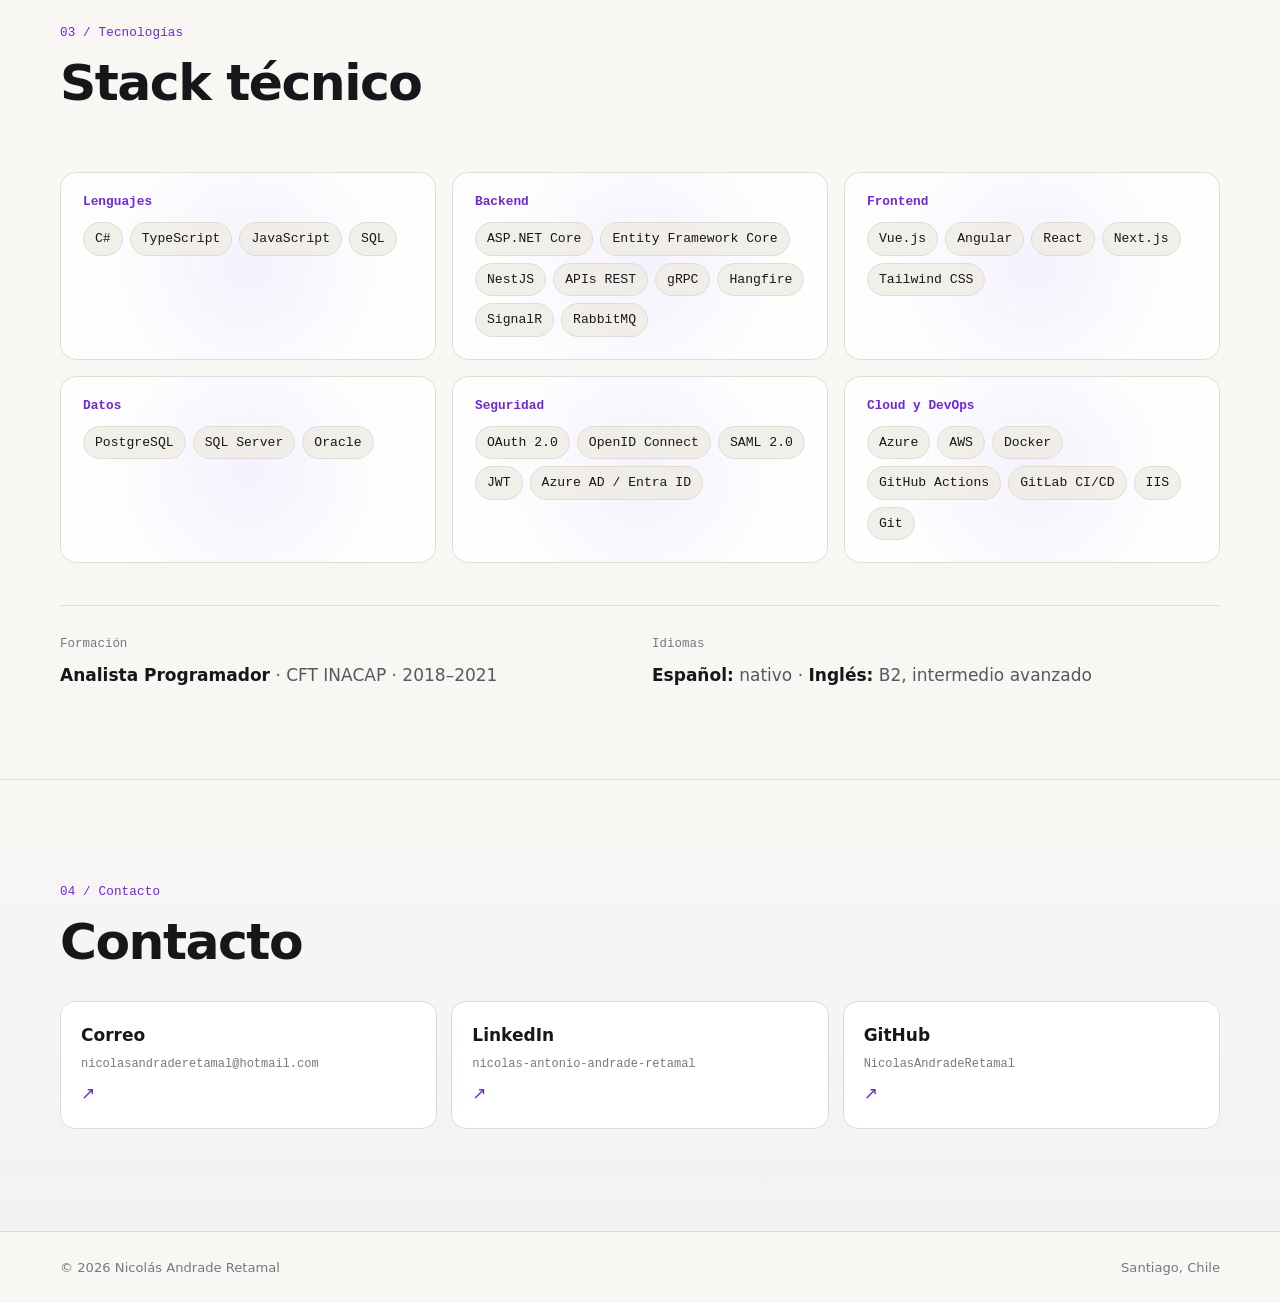
==== commit 1753a7ce: "feat: enhance theme management and UI interactions - Improved theme toggle functionality with better" ====
--- a/index.html
+++ b/index.html
@@ -8,7 +8,7 @@
       name="description"
       content="Desarrollador Fullstack en Santiago de Chile con más de 4 años de experiencia en C#/.NET, TypeScript, aplicaciones empresariales, integración de sistemas y automatización de procesos."
     />
-    <meta name="theme-color" content="#0a0a0c" />
+    <meta name="theme-color" content="#09090d" />
     <meta name="color-scheme" content="dark light" />
     <link rel="canonical" href="https://nicolasandraderetamal.github.io/" />
 
@@ -38,6 +38,9 @@
     <meta property="og:locale" content="es_CL" />
     <meta name="twitter:card" content="summary_large_image" />
 
+    <script>
+      document.documentElement.classList.add("js");
+    </script>
     <link rel="stylesheet" href="styles.css" />
     <link
       rel="icon"
@@ -74,11 +77,14 @@
     </script>
   </head>
   <body>
+    <div class="scroll-progress" aria-hidden="true">
+      <span data-scroll-progress></span>
+    </div>
     <a class="skip" href="#contenido">Saltar al contenido</a>
 
     <header class="topbar" data-topbar>
       <a class="topbar__brand" href="#inicio" aria-label="Ir al inicio">
-        <span class="topbar__dot" aria-hidden="true"></span>
+        <span class="topbar__prompt" aria-hidden="true">~/</span>
         <span>NAR</span>
       </a>
 
@@ -99,10 +105,10 @@
         data-navigation
         aria-label="Secciones"
       >
-        <a href="#experiencia">Experiencia</a>
-        <a href="#proyectos">Código público</a>
-        <a href="#stack">Stack</a>
-        <a href="#contacto">Contacto</a>
+        <a href="#experiencia" data-nav-link>Experiencia</a>
+        <a href="#proyectos" data-nav-link>Proyectos</a>
+        <a href="#stack" data-nav-link>Stack</a>
+        <a href="#contacto" data-nav-link>Contacto</a>
       </nav>
 
       <button
@@ -124,66 +130,80 @@
     </header>
 
     <main id="contenido">
-      <section class="hero" id="inicio">
+      <section class="hero" id="inicio" data-section>
         <div class="hero__glow" aria-hidden="true"></div>
-        <div class="hero__inner">
-          <p class="hero__eyebrow reveal">
-            Santiago de Chile · 4+ años de experiencia
-          </p>
-          <h1 class="hero__title reveal">Nicolás Andrade</h1>
-          <p class="hero__role reveal">
-            Desarrollador Fullstack
-            <span class="accent">C#/.NET · TypeScript</span>
-          </p>
-          <p class="hero__lead reveal">
-            Desarrollo aplicaciones empresariales y participo en soluciones de
-            extremo a extremo: análisis, diseño, frontend, backend, integración
-            entre sistemas, despliegue y soporte en producción.
-          </p>
-          <div class="hero__actions reveal">
-            <a class="btn btn--primary" href="#experiencia">Ver experiencia</a>
-            <a class="btn" href="cv/nicolas-andrade-cv.pdf" download
-              >Descargar CV</a
-            >
-            <a
-              class="btn btn--quiet"
-              href="https://www.linkedin.com/in/nicolas-antonio-andrade-retamal"
-              target="_blank"
-              rel="me noopener noreferrer"
-              >LinkedIn</a
-            >
+        <div class="hero__grid" aria-hidden="true"></div>
+
+        <div class="hero__layout">
+          <div class="hero__copy">
+            <p class="hero__eyebrow reveal">
+              Santiago de Chile · 4+ años de experiencia
+            </p>
+            <h1 class="hero__title reveal">Nicolás Andrade</h1>
+            <p class="hero__role reveal">
+              Desarrollador Fullstack
+              <span class="accent">C#/.NET · TypeScript</span>
+            </p>
+            <p class="hero__lead reveal">
+              Desarrollo aplicaciones empresariales y participo en soluciones de
+              extremo a extremo: análisis, diseño, frontend, backend,
+              integración entre sistemas, despliegue y soporte en producción.
+            </p>
+            <div class="hero__actions reveal">
+              <a class="btn btn--primary" href="#experiencia"
+                >Ver experiencia</a
+              >
+              <a class="btn" href="cv/nicolas-andrade-cv.pdf" download
+                >Descargar CV</a
+              >
+              <a
+                class="btn btn--quiet"
+                href="https://www.linkedin.com/in/nicolas-antonio-andrade-retamal"
+                target="_blank"
+                rel="me noopener noreferrer"
+                >LinkedIn</a
+              >
+            </div>
           </div>
 
-          <dl class="hero__proof reveal">
-            <div>
-              <dt>Ámbito</dt>
-              <dd>Aplicaciones empresariales</dd>
+          <aside class="terminal reveal" data-tilt aria-label="Resumen técnico">
+            <div class="terminal__bar">
+              <span class="terminal__dots" aria-hidden="true"
+                ><i></i><i></i><i></i
+              ></span>
+              <span class="terminal__file">perfil.ts</span>
+              <span class="terminal__status">UTF-8</span>
             </div>
-            <div>
-              <dt>Experiencia</dt>
-              <dd>Fintech, automotriz, educación, logística e industria</dd>
-            </div>
-            <div>
-              <dt>Foco</dt>
-              <dd>Integraciones, automatización y producción</dd>
-            </div>
-          </dl>
+            <pre
+              class="terminal__code"
+              aria-hidden="true"
+            ><code><span class="code-line" style="--line: 1"><span class="code-keyword">const</span> <span class="code-name">perfil</span> = {</span>
+<span class="code-line" style="--line: 2">  experiencia: <span class="code-string">"4+ años"</span>,</span>
+<span class="code-line" style="--line: 3">  backend: [<span class="code-string">".NET"</span>, <span class="code-string">"NestJS"</span>],</span>
+<span class="code-line" style="--line: 4">  frontend: [<span class="code-string">"Vue"</span>, <span class="code-string">"Angular"</span>],</span>
+<span class="code-line" style="--line: 5">  enfoque: [</span>
+<span class="code-line" style="--line: 6">    <span class="code-string">"integraciones"</span>,</span>
+<span class="code-line" style="--line: 7">    <span class="code-string">"automatización"</span>,</span>
+<span class="code-line" style="--line: 8">    <span class="code-string">"producción"</span></span>
+<span class="code-line" style="--line: 9">  ]</span>
+<span class="code-line" style="--line: 10">};<span class="code-cursor"></span></span></code></pre>
+          </aside>
         </div>
       </section>
 
-      <section class="section" id="experiencia">
+      <section class="section" id="experiencia" data-section>
         <header class="section__head reveal">
-          <p class="section__eyebrow">Experiencia</p>
-          <h2 class="section__title">Trabajo profesional</h2>
+          <p class="section__eyebrow">01 / Trayectoria</p>
+          <h2 class="section__title">Experiencia profesional</h2>
           <p class="section__lead">
-            Este es el eje de mi perfil. Resumo los problemas y
-            responsabilidades en los que he participado sin exponer información
-            confidencial de clientes o proyectos internos.
+            Aplicaciones empresariales, integraciones entre sistemas,
+            automatización de procesos y soporte en producción.
           </p>
         </header>
 
         <div class="experience-list">
-          <article class="experience reveal">
+          <article class="experience interactive-card reveal" data-card>
+            <span class="experience__marker" aria-hidden="true"></span>
             <header class="experience__head">
               <div>
                 <p class="experience__when">Marzo 2024 — Actualidad</p>
@@ -226,7 +246,8 @@
             </ul>
           </article>
 
-          <article class="experience reveal">
+          <article class="experience interactive-card reveal" data-card>
+            <span class="experience__marker" aria-hidden="true"></span>
             <header class="experience__head">
               <div>
                 <p class="experience__when">Febrero 2023 — Enero 2024</p>
@@ -263,7 +284,8 @@
             </ul>
           </article>
 
-          <article class="experience reveal">
+          <article class="experience interactive-card reveal" data-card>
+            <span class="experience__marker" aria-hidden="true"></span>
             <header class="experience__head">
               <div>
                 <p class="experience__when">Febrero 2022 — Septiembre 2022</p>
@@ -297,19 +319,23 @@
         </div>
       </section>
 
-      <section class="section section--projects" id="proyectos">
+      <section class="section section--projects" id="proyectos" data-section>
         <header class="section__head reveal">
-          <p class="section__eyebrow">Código público</p>
-          <h2 class="section__title">Proyectos de portafolio</h2>
+          <p class="section__eyebrow">02 / Portafolio</p>
+          <h2 class="section__title">Proyectos</h2>
           <p class="section__lead">
-            Proyectos acotados creados para demostrar tecnologías y decisiones
-            de implementación con código público y despliegue real. Complementan
-            —no reemplazan— mi experiencia profesional.
+            Aplicaciones con demo y repositorio, desarrolladas con distintos
+            stacks y enfoques técnicos.
           </p>
         </header>
 
         <div class="projects">
-          <article class="project reveal" id="proyecto-gestor">
+          <article
+            class="project interactive-card reveal"
+            id="proyecto-gestor"
+            data-card
+            data-tilt
+          >
             <a
               class="project__media"
               href="https://gestor-gastos-web.onrender.com/"
@@ -333,11 +359,13 @@
                 Aplicación para presupuestos, categorías, gastos recurrentes e
                 importación desde CSV.
               </p>
-              <p class="project__focus">
-                <span>Demuestra</span> autenticación TOTP, rotación de refresh
-                tokens, control de intentos y evolución de una aplicación ya
-                desplegada.
-              </p>
+              <div class="project__focus">
+                <span>Aspectos técnicos</span>
+                <p>
+                  Autenticación TOTP, rotación de refresh tokens, control de
+                  intentos y evolución de una aplicación ya desplegada.
+                </p>
+              </div>
               <ul class="chips">
                 <li>C# / .NET</li>
                 <li>Vue 3</li>
@@ -345,8 +373,9 @@
                 <li>Docker</li>
               </ul>
               <p class="project__note">
-                Prueba: <code>demo@demo.com</code> / <code>Demo1234!</code>. El
-                servidor gratuito puede tardar en iniciar.
+                Acceso de prueba: <code>demo@demo.com</code> /
+                <code>Demo1234!</code>. El servidor gratuito puede tardar en
+                iniciar.
               </p>
               <div class="project__links">
                 <a
@@ -354,20 +383,25 @@
                   href="https://gestor-gastos-web.onrender.com/"
                   target="_blank"
                   rel="noopener noreferrer"
-                  >Abrir demo</a
+                  >Demo</a
                 >
                 <a
                   class="btn btn--small"
                   href="https://github.com/NicolasAndradeRetamal/gestor-gastos"
                   target="_blank"
                   rel="noopener noreferrer"
-                  >Ver código</a
+                  >Repositorio</a
                 >
               </div>
             </div>
           </article>
 
-          <article class="project reveal" id="proyecto-notas">
+          <article
+            class="project interactive-card reveal"
+            id="proyecto-notas"
+            data-card
+            data-tilt
+          >
             <a
               class="project__media"
               href="https://notas-app-teal.vercel.app/"
@@ -391,11 +425,13 @@
                 Notas Markdown con cuadernos, etiquetas, búsqueda semántica,
                 resúmenes en streaming y chat sobre el contenido del usuario.
               </p>
-              <p class="project__focus">
-                <span>Demuestra</span> recuperación semántica con pgvector y
-                respuestas que citan sus fuentes y reconocen cuando no existe
-                evidencia suficiente.
-              </p>
+              <div class="project__focus">
+                <span>Aspectos técnicos</span>
+                <p>
+                  Recuperación semántica con pgvector y respuestas que citan sus
+                  fuentes y reconocen cuando no existe evidencia suficiente.
+                </p>
+              </div>
               <ul class="chips">
                 <li>Next.js</li>
                 <li>TypeScript</li>
@@ -408,20 +444,25 @@
                   href="https://notas-app-teal.vercel.app/"
                   target="_blank"
                   rel="noopener noreferrer"
-                  >Abrir demo</a
+                  >Demo</a
                 >
                 <a
                   class="btn btn--small"
                   href="https://github.com/NicolasAndradeRetamal/notas-app"
                   target="_blank"
                   rel="noopener noreferrer"
-                  >Ver código</a
+                  >Repositorio</a
                 >
               </div>
             </div>
           </article>
 
-          <article class="project reveal" id="proyecto-tareas">
+          <article
+            class="project interactive-card reveal"
+            id="proyecto-tareas"
+            data-card
+            data-tilt
+          >
             <a
               class="project__media"
               href="https://nicolasandraderetamal.github.io/tareas-angular/"
@@ -445,11 +486,13 @@
                 Tablero kanban local con arrastre entre columnas, paleta de
                 comandos y operación por teclado.
               </p>
-              <p class="project__focus">
-                <span>Demuestra</span> estado con Signals y un historial global
-                de deshacer/rehacer que incluye movimientos mediante drag and
-                drop.
-              </p>
+              <div class="project__focus">
+                <span>Aspectos técnicos</span>
+                <p>
+                  Estado con Signals y un historial global de deshacer y rehacer
+                  que incluye los movimientos mediante drag and drop.
+                </p>
+              </div>
               <ul class="chips">
                 <li>Angular</li>
                 <li>Signals</li>
@@ -462,20 +505,25 @@
                   href="https://nicolasandraderetamal.github.io/tareas-angular/"
                   target="_blank"
                   rel="noopener noreferrer"
-                  >Abrir demo</a
+                  >Demo</a
                 >
                 <a
                   class="btn btn--small"
                   href="https://github.com/NicolasAndradeRetamal/tareas-angular"
                   target="_blank"
                   rel="noopener noreferrer"
-                  >Ver código</a
+                  >Repositorio</a
                 >
               </div>
             </div>
           </article>
 
-          <article class="project reveal" id="proyecto-clima">
+          <article
+            class="project interactive-card reveal"
+            id="proyecto-clima"
+            data-card
+            data-tilt
+          >
             <a
               class="project__media"
               href="https://nicolasandraderetamal.github.io/clima-react/"
@@ -499,11 +547,13 @@
                 Consulta meteorológica con búsqueda, geolocalización, pronóstico
                 semanal y gráfico por horas.
               </p>
-              <p class="project__focus">
-                <span>Demuestra</span> instalación como PWA, caché de la última
-                consulta y comunicación explícita cuando los datos mostrados
-                están desactualizados.
-              </p>
+              <div class="project__focus">
+                <span>Aspectos técnicos</span>
+                <p>
+                  Instalación como PWA, caché de la última consulta y estados
+                  claros cuando los datos mostrados están desactualizados.
+                </p>
+              </div>
               <ul class="chips">
                 <li>React</li>
                 <li>TanStack Query</li>
@@ -516,14 +566,14 @@
                   href="https://nicolasandraderetamal.github.io/clima-react/"
                   target="_blank"
                   rel="noopener noreferrer"
-                  >Abrir demo</a
+                  >Demo</a
                 >
                 <a
                   class="btn btn--small"
                   href="https://github.com/NicolasAndradeRetamal/clima-react"
                   target="_blank"
                   rel="noopener noreferrer"
-                  >Ver código</a
+                  >Repositorio</a
                 >
               </div>
             </div>
@@ -531,14 +581,14 @@
         </div>
       </section>
 
-      <section class="section section--tight" id="stack">
+      <section class="section section--tight" id="stack" data-section>
         <header class="section__head reveal">
-          <p class="section__eyebrow">Herramientas</p>
+          <p class="section__eyebrow">03 / Tecnologías</p>
           <h2 class="section__title">Stack técnico</h2>
         </header>
 
         <div class="stack reveal">
-          <section class="stack__group">
+          <section class="stack__group interactive-card" data-card>
             <h3>Lenguajes</h3>
             <ul class="chips chips--lg">
               <li>C#</li>
@@ -547,7 +597,7 @@
               <li>SQL</li>
             </ul>
           </section>
-          <section class="stack__group">
+          <section class="stack__group interactive-card" data-card>
             <h3>Backend</h3>
             <ul class="chips chips--lg">
               <li>ASP.NET Core</li>
@@ -560,7 +610,7 @@
               <li>RabbitMQ</li>
             </ul>
           </section>
-          <section class="stack__group">
+          <section class="stack__group interactive-card" data-card>
             <h3>Frontend</h3>
             <ul class="chips chips--lg">
               <li>Vue.js</li>
@@ -570,7 +620,7 @@
               <li>Tailwind CSS</li>
             </ul>
           </section>
-          <section class="stack__group">
+          <section class="stack__group interactive-card" data-card>
             <h3>Datos</h3>
             <ul class="chips chips--lg">
               <li>PostgreSQL</li>
@@ -578,7 +628,7 @@
               <li>Oracle</li>
             </ul>
           </section>
-          <section class="stack__group">
+          <section class="stack__group interactive-card" data-card>
             <h3>Seguridad</h3>
             <ul class="chips chips--lg">
               <li>OAuth 2.0</li>
@@ -588,7 +638,7 @@
               <li>Azure AD / Entra ID</li>
             </ul>
           </section>
-          <section class="stack__group">
+          <section class="stack__group interactive-card" data-card>
             <h3>Cloud y DevOps</h3>
             <ul class="chips chips--lg">
               <li>Azure</li>
@@ -619,36 +669,45 @@
         </div>
       </section>
 
-      <section class="section section--contact" id="contacto">
-        <div class="contact reveal">
-          <p class="section__eyebrow">Contacto</p>
-          <h2 class="contact__title">Hablemos</h2>
-          <p class="contact__lead">
-            Para oportunidades o consultas profesionales, puedes escribirme por
-            correo o contactarme mediante LinkedIn.
-          </p>
-          <div class="contact__actions">
-            <a
-              class="btn btn--primary"
-              href="mailto:nicolasandraderetamal@hotmail.com"
-              >Enviar correo</a
+      <section class="section section--contact" id="contacto" data-section>
+        <header class="section__head section__head--contact reveal">
+          <p class="section__eyebrow">04 / Contacto</p>
+          <h2 class="section__title">Contacto</h2>
+        </header>
+
+        <div class="contact-links reveal">
+          <a
+            class="contact-link"
+            href="mailto:nicolasandraderetamal@hotmail.com"
+          >
+            <span class="contact-link__label">Correo</span>
+            <span class="contact-link__value"
+              >nicolasandraderetamal@hotmail.com</span
             >
-            <a
-              class="btn"
-              href="https://www.linkedin.com/in/nicolas-antonio-andrade-retamal"
-              target="_blank"
-              rel="me noopener noreferrer"
-              >LinkedIn</a
+            <span class="contact-link__arrow" aria-hidden="true">↗</span>
+          </a>
+          <a
+            class="contact-link"
+            href="https://www.linkedin.com/in/nicolas-antonio-andrade-retamal"
+            target="_blank"
+            rel="me noopener noreferrer"
+          >
+            <span class="contact-link__label">LinkedIn</span>
+            <span class="contact-link__value"
+              >nicolas-antonio-andrade-retamal</span
             >
-            <a
-              class="btn"
-              href="https://github.com/NicolasAndradeRetamal"
-              target="_blank"
-              rel="me noopener noreferrer"
-              >GitHub</a
-            >
-          </div>
-          <p class="contact__email">nicolasandraderetamal@hotmail.com</p>
+            <span class="contact-link__arrow" aria-hidden="true">↗</span>
+          </a>
+          <a
+            class="contact-link"
+            href="https://github.com/NicolasAndradeRetamal"
+            target="_blank"
+            rel="me noopener noreferrer"
+          >
+            <span class="contact-link__label">GitHub</span>
+            <span class="contact-link__value">NicolasAndradeRetamal</span>
+            <span class="contact-link__arrow" aria-hidden="true">↗</span>
+          </a>
         </div>
       </section>
     </main>
--- a/styles.css
+++ b/styles.css
@@ -1,22 +1,27 @@
 /* ---------- Tokens ---------- */
 :root {
-  --bg: #0a0a0c;
-  --bg-raised: #111116;
-  --bg-sunken: #08080a;
-  --line: #25252e;
-  --line-strong: #383844;
-  --ink: #f3f3f5;
-  --ink-muted: #aaaab5;
-  --ink-subtle: #777784;
+  --bg: #09090d;
+  --bg-raised: #111119;
+  --bg-sunken: #08080b;
+  --bg-soft: #15151e;
+  --line: #252531;
+  --line-strong: #3b3b49;
+  --ink: #f4f4f6;
+  --ink-muted: #aaaab6;
+  --ink-subtle: #777785;
   --accent: #8b5cf6;
-  --accent-text: #b8a4ff;
-  --accent-soft: rgba(139, 92, 246, 0.15);
+  --accent-bright: #a78bfa;
+  --accent-text: #c0afff;
+  --accent-soft: rgba(139, 92, 246, 0.14);
   --accent-ink: #ffffff;
-  --glow: rgba(139, 92, 246, 0.22);
+  --glow: rgba(139, 92, 246, 0.24);
+  --code-keyword: #c4b5fd;
+  --code-string: #86efac;
+  --code-name: #7dd3fc;
   --shadow-strength: 0.5;
   --radius: 14px;
   --radius-lg: 22px;
-  --shadow: 0 18px 48px rgba(0, 0, 0, var(--shadow-strength));
+  --shadow: 0 22px 65px rgba(0, 0, 0, var(--shadow-strength));
   --ease: cubic-bezier(0.22, 0.61, 0.36, 1);
   --wrap: 1160px;
   --mono: ui-monospace, "Cascadia Code", "JetBrains Mono", Consolas, monospace;
@@ -24,36 +29,46 @@
 
 @media (prefers-color-scheme: light) {
   :root:not([data-theme="dark"]) {
-    --bg: #faf9f6;
+    --bg: #f8f7f4;
     --bg-raised: #ffffff;
-    --bg-sunken: #f3f1ec;
-    --line: #e2dfd6;
-    --line-strong: #cbc7bb;
+    --bg-sunken: #efede7;
+    --bg-soft: #f4f2ed;
+    --line: #dfdcd3;
+    --line-strong: #c6c1b5;
     --ink: #17171b;
-    --ink-muted: #585861;
-    --ink-subtle: #777782;
+    --ink-muted: #575760;
+    --ink-subtle: #777780;
     --accent: #7c3aed;
+    --accent-bright: #8b5cf6;
     --accent-text: #6d28d9;
-    --accent-soft: rgba(124, 58, 237, 0.12);
-    --glow: rgba(124, 58, 237, 0.2);
-    --shadow-strength: 0.11;
+    --accent-soft: rgba(124, 58, 237, 0.1);
+    --glow: rgba(124, 58, 237, 0.18);
+    --code-keyword: #7c3aed;
+    --code-string: #15803d;
+    --code-name: #0369a1;
+    --shadow-strength: 0.12;
   }
 }
 
 :root[data-theme="light"] {
-  --bg: #faf9f6;
+  --bg: #f8f7f4;
   --bg-raised: #ffffff;
-  --bg-sunken: #f3f1ec;
-  --line: #e2dfd6;
-  --line-strong: #cbc7bb;
+  --bg-sunken: #efede7;
+  --bg-soft: #f4f2ed;
+  --line: #dfdcd3;
+  --line-strong: #c6c1b5;
   --ink: #17171b;
-  --ink-muted: #585861;
-  --ink-subtle: #777782;
+  --ink-muted: #575760;
+  --ink-subtle: #777780;
   --accent: #7c3aed;
+  --accent-bright: #8b5cf6;
   --accent-text: #6d28d9;
-  --accent-soft: rgba(124, 58, 237, 0.12);
-  --glow: rgba(124, 58, 237, 0.2);
-  --shadow-strength: 0.11;
+  --accent-soft: rgba(124, 58, 237, 0.1);
+  --glow: rgba(124, 58, 237, 0.18);
+  --code-keyword: #7c3aed;
+  --code-string: #15803d;
+  --code-name: #0369a1;
+  --shadow-strength: 0.12;
 }
 
 *,
@@ -67,7 +82,14 @@
 }
 body {
   margin: 0;
-  background: var(--bg);
+  min-width: 320px;
+  background:
+    radial-gradient(
+      900px 560px at 76% -14%,
+      rgba(139, 92, 246, 0.09),
+      transparent 67%
+    ),
+    var(--bg);
   color: var(--ink);
   font-family:
     "Segoe UI Variable Display",
@@ -79,13 +101,30 @@
   font-size: 17px;
   line-height: 1.64;
   -webkit-font-smoothing: antialiased;
-}
+  text-rendering: optimizeLegibility;
+}
+body::before {
+  content: "";
+  position: fixed;
+  inset: 0;
+  z-index: -1;
+  pointer-events: none;
+  background-image:
+    linear-gradient(rgba(255, 255, 255, 0.018) 1px, transparent 1px),
+    linear-gradient(90deg, rgba(255, 255, 255, 0.018) 1px, transparent 1px);
+  background-size: 54px 54px;
+  mask-image: linear-gradient(to bottom, #000 0%, transparent 72%);
+}
+:root[data-theme="light"] body::before {
+  opacity: 0.24;
+}
+
 h1,
 h2,
 h3 {
   margin: 0;
-  line-height: 1.1;
-  letter-spacing: -0.028em;
+  line-height: 1.08;
+  letter-spacing: -0.03em;
   font-weight: 680;
 }
 p {
@@ -106,6 +145,9 @@
   border: 1px solid var(--line);
   border-radius: 6px;
   padding: 0.1em 0.42em;
+}
+section[id] {
+  scroll-margin-top: 84px;
 }
 :focus-visible {
   outline: 2px solid var(--accent);
@@ -135,6 +177,22 @@
 }
 .skip:focus {
   left: 12px;
+}
+.scroll-progress {
+  position: fixed;
+  inset: 0 0 auto;
+  z-index: 100;
+  height: 2px;
+  pointer-events: none;
+}
+.scroll-progress span {
+  display: block;
+  width: 100%;
+  height: 100%;
+  background: linear-gradient(90deg, var(--accent), #c084fc);
+  transform: scaleX(0);
+  transform-origin: left center;
+  box-shadow: 0 0 16px var(--glow);
 }
 
 /* ---------- Navegación ---------- */
@@ -148,28 +206,29 @@
   min-height: 66px;
   padding: 12px max(24px, calc((100vw - var(--wrap)) / 2));
   background: color-mix(in srgb, var(--bg) 82%, transparent);
-  backdrop-filter: blur(15px);
+  backdrop-filter: blur(16px) saturate(135%);
+  -webkit-backdrop-filter: blur(16px) saturate(135%);
   border-bottom: 1px solid transparent;
   transition:
     border-color 180ms var(--ease),
-    background 180ms var(--ease);
+    background 180ms var(--ease),
+    box-shadow 180ms var(--ease);
 }
 .topbar.is-stuck {
   border-bottom-color: var(--line);
+  box-shadow: 0 8px 30px rgba(0, 0, 0, 0.08);
 }
 .topbar__brand {
   display: inline-flex;
   align-items: center;
-  gap: 10px;
+  gap: 3px;
   font-family: var(--mono);
-  font-weight: 650;
+  font-weight: 670;
   text-decoration: none;
-}
-.topbar__dot {
-  width: 9px;
-  height: 9px;
-  border-radius: 3px;
-  background: var(--accent);
+  letter-spacing: -0.02em;
+}
+.topbar__prompt {
+  color: var(--accent-text);
 }
 .topbar__nav {
   margin-left: auto;
@@ -179,12 +238,30 @@
   font-size: 0.92rem;
 }
 .topbar__nav a {
+  position: relative;
+  padding: 7px 0;
   color: var(--ink-muted);
   text-decoration: none;
   transition: color 150ms var(--ease);
 }
-.topbar__nav a:hover {
+.topbar__nav a::after {
+  content: "";
+  position: absolute;
+  left: 0;
+  right: 0;
+  bottom: 0;
+  height: 2px;
+  border-radius: 999px;
+  background: var(--accent);
+  transform: scaleX(0);
+  transition: transform 180ms var(--ease);
+}
+.topbar__nav a:hover,
+.topbar__nav a.is-active {
   color: var(--ink);
+}
+.topbar__nav a.is-active::after {
+  transform: scaleX(1);
 }
 
 .theme-toggle,
@@ -198,11 +275,16 @@
   background: var(--bg-raised);
   color: var(--ink-muted);
   cursor: pointer;
+  transition:
+    transform 160ms var(--ease),
+    border-color 160ms var(--ease),
+    color 160ms var(--ease);
 }
 .theme-toggle:hover,
 .menu-toggle:hover {
   color: var(--ink);
   border-color: var(--line-strong);
+  transform: translateY(-1px);
 }
 .theme-toggle .icon--moon {
   display: none;
@@ -246,66 +328,92 @@
 /* ---------- Hero ---------- */
 .hero {
   position: relative;
-  overflow: hidden;
-  padding: clamp(84px, 11vw, 150px) max(24px, calc((100vw - var(--wrap)) / 2))
-    clamp(70px, 9vw, 116px);
-}
-.hero::before {
-  content: "";
+  overflow: clip;
+  min-height: calc(100svh - 66px);
+  display: grid;
+  align-items: center;
+  padding: clamp(76px, 9vw, 128px) max(24px, calc((100vw - var(--wrap)) / 2))
+    clamp(70px, 8vw, 106px);
+}
+.hero__grid {
   position: absolute;
   inset: 0;
+  pointer-events: none;
   background-image: radial-gradient(currentColor 1px, transparent 1px);
   background-size: 24px 24px;
   color: var(--ink);
-  opacity: 0.052;
-  mask-image: radial-gradient(85% 75% at 25% 25%, #000, transparent);
-  pointer-events: none;
+  opacity: 0.05;
+  mask-image: radial-gradient(80% 72% at 18% 23%, #000, transparent 72%);
 }
 .hero__glow {
   position: absolute;
-  inset: -30% -22% -15%;
+  inset: -25% -18% -12%;
   background: radial-gradient(
-    650px 390px at var(--gx, 46%) var(--gy, 38%),
+    650px 400px at var(--gx, 43%) var(--gy, 39%),
     var(--glow),
     transparent 68%
   );
   mask-image: radial-gradient(105% 92% at 50% 42%, #000 45%, transparent 100%);
   pointer-events: none;
 }
-.hero__inner {
+.hero__layout {
   position: relative;
-  max-width: 980px;
+  width: min(100%, var(--wrap));
+  margin: 0 auto;
+  display: grid;
+  grid-template-columns: minmax(0, 1.1fr) minmax(350px, 0.8fr);
+  align-items: center;
+  gap: clamp(46px, 7vw, 96px);
+}
+.hero__copy {
+  min-width: 0;
 }
 .hero__eyebrow {
   display: inline-flex;
   font-family: var(--mono);
-  font-size: 0.84rem;
+  font-size: 0.83rem;
   color: var(--ink-muted);
   border: 1px solid var(--line);
-  background: var(--bg-raised);
+  background: color-mix(in srgb, var(--bg-raised) 86%, transparent);
   border-radius: 999px;
   padding: 6px 14px;
   margin-bottom: 28px;
+  box-shadow: inset 0 1px rgba(255, 255, 255, 0.025);
 }
 .hero__title {
-  font-size: clamp(3rem, 7vw, 5.2rem);
-  font-weight: 730;
-  letter-spacing: -0.052em;
+  font-size: clamp(3.15rem, 7vw, 5.55rem);
+  font-weight: 750;
+  letter-spacing: -0.055em;
+  text-wrap: balance;
+}
+.hero__title::after {
+  content: "";
+  display: block;
+  width: clamp(70px, 10vw, 130px);
+  height: 4px;
+  margin-top: 18px;
+  border-radius: 999px;
+  background: linear-gradient(90deg, var(--accent), transparent);
+  box-shadow: 0 0 22px var(--glow);
 }
 .hero__role {
-  margin-top: 14px;
-  font-size: clamp(1.38rem, 3vw, 2rem);
+  margin-top: 20px;
+  font-size: clamp(1.34rem, 2.7vw, 1.9rem);
   font-weight: 620;
   color: var(--ink-muted);
 }
 .accent {
   color: var(--accent-text);
 }
+.hero__role .accent {
+  display: block;
+  margin-top: 5px;
+}
 .hero__lead {
-  margin-top: 28px;
-  max-width: 68ch;
+  margin-top: 27px;
+  max-width: 66ch;
   color: var(--ink-muted);
-  font-size: clamp(1.05rem, 2vw, 1.23rem);
+  font-size: clamp(1.04rem, 1.75vw, 1.18rem);
 }
 .hero__actions {
   display: flex;
@@ -313,31 +421,129 @@
   gap: 12px;
   margin-top: 34px;
 }
-.hero__proof {
+
+/* Terminal decorativo */
+.terminal {
+  position: relative;
+  min-width: 0;
+  border: 1px solid var(--line);
+  border-radius: 18px;
+  background:
+    radial-gradient(
+      430px circle at var(--mx, 50%) var(--my, 12%),
+      rgba(139, 92, 246, 0.13),
+      transparent 42%
+    ),
+    color-mix(in srgb, var(--bg-raised) 94%, transparent);
+  box-shadow:
+    var(--shadow),
+    inset 0 1px rgba(255, 255, 255, 0.035);
+  overflow: hidden;
+  transform-style: preserve-3d;
+  transform: perspective(1000px) rotateX(var(--rx, 0deg))
+    rotateY(var(--ry, 0deg));
+  transition:
+    transform 170ms var(--ease),
+    border-color 170ms var(--ease);
+}
+.terminal::before {
+  content: "";
+  position: absolute;
+  inset: -1px;
+  border-radius: inherit;
+  padding: 1px;
+  background: linear-gradient(
+    135deg,
+    rgba(167, 139, 250, 0.46),
+    transparent 32%,
+    transparent 68%,
+    rgba(125, 211, 252, 0.16)
+  );
+  -webkit-mask:
+    linear-gradient(#000 0 0) content-box,
+    linear-gradient(#000 0 0);
+  -webkit-mask-composite: xor;
+  mask-composite: exclude;
+  pointer-events: none;
+}
+.terminal__bar {
   display: grid;
-  grid-template-columns: 0.75fr 1.6fr 1.25fr;
-  gap: 0;
-  margin: 58px 0 0;
-  padding: 28px 0 0;
-  border-top: 1px solid var(--line);
-}
-.hero__proof div {
-  padding-right: clamp(18px, 4vw, 48px);
-}
-.hero__proof div + div {
-  padding-left: clamp(18px, 4vw, 48px);
-  border-left: 1px solid var(--line);
-}
-.hero__proof dt {
+  grid-template-columns: 1fr auto 1fr;
+  align-items: center;
+  min-height: 44px;
+  padding: 0 15px;
+  border-bottom: 1px solid var(--line);
+  background: color-mix(in srgb, var(--bg-sunken) 78%, transparent);
   font-family: var(--mono);
+  font-size: 0.72rem;
   color: var(--ink-subtle);
-  font-size: 0.76rem;
-}
-.hero__proof dd {
-  margin: 7px 0 0;
-  color: var(--ink);
-  font-weight: 610;
-  line-height: 1.42;
+}
+.terminal__dots {
+  display: inline-flex;
+  gap: 6px;
+}
+.terminal__dots i {
+  width: 8px;
+  height: 8px;
+  border-radius: 50%;
+  background: var(--line-strong);
+}
+.terminal__dots i:nth-child(1) {
+  background: #fb7185;
+}
+.terminal__dots i:nth-child(2) {
+  background: #fbbf24;
+}
+.terminal__dots i:nth-child(3) {
+  background: #4ade80;
+}
+.terminal__file {
+  justify-self: center;
+  color: var(--ink-muted);
+}
+.terminal__status {
+  justify-self: end;
+}
+.terminal__code {
+  margin: 0;
+  padding: clamp(24px, 4vw, 34px);
+  overflow: auto;
+  color: var(--ink-muted);
+  font-family: var(--mono);
+  font-size: clamp(0.78rem, 1.4vw, 0.92rem);
+  line-height: 1.85;
+  tab-size: 2;
+}
+.terminal__code code {
+  padding: 0;
+  border: 0;
+  background: none;
+  font: inherit;
+}
+.code-line {
+  display: block;
+}
+.js .terminal.is-in .code-line {
+  animation: code-line-in 380ms var(--ease) both;
+  animation-delay: calc(var(--line) * 45ms + 120ms);
+}
+.code-keyword {
+  color: var(--code-keyword);
+}
+.code-string {
+  color: var(--code-string);
+}
+.code-name {
+  color: var(--code-name);
+}
+.code-cursor {
+  display: inline-block;
+  width: 0.55em;
+  height: 1.1em;
+  margin-left: 3px;
+  vertical-align: -0.16em;
+  background: var(--accent-bright);
+  animation: cursor-blink 1.05s steps(2, jump-none) infinite;
 }
 
 /* ---------- Componentes comunes ---------- */
@@ -353,27 +559,35 @@
   color: var(--ink);
   font: inherit;
   font-size: 0.94rem;
-  font-weight: 590;
+  font-weight: 600;
   text-decoration: none;
   cursor: pointer;
+  box-shadow: inset 0 1px rgba(255, 255, 255, 0.025);
   transition:
     transform 150ms var(--ease),
     border-color 150ms var(--ease),
-    background 150ms var(--ease);
+    background 150ms var(--ease),
+    box-shadow 150ms var(--ease);
 }
 .btn:hover {
-  transform: translateY(-1px);
+  transform: translateY(-2px);
   border-color: var(--ink-subtle);
+  box-shadow: 0 10px 26px rgba(0, 0, 0, 0.12);
 }
 .btn--primary {
-  background: var(--accent);
-  border-color: var(--accent);
+  background: linear-gradient(
+    135deg,
+    var(--accent),
+    color-mix(in srgb, var(--accent) 74%, #c084fc)
+  );
+  border-color: transparent;
   color: var(--accent-ink);
   font-weight: 680;
+  box-shadow: 0 10px 28px rgba(124, 58, 237, 0.2);
 }
 .btn--primary:hover {
-  background: color-mix(in srgb, var(--accent) 85%, #fff);
-  border-color: color-mix(in srgb, var(--accent) 85%, #fff);
+  border-color: transparent;
+  box-shadow: 0 14px 35px rgba(124, 58, 237, 0.29);
 }
 .btn--quiet {
   background: transparent;
@@ -383,6 +597,7 @@
 .btn--quiet:hover {
   border-color: var(--line);
   color: var(--ink);
+  box-shadow: none;
 }
 .btn--small {
   padding: 0.55em 1em;
@@ -390,24 +605,29 @@
 }
 
 .section {
-  padding: clamp(72px, 8vw, 108px) max(24px, calc((100vw - var(--wrap)) / 2));
+  position: relative;
+  padding: clamp(76px, 8vw, 112px) max(24px, calc((100vw - var(--wrap)) / 2));
   border-top: 1px solid var(--line);
 }
 .section--tight {
-  padding-block: clamp(62px, 7vw, 88px);
+  padding-block: clamp(66px, 7vw, 92px);
 }
 .section__head {
   max-width: 760px;
-  margin-bottom: clamp(38px, 5vw, 60px);
+  margin-bottom: clamp(40px, 5vw, 62px);
+}
+.section__head--contact {
+  margin-bottom: 32px;
 }
 .section__eyebrow {
   font-family: var(--mono);
   color: var(--accent-text);
-  font-size: 0.8rem;
+  font-size: 0.79rem;
   margin-bottom: 12px;
+  letter-spacing: 0.01em;
 }
 .section__title {
-  font-size: clamp(2rem, 4vw, 3rem);
+  font-size: clamp(2.1rem, 4vw, 3.15rem);
 }
 .section__lead {
   margin-top: 18px;
@@ -415,19 +635,90 @@
   font-size: 1.04rem;
 }
 
+.interactive-card {
+  --mx: 50%;
+  --my: 50%;
+  position: relative;
+  isolation: isolate;
+}
+.interactive-card::after {
+  content: "";
+  position: absolute;
+  inset: 0;
+  z-index: -1;
+  border-radius: inherit;
+  background: radial-gradient(
+    480px circle at var(--mx) var(--my),
+    rgba(139, 92, 246, 0.095),
+    transparent 42%
+  );
+  opacity: 0;
+  transition: opacity 220ms var(--ease);
+  pointer-events: none;
+}
+.interactive-card:hover::after {
+  opacity: 1;
+}
+
 /* ---------- Experiencia ---------- */
 .experience-list {
+  position: relative;
   display: grid;
-  gap: 22px;
+  gap: 24px;
+  padding-left: 44px;
+}
+.experience-list::before {
+  content: "";
+  position: absolute;
+  left: 15px;
+  top: 20px;
+  bottom: 20px;
+  width: 1px;
+  background: linear-gradient(
+    to bottom,
+    var(--accent),
+    var(--line) 18%,
+    var(--line) 82%,
+    transparent
+  );
 }
 .experience {
   display: grid;
-  grid-template-columns: minmax(240px, 0.72fr) minmax(0, 1.6fr);
-  gap: clamp(28px, 5vw, 72px);
-  padding: clamp(26px, 3.3vw, 40px);
+  grid-template-columns: minmax(230px, 0.68fr) minmax(0, 1.62fr);
+  gap: clamp(28px, 5vw, 70px);
+  padding: clamp(27px, 3.3vw, 40px);
   border: 1px solid var(--line);
   border-radius: var(--radius-lg);
-  background: linear-gradient(145deg, var(--bg-raised), var(--bg-sunken));
+  background:
+    radial-gradient(
+      520px circle at var(--mx) var(--my),
+      rgba(139, 92, 246, 0.08),
+      transparent 42%
+    ),
+    linear-gradient(145deg, var(--bg-raised), var(--bg-sunken));
+  box-shadow: inset 0 1px rgba(255, 255, 255, 0.025);
+  transition:
+    transform 200ms var(--ease),
+    border-color 200ms var(--ease),
+    box-shadow 200ms var(--ease);
+}
+.experience:hover {
+  transform: translateY(-2px);
+  border-color: var(--line-strong);
+  box-shadow: 0 18px 42px rgba(0, 0, 0, 0.11);
+}
+.experience__marker {
+  position: absolute;
+  left: -36px;
+  top: 34px;
+  width: 15px;
+  height: 15px;
+  border: 3px solid var(--bg);
+  border-radius: 50%;
+  background: var(--accent);
+  box-shadow:
+    0 0 0 1px var(--line-strong),
+    0 0 22px var(--glow);
 }
 .experience__head {
   min-width: 0;
@@ -444,7 +735,7 @@
 .experience__company {
   margin-top: 6px;
   color: var(--accent-text);
-  font-weight: 610;
+  font-weight: 620;
 }
 .experience__tags {
   display: flex;
@@ -454,13 +745,16 @@
   padding: 0;
   margin: 22px 0 0;
 }
-.experience__tags li {
+.experience__tags li,
+.chips li {
   border: 1px solid var(--line);
-  background: var(--bg-sunken);
+  background: color-mix(in srgb, var(--bg-sunken) 86%, transparent);
   color: var(--ink-muted);
   border-radius: 999px;
+  font-family: var(--mono);
+}
+.experience__tags li {
   padding: 4px 10px;
-  font-family: var(--mono);
   font-size: 0.72rem;
 }
 .experience__highlights {
@@ -476,12 +770,19 @@
 
 /* ---------- Proyectos ---------- */
 .section--projects {
-  background: color-mix(in srgb, var(--bg-sunken) 65%, var(--bg));
+  background:
+    radial-gradient(
+      760px 430px at 86% 4%,
+      rgba(139, 92, 246, 0.07),
+      transparent 70%
+    ),
+    color-mix(in srgb, var(--bg-sunken) 66%, var(--bg));
 }
 .projects {
   display: grid;
   grid-template-columns: repeat(2, minmax(0, 1fr));
-  gap: 24px;
+  gap: 25px;
+  perspective: 1200px;
 }
 .project {
   display: flex;
@@ -489,30 +790,70 @@
   overflow: hidden;
   border: 1px solid var(--line);
   border-radius: var(--radius-lg);
-  background: var(--bg-raised);
+  background:
+    radial-gradient(
+      520px circle at var(--mx) var(--my),
+      rgba(139, 92, 246, 0.075),
+      transparent 42%
+    ),
+    var(--bg-raised);
+  box-shadow: inset 0 1px rgba(255, 255, 255, 0.025);
+  transform-style: preserve-3d;
+  transform: perspective(1200px) rotateX(var(--rx, 0deg))
+    rotateY(var(--ry, 0deg)) translateY(var(--lift, 0px));
   transition:
-    transform 220ms var(--ease),
-    border-color 220ms var(--ease);
+    transform 180ms var(--ease),
+    border-color 180ms var(--ease),
+    box-shadow 180ms var(--ease);
 }
 .project:hover {
-  transform: translateY(-3px);
+  --lift: -4px;
   border-color: var(--line-strong);
+  box-shadow: 0 24px 60px rgba(0, 0, 0, 0.16);
 }
 .project__media {
+  position: relative;
   display: block;
   overflow: hidden;
+  padding-top: 31px;
   border-bottom: 1px solid var(--line);
   background: var(--bg-sunken);
+}
+.project__media::before {
+  content: "";
+  position: absolute;
+  inset: 0 0 auto;
+  height: 31px;
+  z-index: 2;
+  background: color-mix(in srgb, var(--bg-sunken) 86%, var(--bg-raised));
+  border-bottom: 1px solid var(--line);
+}
+.project__media::after {
+  content: "";
+  position: absolute;
+  z-index: 3;
+  top: 12px;
+  left: 14px;
+  width: 7px;
+  height: 7px;
+  border-radius: 50%;
+  background: #fb7185;
+  box-shadow:
+    13px 0 #fbbf24,
+    26px 0 #4ade80;
 }
 .project__media img {
   width: 100%;
   aspect-ratio: 16 / 10;
   object-fit: cover;
   object-position: top left;
-  transition: transform 450ms var(--ease);
+  transition:
+    transform 470ms var(--ease),
+    filter 470ms var(--ease);
 }
 .project:hover .project__media img {
-  transform: scale(1.018);
+  transform: scale(1.022);
+  filter: saturate(1.04) contrast(1.02);
 }
 .project__body {
   display: flex;
@@ -527,26 +868,30 @@
 }
 .project__title {
   margin-top: 9px;
-  font-size: 1.6rem;
+  font-size: 1.65rem;
 }
 .project__text {
   margin-top: 13px;
   color: var(--ink-muted);
 }
 .project__focus {
-  margin-top: 17px;
-  padding: 14px 15px;
-  border-radius: 12px;
-  background: var(--accent-soft);
+  margin-top: 18px;
+  padding: 15px 16px;
+  border-left: 2px solid var(--accent);
+  border-radius: 0 11px 11px 0;
+  background: linear-gradient(90deg, var(--accent-soft), transparent 86%);
   color: var(--ink);
-  font-size: 0.94rem;
+  font-size: 0.93rem;
 }
 .project__focus span {
   display: block;
-  margin-bottom: 4px;
+  margin-bottom: 5px;
   color: var(--accent-text);
   font-family: var(--mono);
-  font-size: 0.73rem;
+  font-size: 0.72rem;
+}
+.project__focus p {
+  margin: 0;
 }
 .project__note {
   margin-top: 15px;
@@ -558,7 +903,7 @@
   flex-wrap: wrap;
   gap: 10px;
   margin-top: auto;
-  padding-top: 22px;
+  padding-top: 23px;
 }
 .chips {
   display: flex;
@@ -569,20 +914,15 @@
   margin: 19px 0 0;
 }
 .chips li {
-  font-family: var(--mono);
   font-size: 0.75rem;
-  color: var(--ink-muted);
-  border: 1px solid var(--line);
-  background: var(--bg-sunken);
-  border-radius: 999px;
   padding: 4px 10px;
 }
 .chips--lg {
   margin-top: 13px;
 }
 .chips--lg li {
-  font-size: 0.84rem;
-  padding: 5px 12px;
+  font-size: 0.82rem;
+  padding: 5px 11px;
   color: var(--ink);
 }
 
@@ -590,20 +930,39 @@
 .stack {
   display: grid;
   grid-template-columns: repeat(3, minmax(0, 1fr));
-  gap: 30px 38px;
+  gap: 16px;
+}
+.stack__group {
+  padding: 22px;
+  border: 1px solid var(--line);
+  border-radius: 16px;
+  background:
+    radial-gradient(
+      360px circle at var(--mx) var(--my),
+      rgba(139, 92, 246, 0.075),
+      transparent 42%
+    ),
+    color-mix(in srgb, var(--bg-raised) 84%, transparent);
+  transition:
+    transform 180ms var(--ease),
+    border-color 180ms var(--ease);
+}
+.stack__group:hover {
+  transform: translateY(-2px);
+  border-color: var(--line-strong);
 }
 .stack__group h3 {
   font-family: var(--mono);
-  color: var(--ink-subtle);
-  font-size: 0.82rem;
-  font-weight: 540;
+  color: var(--accent-text);
+  font-size: 0.8rem;
+  font-weight: 590;
   letter-spacing: 0;
 }
 .credentials {
   display: grid;
   grid-template-columns: repeat(2, minmax(0, 1fr));
   gap: 24px;
-  margin-top: 48px;
+  margin-top: 42px;
   padding-top: 28px;
   border-top: 1px solid var(--line);
   color: var(--ink-muted);
@@ -620,32 +979,58 @@
 
 /* ---------- Contacto y pie ---------- */
 .section--contact {
-  padding-block: clamp(78px, 10vw, 130px);
-}
-.contact {
-  max-width: 670px;
-  margin: 0 auto;
-  text-align: center;
-}
-.contact__title {
-  font-size: clamp(2.3rem, 5vw, 3.6rem);
-}
-.contact__lead {
-  margin-top: 18px;
-  color: var(--ink-muted);
-}
-.contact__actions {
-  display: flex;
-  flex-wrap: wrap;
-  justify-content: center;
-  gap: 12px;
-  margin-top: 30px;
-}
-.contact__email {
-  margin-top: 22px;
+  padding-block: clamp(70px, 8vw, 102px);
+  background: linear-gradient(
+    to bottom,
+    transparent,
+    rgba(139, 92, 246, 0.035)
+  );
+}
+.contact-links {
+  display: grid;
+  grid-template-columns: repeat(3, minmax(0, 1fr));
+  gap: 14px;
+}
+.contact-link {
+  display: grid;
+  grid-template-columns: 1fr auto;
+  gap: 5px 14px;
+  min-width: 0;
+  padding: 20px;
+  border: 1px solid var(--line);
+  border-radius: 15px;
+  background: var(--bg-raised);
+  text-decoration: none;
+  transition:
+    transform 180ms var(--ease),
+    border-color 180ms var(--ease),
+    background 180ms var(--ease);
+}
+.contact-link:hover {
+  transform: translateY(-3px);
+  border-color: var(--accent);
+  background: color-mix(in srgb, var(--bg-raised) 91%, var(--accent));
+}
+.contact-link__label {
+  color: var(--ink);
+  font-weight: 650;
+}
+.contact-link__value {
+  grid-column: 1 / -1;
+  min-width: 0;
+  overflow: hidden;
+  text-overflow: ellipsis;
   color: var(--ink-subtle);
   font-family: var(--mono);
-  font-size: 0.83rem;
+  font-size: 0.75rem;
+  white-space: nowrap;
+}
+.contact-link__arrow {
+  color: var(--accent-text);
+  transition: transform 180ms var(--ease);
+}
+.contact-link:hover .contact-link__arrow {
+  transform: translate(2px, -2px);
 }
 .footer {
   display: flex;
@@ -660,19 +1045,47 @@
 
 /* ---------- Animaciones ---------- */
 .reveal {
-  opacity: 0;
-  transform: translateY(13px);
-  transition:
-    opacity 580ms var(--ease),
-    transform 580ms var(--ease);
-}
-.reveal.is-in {
   opacity: 1;
   transform: none;
 }
+.js .reveal {
+  opacity: 0;
+  transform: translateY(14px);
+  transition:
+    opacity 600ms var(--ease),
+    transform 600ms var(--ease);
+}
+.js .reveal.is-in {
+  opacity: 1;
+  transform: none;
+}
+@keyframes cursor-blink {
+  50% {
+    opacity: 0;
+  }
+}
+@keyframes code-line-in {
+  from {
+    opacity: 0;
+    transform: translateX(-8px);
+  }
+  to {
+    opacity: 1;
+    transform: none;
+  }
+}
 
 /* ---------- Responsive ---------- */
-@media (max-width: 900px) {
+@media (max-width: 980px) {
+  .hero {
+    min-height: auto;
+  }
+  .hero__layout {
+    grid-template-columns: 1fr;
+  }
+  .terminal {
+    max-width: 650px;
+  }
   .experience {
     grid-template-columns: 1fr;
     gap: 24px;
@@ -683,16 +1096,8 @@
   .stack {
     grid-template-columns: repeat(2, minmax(0, 1fr));
   }
-  .hero__proof {
+  .contact-links {
     grid-template-columns: 1fr;
-  }
-  .hero__proof div {
-    padding: 16px 0;
-  }
-  .hero__proof div + div {
-    padding-left: 0;
-    border-left: 0;
-    border-top: 1px solid var(--line);
   }
 }
 
@@ -745,7 +1150,11 @@
     padding: 10px 12px;
     border-radius: 8px;
   }
-  .topbar__nav a:hover {
+  .topbar__nav a::after {
+    display: none;
+  }
+  .topbar__nav a:hover,
+  .topbar__nav a.is-active {
     background: var(--bg-sunken);
   }
   .hero {
@@ -755,10 +1164,21 @@
     padding-inline: 20px;
   }
   .hero__title {
-    font-size: clamp(2.7rem, 15vw, 4rem);
+    font-size: clamp(2.75rem, 15vw, 4.15rem);
   }
   .hero__role {
-    font-size: 1.3rem;
+    font-size: 1.28rem;
+  }
+  .terminal__code {
+    font-size: 0.75rem;
+    padding: 21px;
+  }
+  .experience-list {
+    padding-left: 0;
+  }
+  .experience-list::before,
+  .experience__marker {
+    display: none;
   }
   .stack,
   .credentials {
@@ -768,8 +1188,26 @@
   .project__body {
     padding: 22px;
   }
+  .project {
+    transform: none !important;
+  }
   .footer {
     padding-inline: 20px;
+  }
+}
+
+@media (max-width: 430px) {
+  .hero__actions .btn {
+    width: 100%;
+  }
+  .terminal__status {
+    display: none;
+  }
+  .terminal__bar {
+    grid-template-columns: 1fr auto 1fr;
+  }
+  .terminal__file {
+    grid-column: 2;
   }
 }
 
@@ -783,8 +1221,12 @@
     animation-duration: 0.01ms !important;
     transition-duration: 0.01ms !important;
   }
-  .reveal {
+  .js .reveal {
     opacity: 1;
     transform: none;
   }
-}
+  .project,
+  .terminal {
+    transform: none !important;
+  }
+}
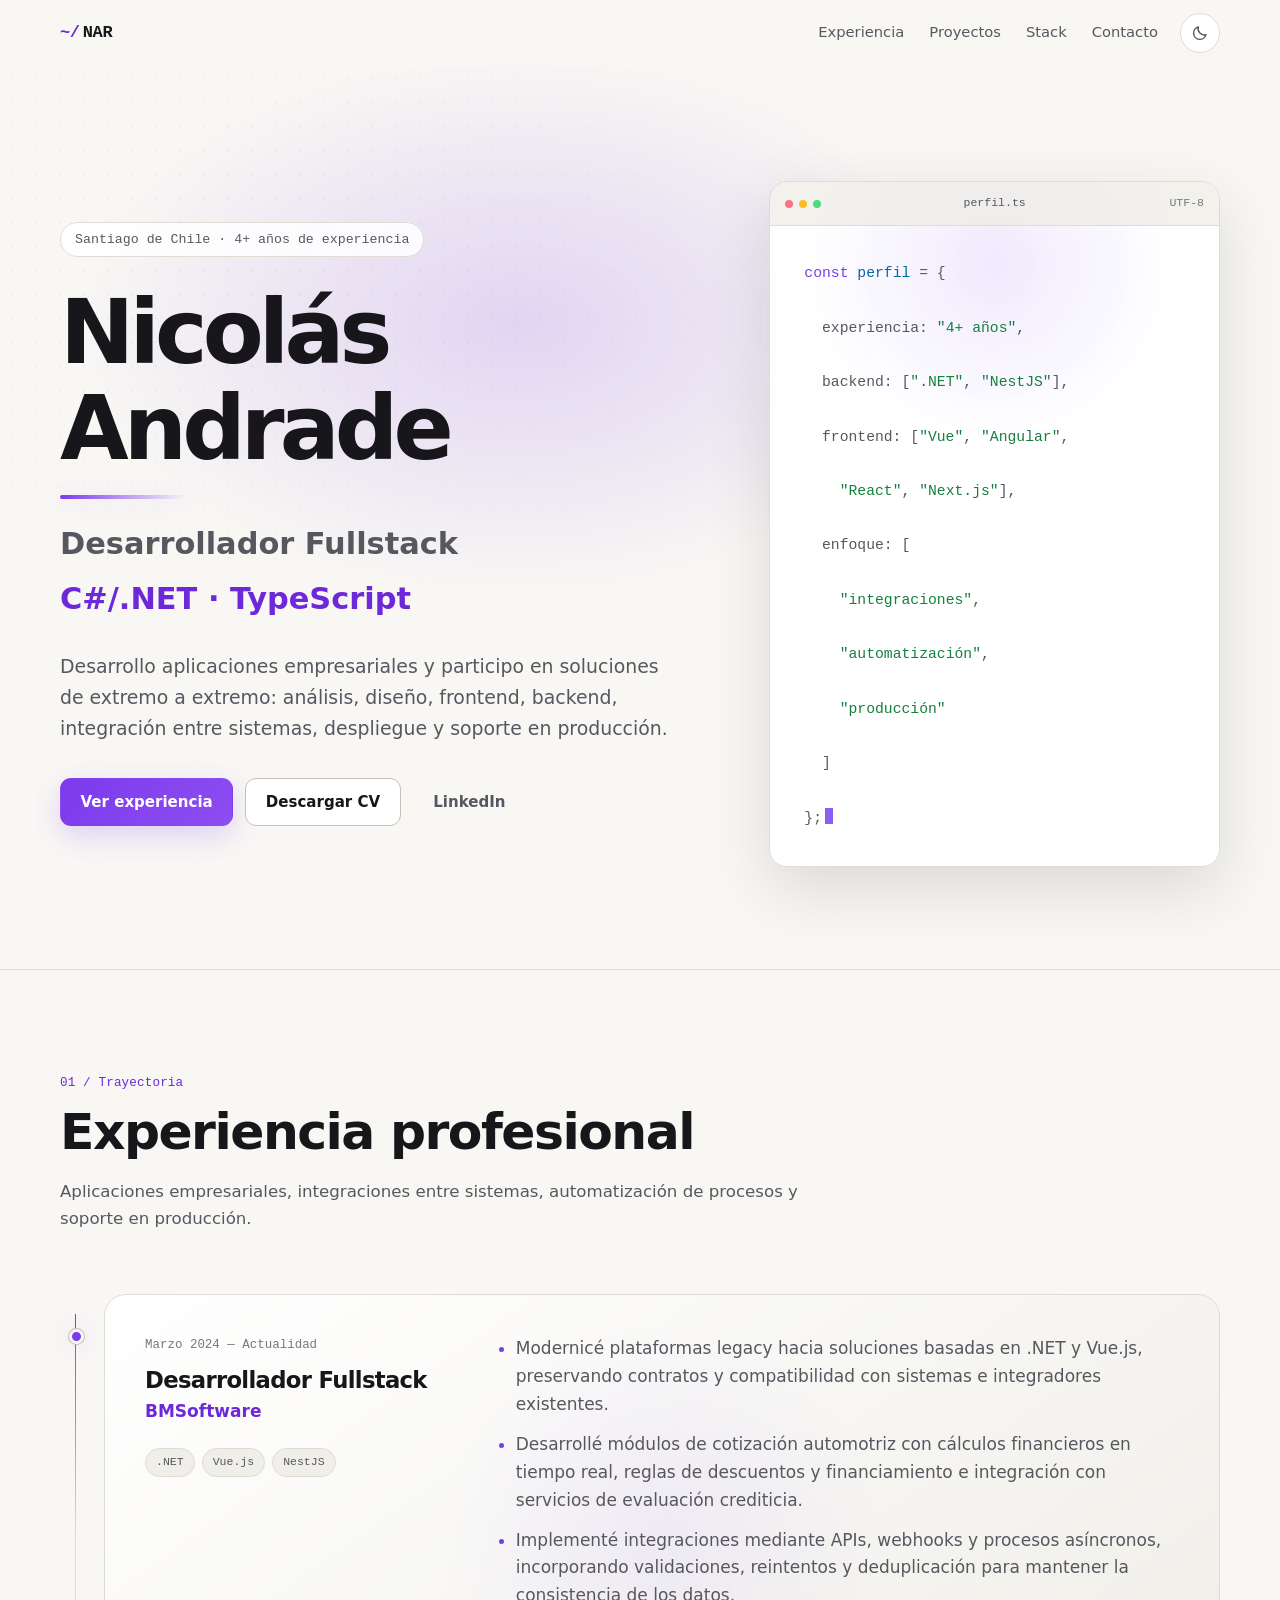
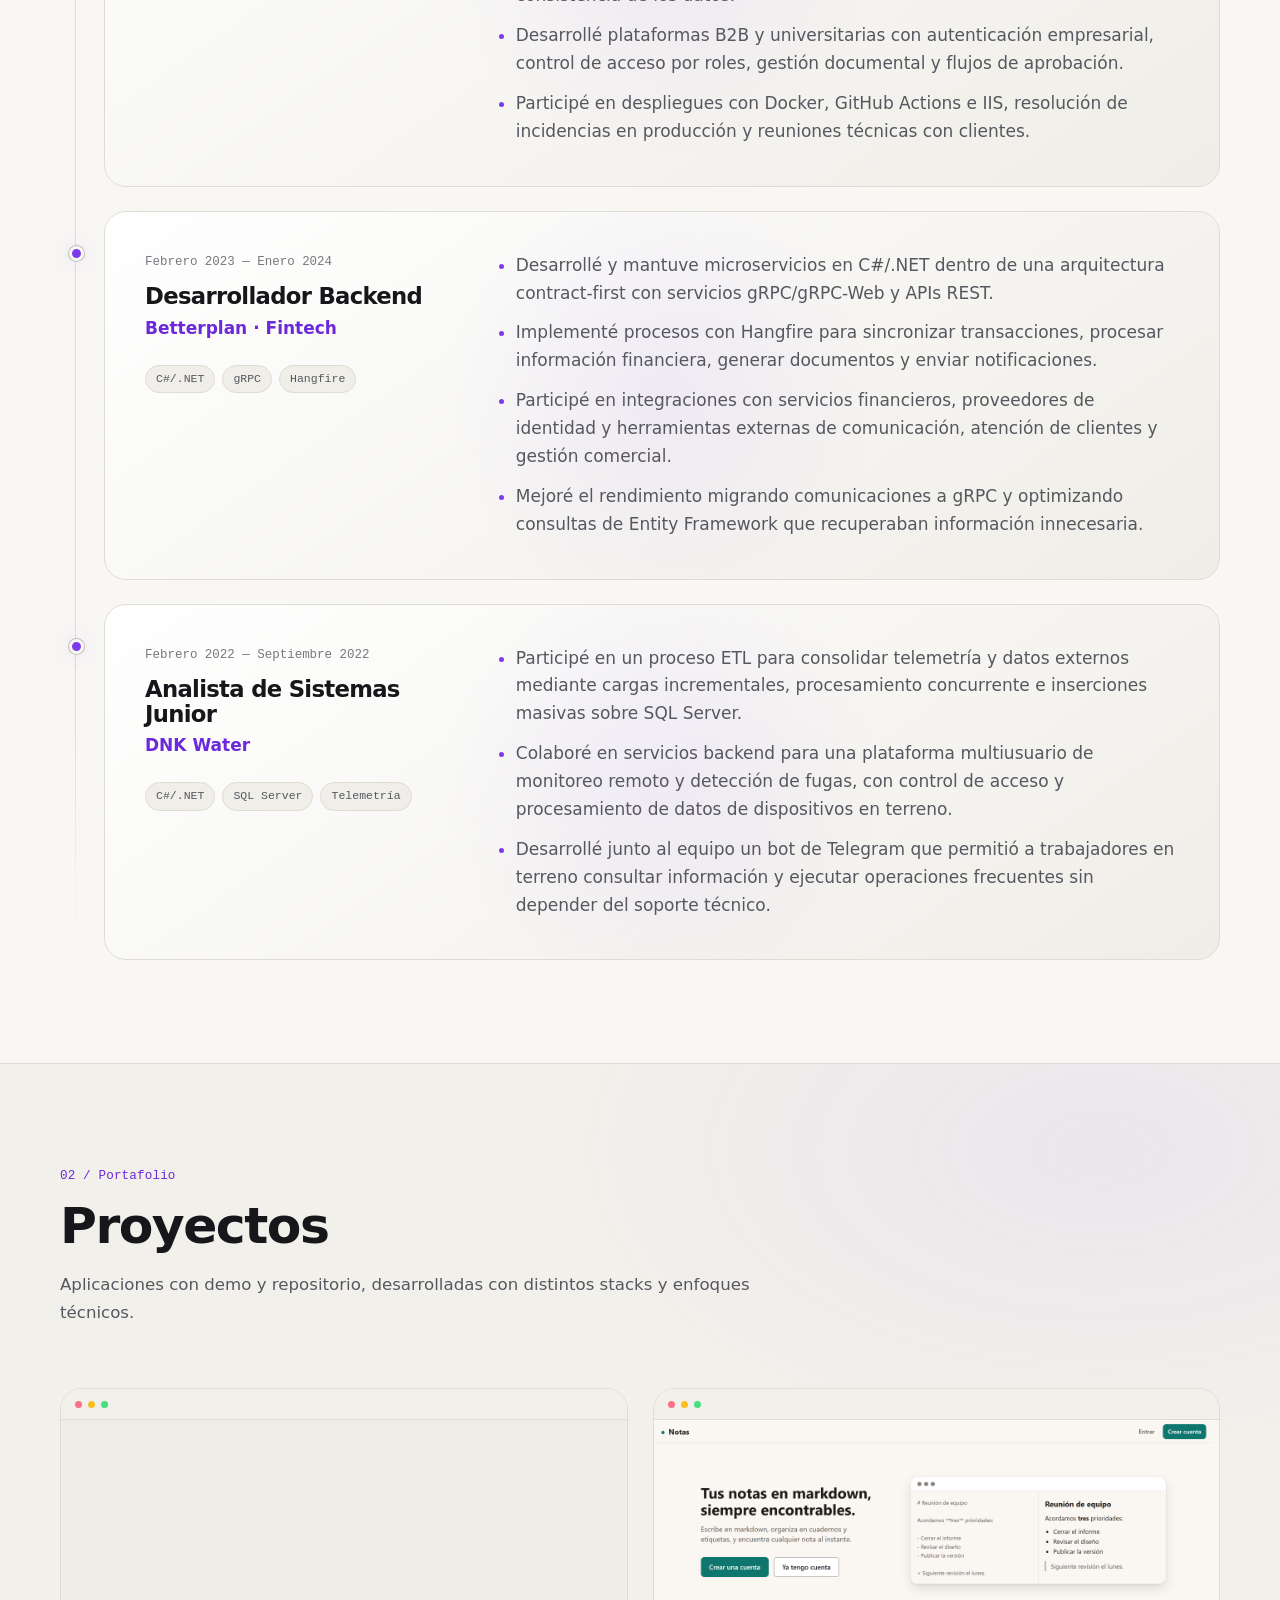
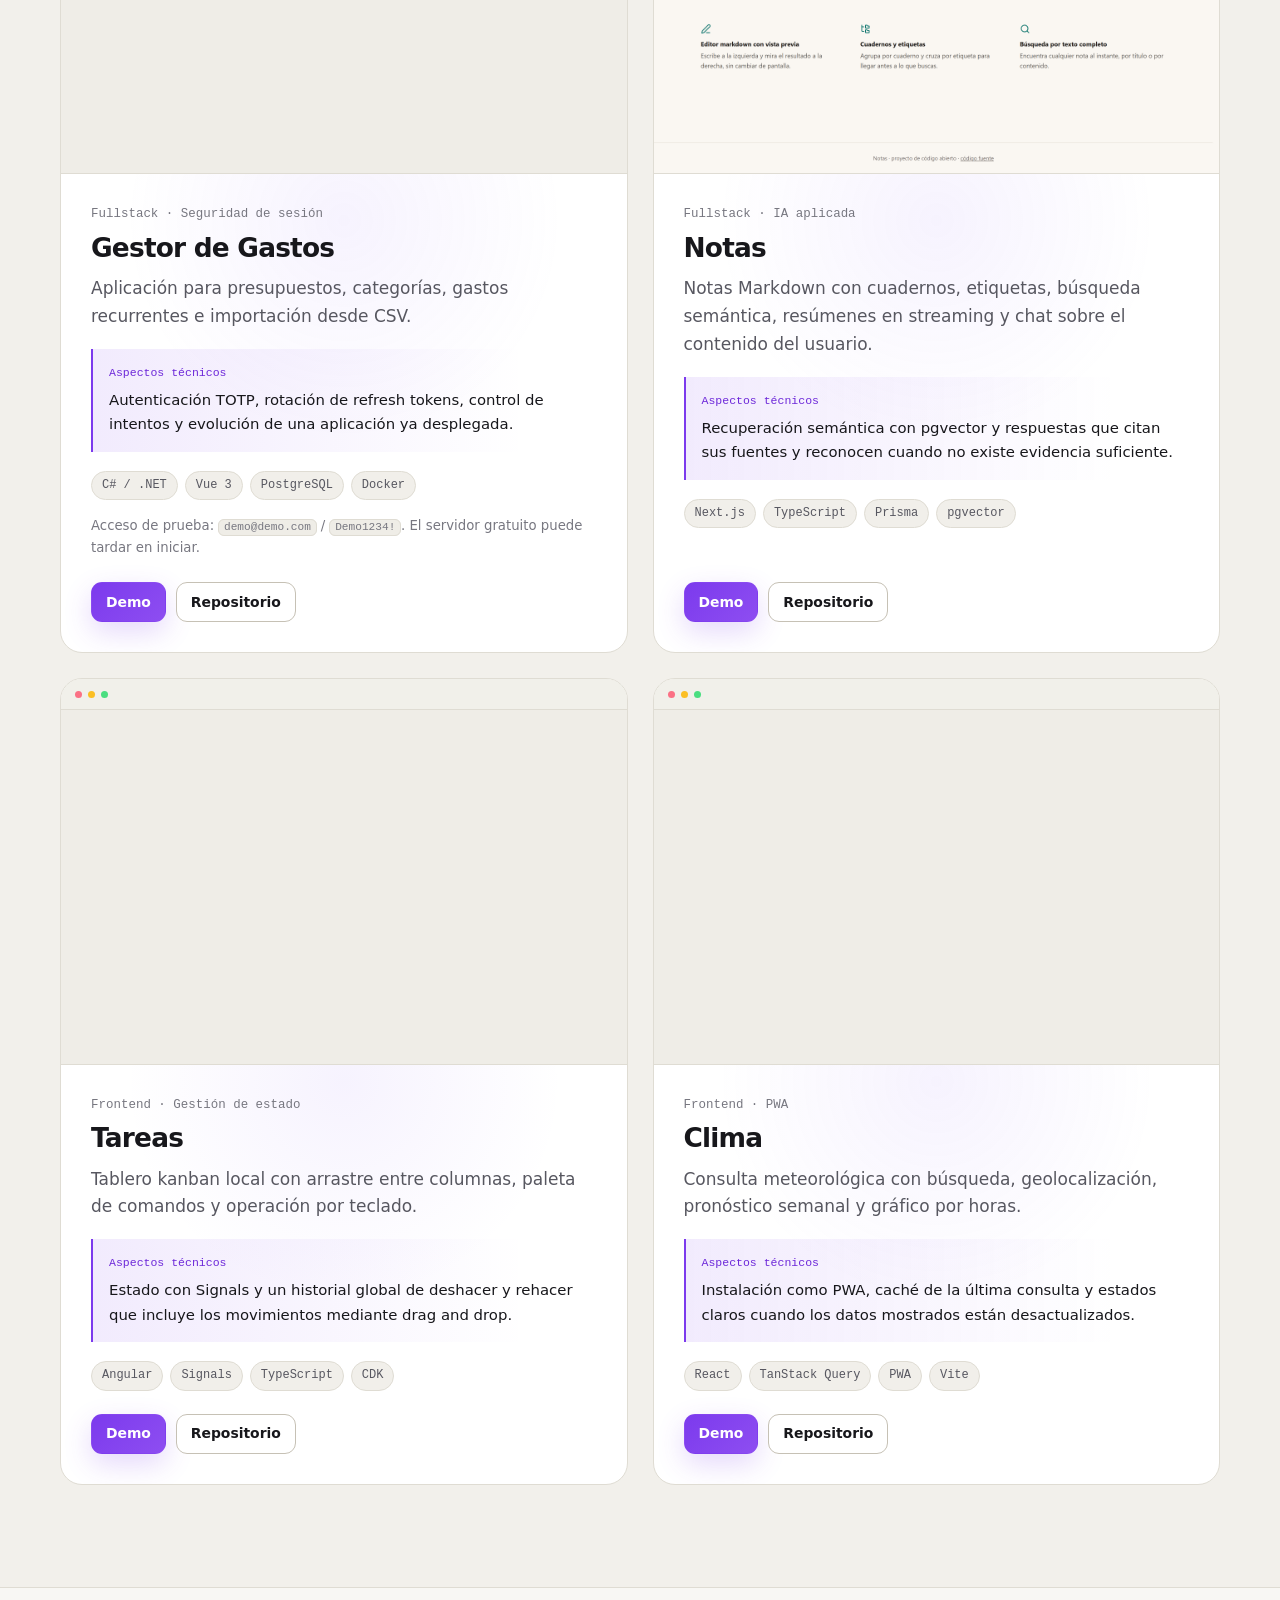
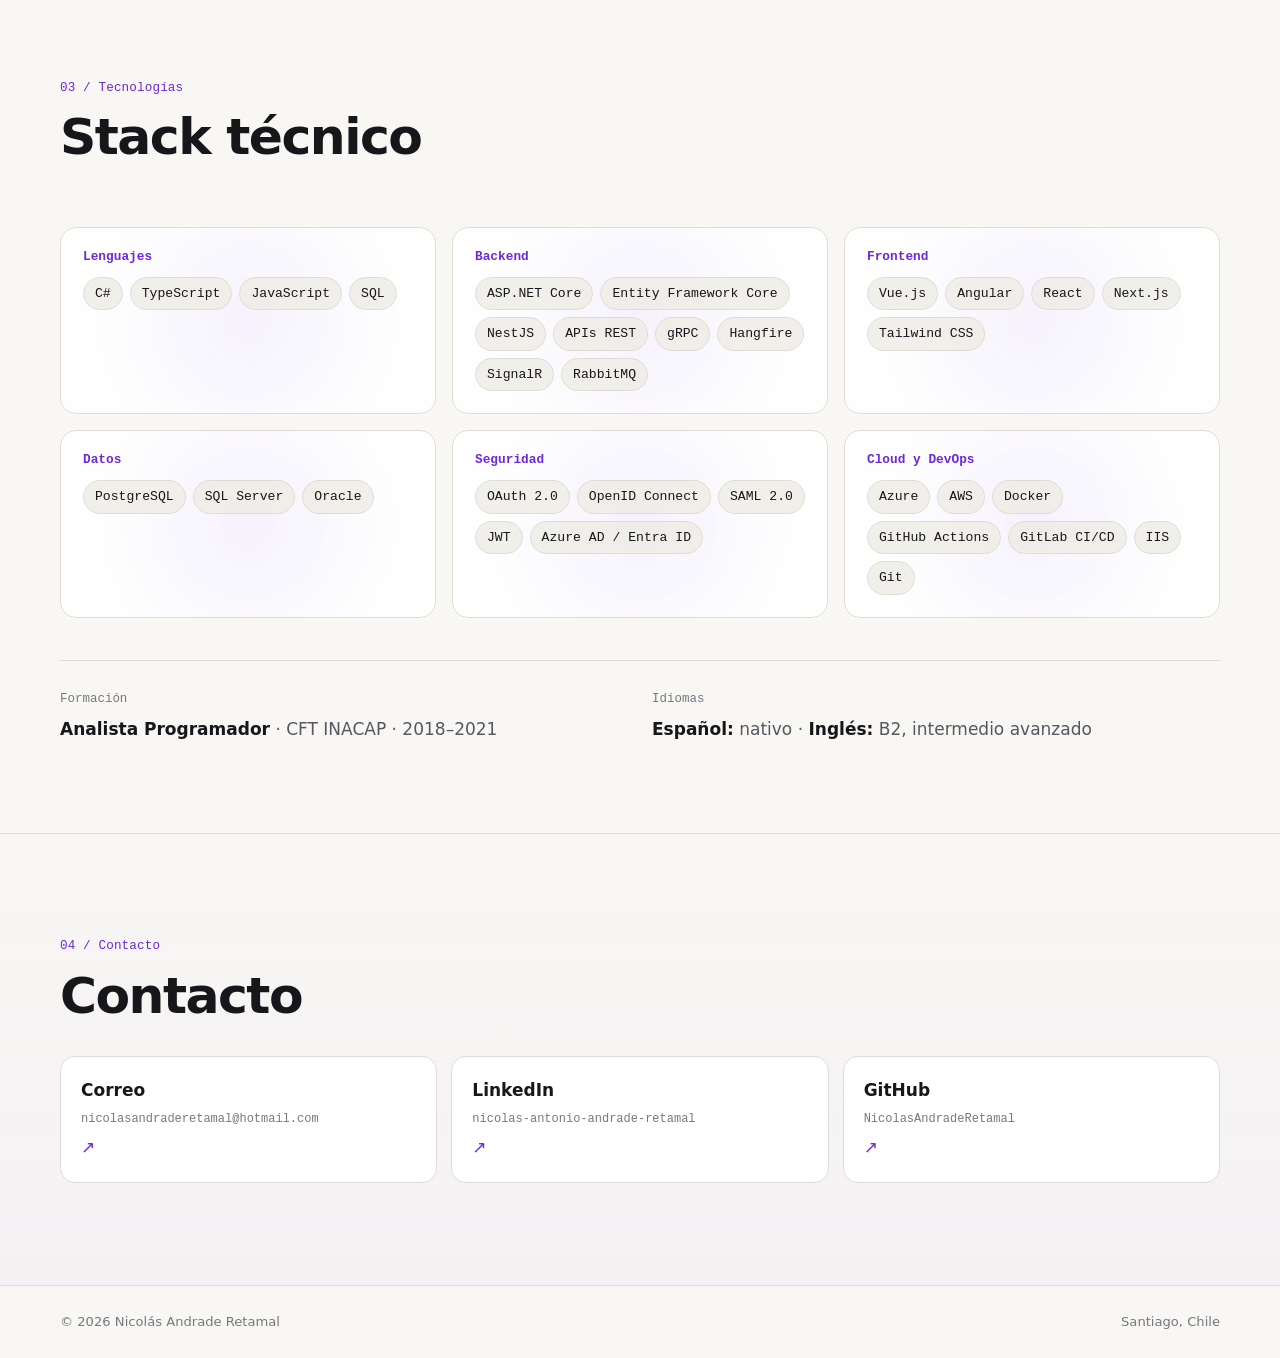
==== commit 9eb42ff3: "docs: match the site wording with the cv" ====
--- a/index.html
+++ b/index.html
@@ -180,13 +180,14 @@
             ><code><span class="code-line" style="--line: 1"><span class="code-keyword">const</span> <span class="code-name">perfil</span> = {</span>
 <span class="code-line" style="--line: 2">  experiencia: <span class="code-string">"4+ años"</span>,</span>
 <span class="code-line" style="--line: 3">  backend: [<span class="code-string">".NET"</span>, <span class="code-string">"NestJS"</span>],</span>
-<span class="code-line" style="--line: 4">  frontend: [<span class="code-string">"Vue"</span>, <span class="code-string">"Angular"</span>],</span>
-<span class="code-line" style="--line: 5">  enfoque: [</span>
-<span class="code-line" style="--line: 6">    <span class="code-string">"integraciones"</span>,</span>
-<span class="code-line" style="--line: 7">    <span class="code-string">"automatización"</span>,</span>
-<span class="code-line" style="--line: 8">    <span class="code-string">"producción"</span></span>
-<span class="code-line" style="--line: 9">  ]</span>
-<span class="code-line" style="--line: 10">};<span class="code-cursor"></span></span></code></pre>
+<span class="code-line" style="--line: 4">  frontend: [<span class="code-string">"Vue"</span>, <span class="code-string">"Angular"</span>,</span>
+<span class="code-line" style="--line: 5">    <span class="code-string">"React"</span>, <span class="code-string">"Next.js"</span>],</span>
+<span class="code-line" style="--line: 6">  enfoque: [</span>
+<span class="code-line" style="--line: 7">    <span class="code-string">"integraciones"</span>,</span>
+<span class="code-line" style="--line: 8">    <span class="code-string">"automatización"</span>,</span>
+<span class="code-line" style="--line: 9">    <span class="code-string">"producción"</span></span>
+<span class="code-line" style="--line: 10">  ]</span>
+<span class="code-line" style="--line: 11">};<span class="code-cursor"></span></span></code></pre>
           </aside>
         </div>
       </section>
@@ -218,8 +219,8 @@
             </header>
             <ul class="experience__highlights">
               <li>
-                Contribuí a modernizar plataformas legacy hacia soluciones
-                basadas en .NET y Vue.js, preservando contratos y compatibilidad
+                Modernicé plataformas legacy hacia soluciones basadas en .NET
+                y Vue.js, preservando contratos y compatibilidad
                 con sistemas e integradores existentes.
               </li>
               <li>
@@ -234,7 +235,7 @@
                 deduplicación para mantener la consistencia de los datos.
               </li>
               <li>
-                Participé en plataformas B2B y universitarias con autenticación
+                Desarrollé plataformas B2B y universitarias con autenticación
                 empresarial, control de acceso por roles, gestión documental y
                 flujos de aprobación.
               </li>
@@ -263,8 +264,8 @@
             <ul class="experience__highlights">
               <li>
                 Desarrollé y mantuve microservicios en C#/.NET dentro de una
-                arquitectura contract-first con más de 60 servicios
-                gRPC/gRPC-Web y APIs REST.
+                arquitectura contract-first con servicios gRPC/gRPC-Web y APIs
+                REST.
               </li>
               <li>
                 Implementé procesos con Hangfire para sincronizar transacciones,
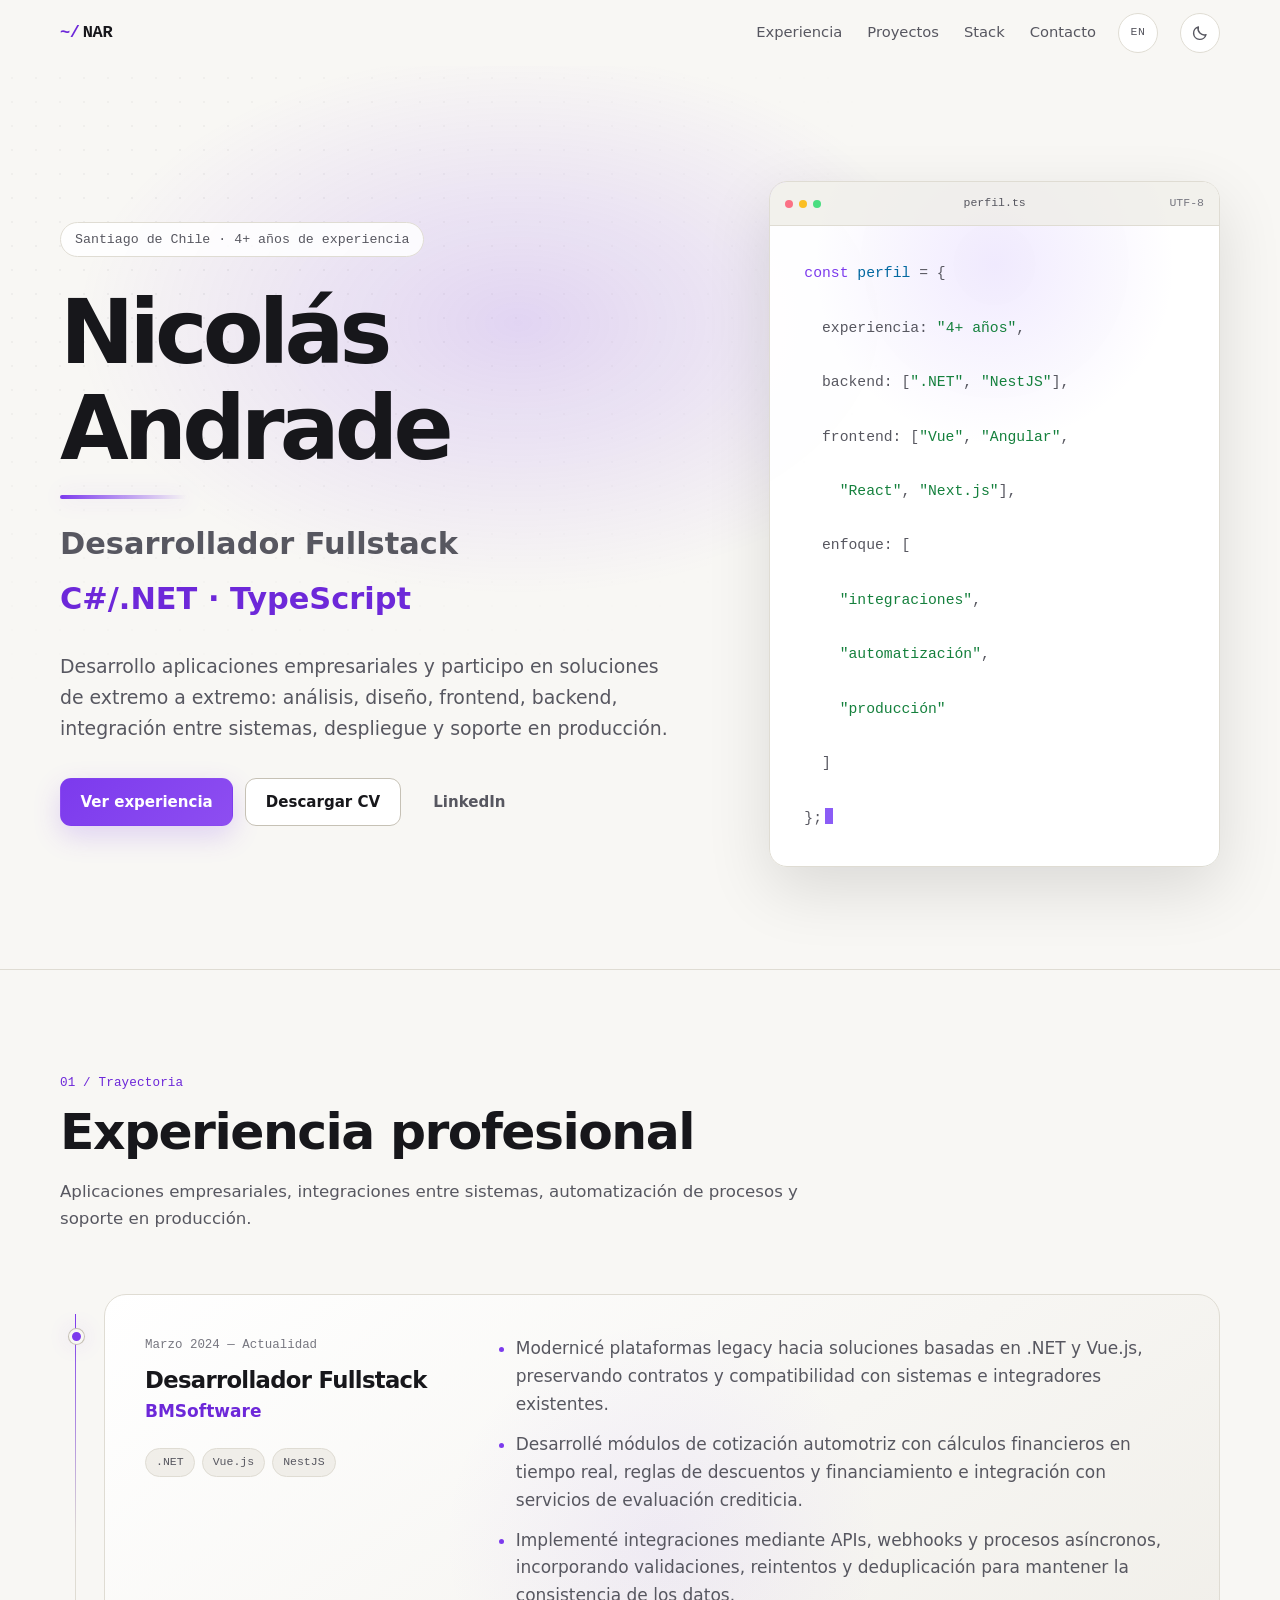
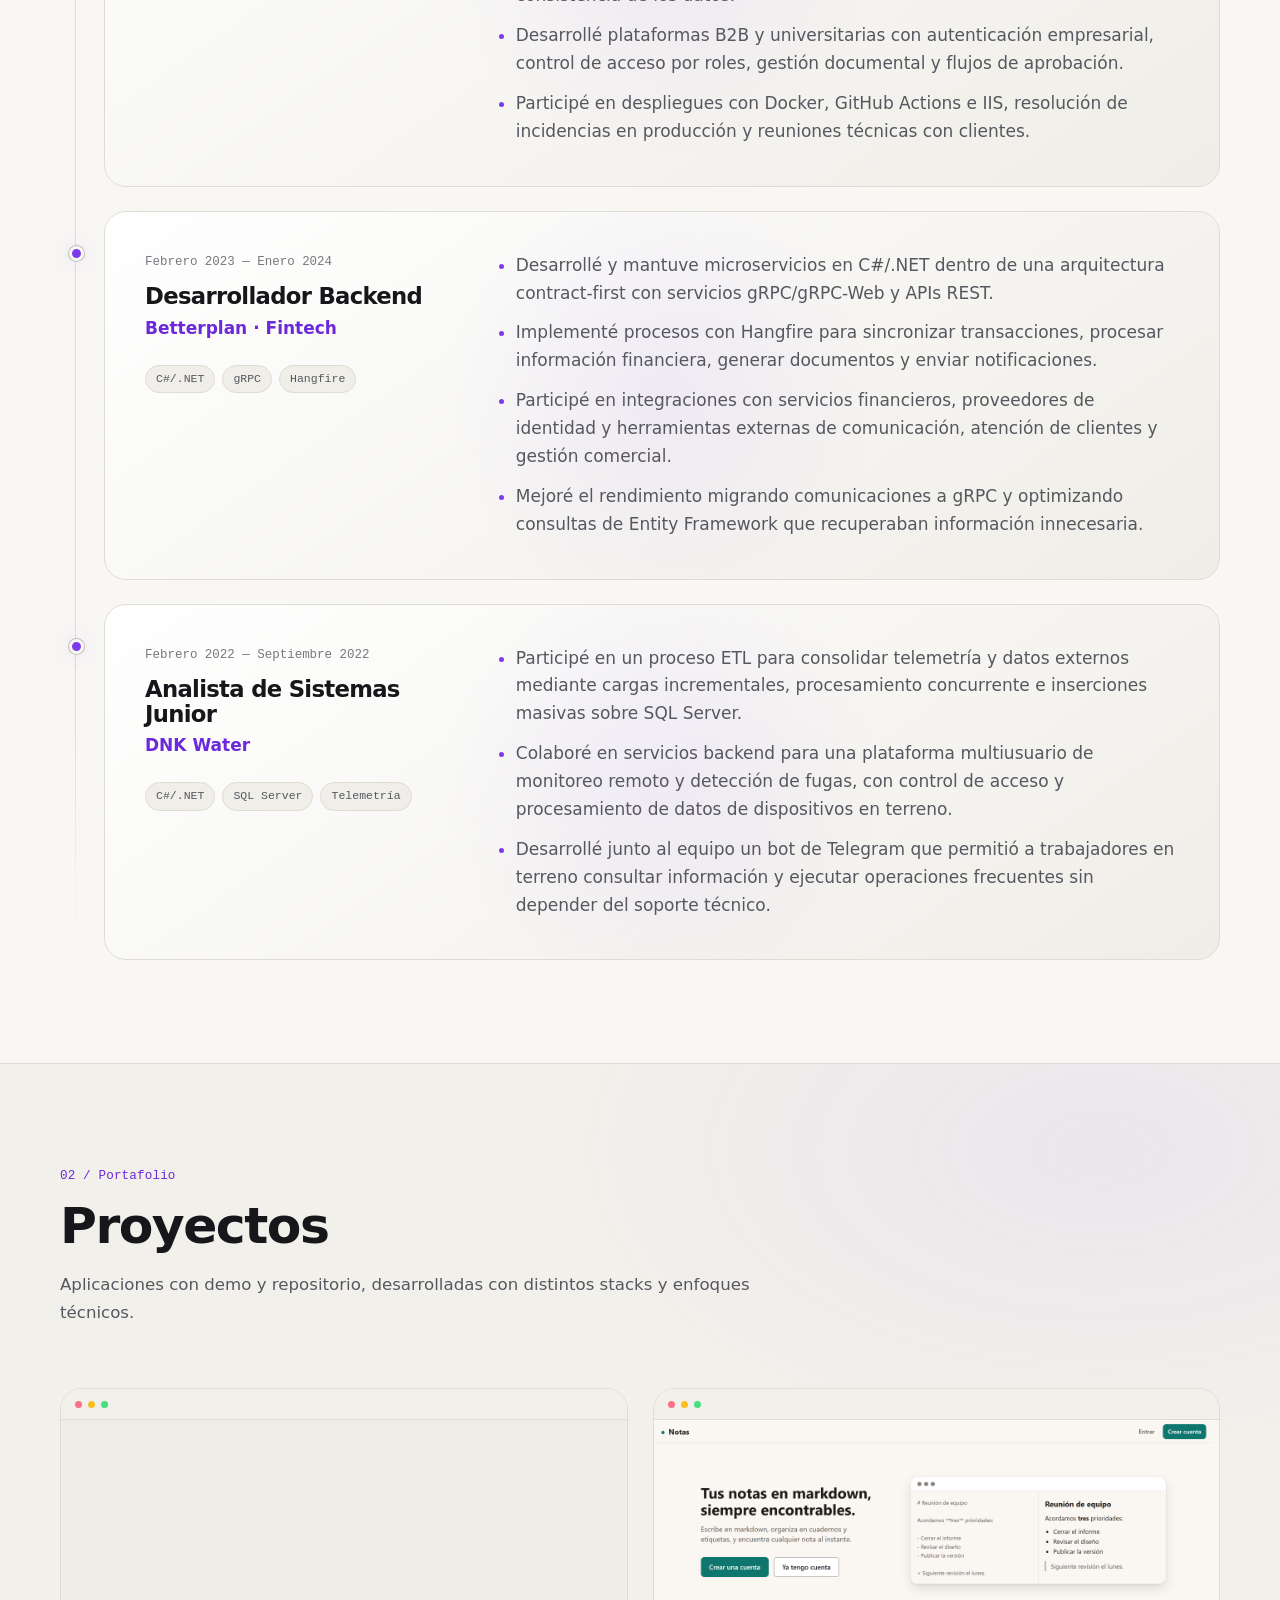
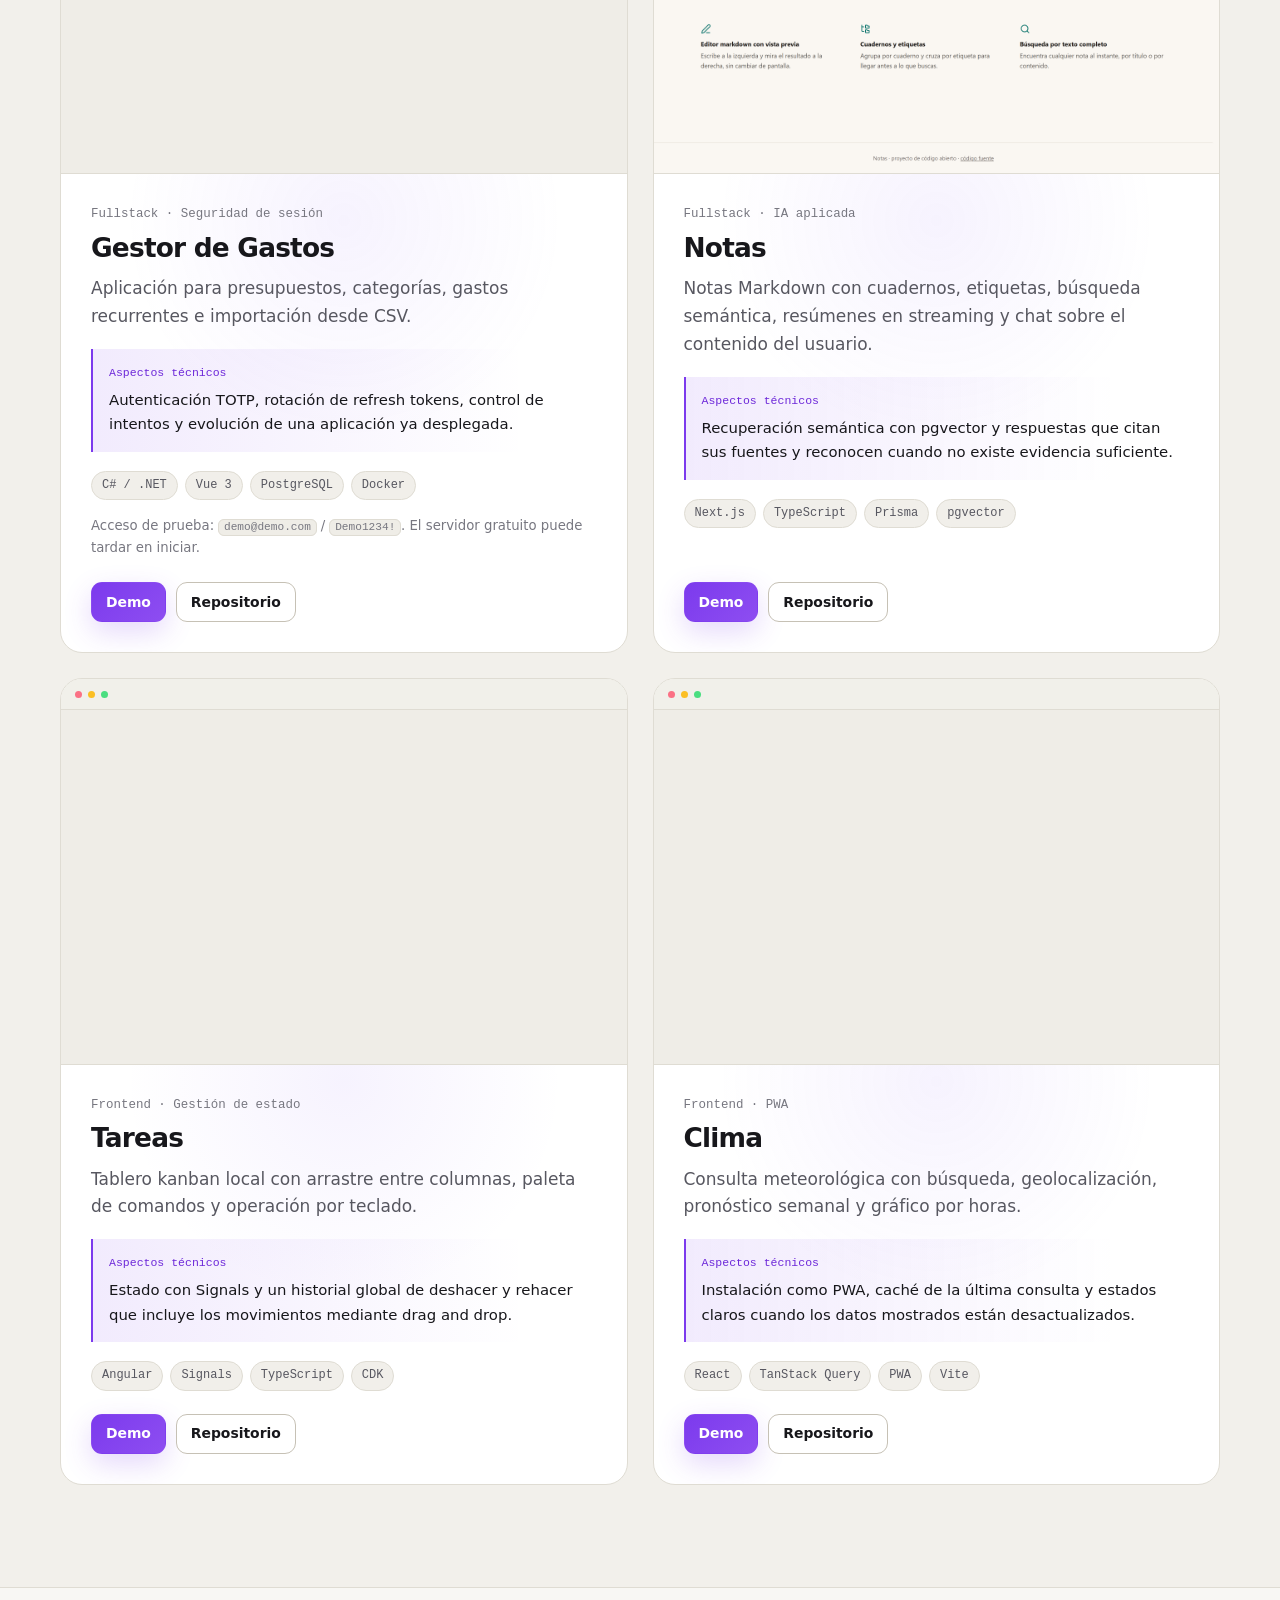
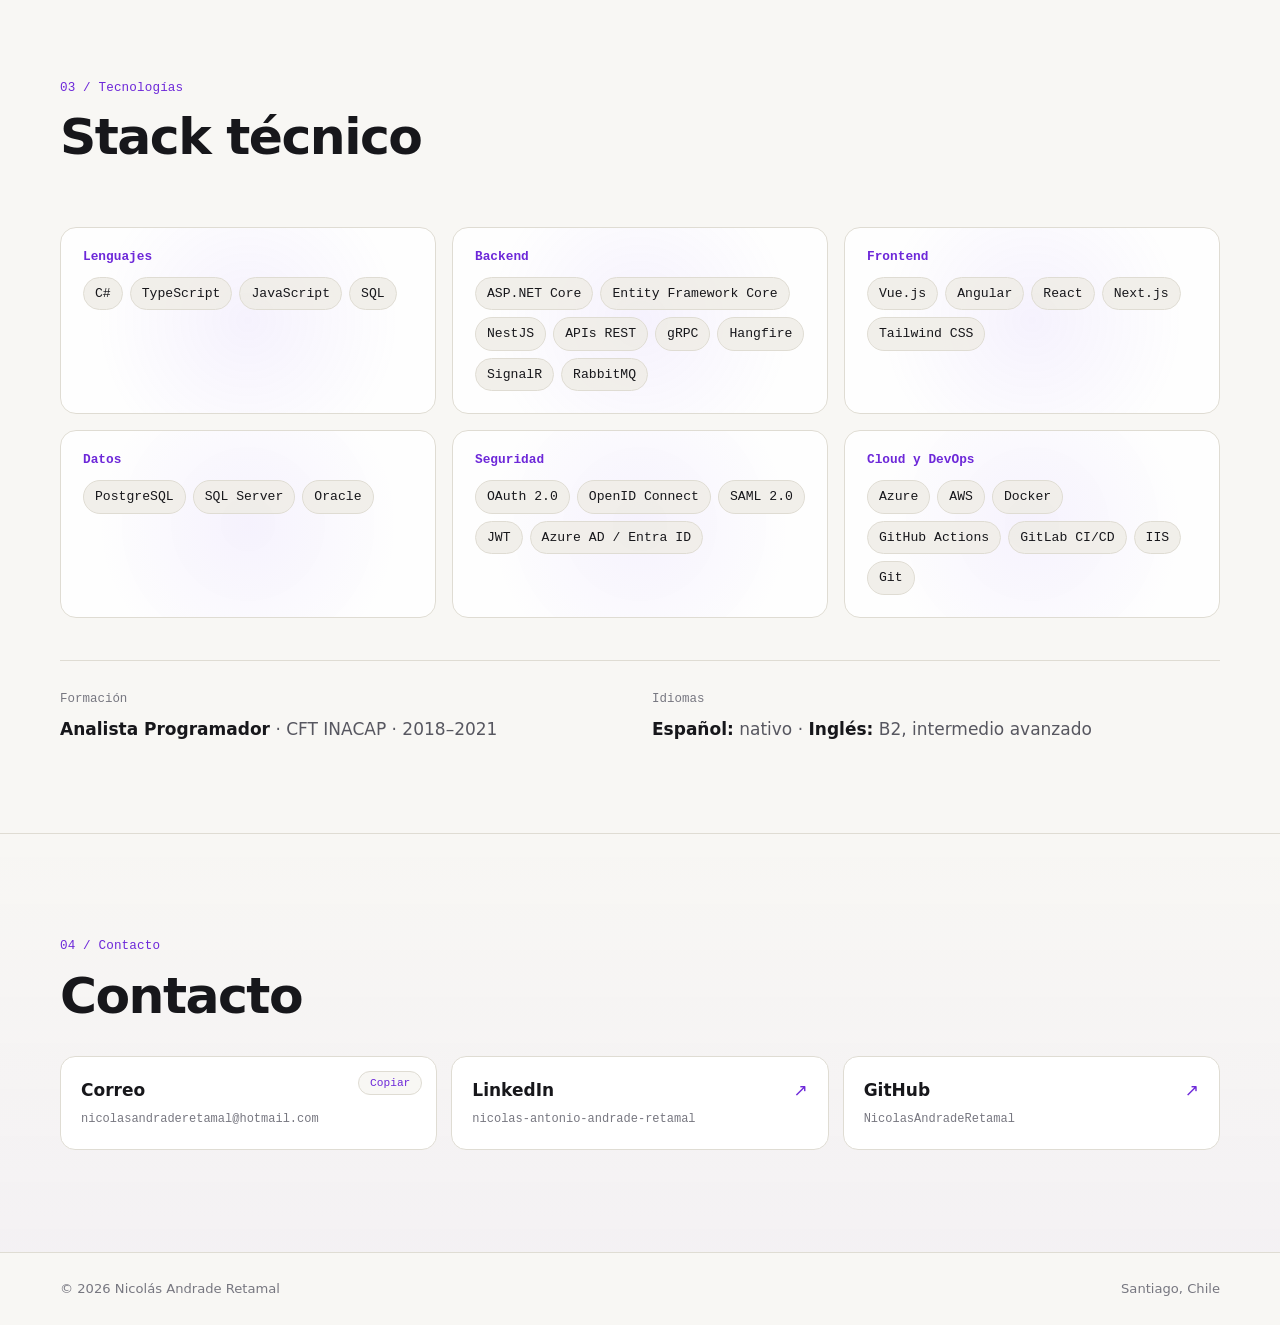
==== commit 04d4c993: "fix: open cv in a new tab when download is ignored" ====
--- a/index.html
+++ b/index.html
@@ -75,6 +75,8 @@
         ]
       }
     </script>
+    <link rel="alternate" hreflang="en" href="https://nicolasandraderetamal.github.io/index.en.html" />
+    <link rel="alternate" hreflang="es" href="https://nicolasandraderetamal.github.io/" />
   </head>
   <body>
     <div class="scroll-progress" aria-hidden="true">
@@ -111,6 +113,7 @@
         <a href="#contacto" data-nav-link>Contacto</a>
       </nav>
 
+      <a class="lang-switch" href="index.en.html" hreflang="en" aria-label="Read this page in English">EN</a>
       <button
         class="theme-toggle"
         data-theme-toggle
@@ -153,7 +156,12 @@
               <a class="btn btn--primary" href="#experiencia"
                 >Ver experiencia</a
               >
-              <a class="btn" href="cv/nicolas-andrade-cv.pdf" download
+              <a
+                class="btn"
+                href="cv/nicolas-andrade-cv.pdf"
+                download
+                target="_blank"
+                rel="noopener"
                 >Descargar CV</a
               >
               <a
@@ -677,16 +685,19 @@
         </header>
 
         <div class="contact-links reveal">
-          <a
-            class="contact-link"
-            href="mailto:nicolasandraderetamal@hotmail.com"
+        <div class="contact-item">
+          <a class="contact-link" href="mailto:nicolasandraderetamal@hotmail.com">
+            <span class="contact-link__label">Correo</span>
+            <span class="contact-link__value">nicolasandraderetamal@hotmail.com</span>
+          </a>
+          <button
+            class="copy-mail"
+            type="button"
+            data-copy-mail="nicolasandraderetamal@hotmail.com"
           >
-            <span class="contact-link__label">Correo</span>
-            <span class="contact-link__value"
-              >nicolasandraderetamal@hotmail.com</span
-            >
-            <span class="contact-link__arrow" aria-hidden="true">↗</span>
-          </a>
+            Copiar
+          </button>
+        </div>
           <a
             class="contact-link"
             href="https://www.linkedin.com/in/nicolas-antonio-andrade-retamal"
--- a/styles.css
+++ b/styles.css
@@ -286,6 +286,30 @@
   border-color: var(--line-strong);
   transform: translateY(-1px);
 }
+.lang-switch {
+  display: grid;
+  place-items: center;
+  min-width: 40px;
+  height: 40px;
+  padding-inline: 11px;
+  border-radius: 999px;
+  border: 1px solid var(--line);
+  background: var(--bg-raised);
+  color: var(--ink-muted);
+  font-family: var(--mono);
+  font-size: 0.72rem;
+  letter-spacing: 0.05em;
+  text-decoration: none;
+  transition:
+    transform 160ms var(--ease),
+    border-color 160ms var(--ease),
+    color 160ms var(--ease);
+}
+.lang-switch:hover {
+  color: var(--ink);
+  border-color: var(--line-strong);
+  transform: translateY(-1px);
+}
 .theme-toggle .icon--moon {
   display: none;
 }
@@ -1011,6 +1035,36 @@
   border-color: var(--accent);
   background: color-mix(in srgb, var(--bg-raised) 91%, var(--accent));
 }
+.contact-item {
+  position: relative;
+  display: grid;
+}
+.contact-item .contact-link__label {
+  padding-right: 72px;
+}
+.copy-mail {
+  position: absolute;
+  top: 15px;
+  right: 15px;
+  padding: 5px 11px;
+  border: 1px solid var(--line);
+  border-radius: 999px;
+  background: var(--bg);
+  color: var(--accent-text);
+  font-family: var(--mono);
+  font-size: 0.7rem;
+  cursor: pointer;
+  transition:
+    border-color 160ms var(--ease),
+    color 160ms var(--ease);
+}
+.copy-mail:hover,
+.copy-mail.is-copied {
+  border-color: var(--accent);
+}
+.copy-mail.is-copied {
+  color: var(--ink);
+}
 .contact-link__label {
   color: var(--ink);
   font-weight: 650;
@@ -1026,6 +1080,8 @@
   white-space: nowrap;
 }
 .contact-link__arrow {
+  grid-row: 1;
+  grid-column: 2;
   color: var(--accent-text);
   transition: transform 180ms var(--ease);
 }
@@ -1118,6 +1174,11 @@
   .theme-toggle {
     width: 38px;
     height: 38px;
+  }
+  .lang-switch {
+    min-width: 38px;
+    height: 38px;
+    padding-inline: 9px;
   }
   .topbar__nav {
     position: absolute;
